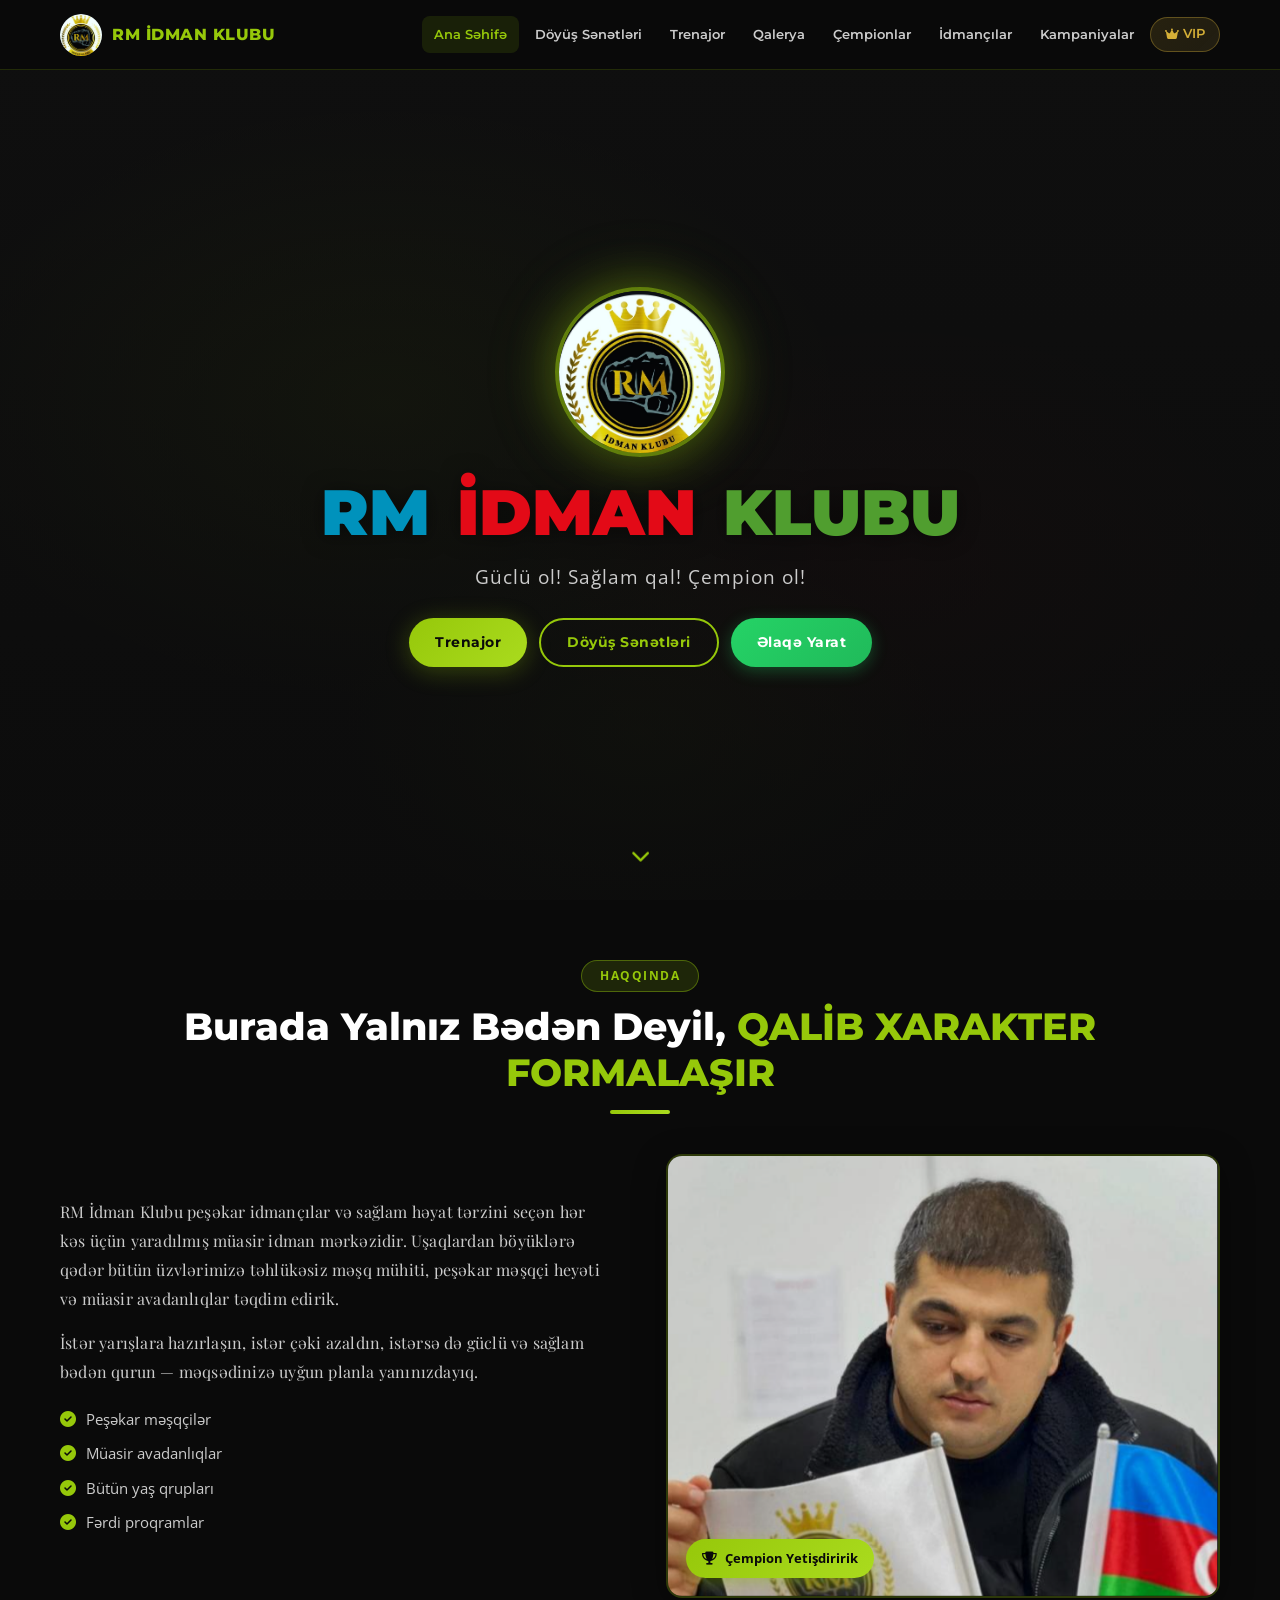
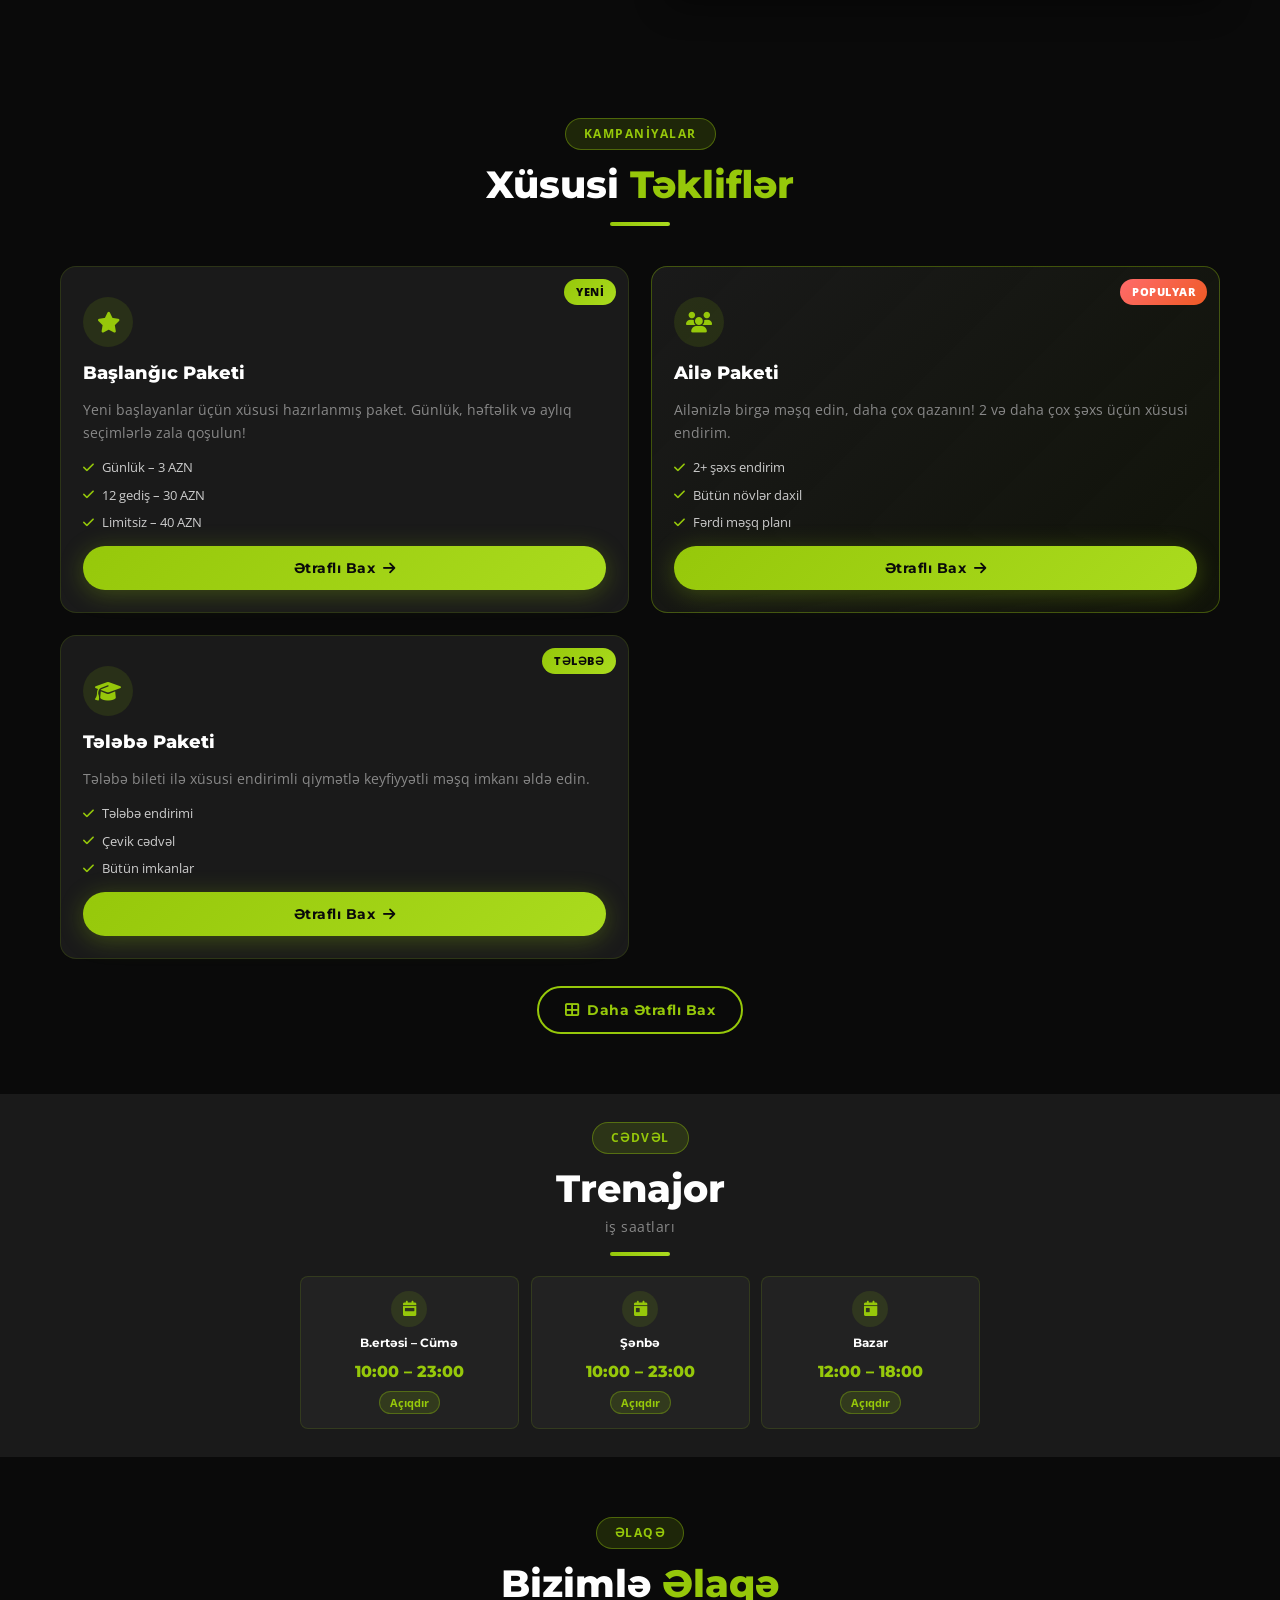
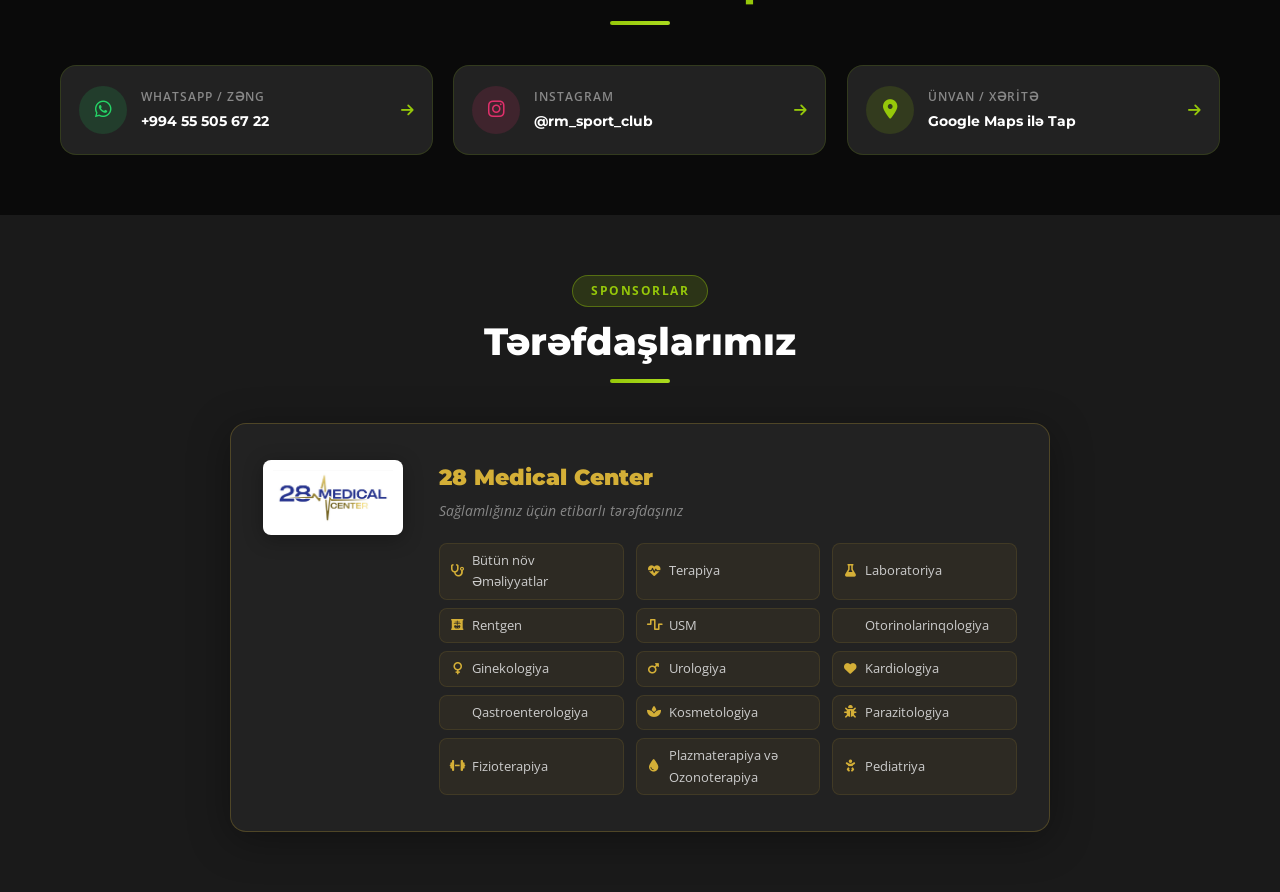
==== index.html @ cede02d2 "Add sponsors section, VIP page, admin panel + Supabase integration - Add 28 Medical Center sponsor s" ====
<!DOCTYPE html>
<html lang="az">
<head>
  <meta charset="UTF-8" />
  <meta name="viewport" content="width=device-width, initial-scale=1.0, maximum-scale=5.0" />
  <title>RM İDMAN KLUBU</title>
  <meta name="description" content="RM İdman Klubu – Bakının ən yaxşı idman zalı. Boks, kikboksinq, fitnes məşqləri." />
  <meta name="theme-color" content="#0A0A0A" />
  <meta name="robots" content="index, follow" />
  <meta name="keywords" content="RM idman klubu, boks, kikboksinq, fitnes, trenajor, Bakı idman zalı" />
  <meta property="og:title" content="RM İDMAN KLUBU" />
  <meta property="og:description" content="RM İdman Klubu – Bakının ən yaxşı idman zalı. Boks, kikboksinq, fitnes məşqləri." />
  <meta property="og:type" content="website" />
  <meta property="og:image" content="images/logo.png" />
  <link rel="icon" type="image/png" href="images/logo.png" />
  <!-- Performance: preconnect & dns-prefetch -->
  <link rel="preconnect" href="https://fonts.googleapis.com" crossorigin />
  <link rel="preconnect" href="https://fonts.gstatic.com" crossorigin />
  <link rel="preconnect" href="https://cdnjs.cloudflare.com" crossorigin />
  <link rel="dns-prefetch" href="https://cdnjs.cloudflare.com" />
  <link rel="dns-prefetch" href="https://wa.me" />
  <link rel="preload" href="images/logo.png" as="image" fetchpriority="high" />
  <link rel="preload" href="css/style.css" as="style" />
  <link rel="preload" href="js/app.js" as="script" />
  <!-- Fonts: only needed weights, display=swap for fast rendering -->
  <link href="https://fonts.googleapis.com/css2?family=Montserrat:wght@700;800;900&family=Open+Sans:wght@400;600&family=Playfair+Display:wght@400;700&display=swap" rel="stylesheet" />
  <!-- Font Awesome: async load -->
  <link rel="stylesheet" href="https://cdnjs.cloudflare.com/ajax/libs/font-awesome/6.5.0/css/all.min.css" media="print" onload="this.media='all'" />
  <noscript><link rel="stylesheet" href="https://cdnjs.cloudflare.com/ajax/libs/font-awesome/6.5.0/css/all.min.css" /></noscript>
  <link rel="stylesheet" href="css/style.css" />
  <!-- Critical inline CSS for above-the-fold content -->
  <style>
    *,*::before,*::after{box-sizing:border-box;margin:0;padding:0}
    body{font-family:'Open Sans',sans-serif;background:#0A0A0A;color:#fff;overflow-x:hidden}
    #main-header{position:fixed;top:0;left:0;right:0;z-index:1000;height:70px;background:rgba(10,10,10,0.93);backdrop-filter:blur(16px);-webkit-backdrop-filter:blur(16px)}
    .page{display:none;min-height:100vh;padding-top:70px}
    .page.active{display:block}
    .hero{position:relative;min-height:calc(100vh - 70px);display:flex;flex-direction:column;align-items:center;justify-content:center;text-align:center;background:#111}
    .hero-logo{width:170px;height:170px;border-radius:50%;margin:0 auto 20px;border:4px solid rgba(150,200,10,0.6)}
  </style>
</head>
<body>

<!-- ============================
     NAVIGATION
============================= -->
<header id="main-header">
  <nav class="navbar">
    <div class="nav-logo" onclick="showPage('home')">
      <img src="images/logo.png" alt="RM İdman Klubu Logo" />
      <span class="nav-brand">RM İDMAN KLUBU</span>
    </div>
    <button class="hamburger" id="hamburger" aria-label="Menyu">
      <span></span><span></span><span></span>
    </button>
    <ul class="nav-links" id="nav-links">
      <li><a href="#" class="nav-link active" data-page="home" onclick="showPage('home');return false;">Ana Səhifə</a></li>
      <li><a href="#" class="nav-link" data-page="martial-arts" onclick="showPage('martial-arts');return false;">Döyüş Sənətləri</a></li>
      <li><a href="#" class="nav-link" data-page="fitness" onclick="showPage('fitness');return false;">Trenajor</a></li>
      <li><a href="#" class="nav-link" data-page="gallery" onclick="showPage('gallery');return false;">Qalerya</a></li>
      <li><a href="#" class="nav-link" data-page="champions" onclick="showPage('champions');return false;">Çempionlar</a></li>
      <li><a href="#" class="nav-link" data-page="athletes" onclick="showPage('athletes');return false;">İdmançılar</a></li>

      <li><a href="#" class="nav-link" data-page="campaigns" onclick="showPage('campaigns');return false;">Kampaniyalar</a></li>
      <li><a href="vipxidmetler" class="nav-link nav-link-vip" target="_self"><i class="fas fa-crown" style="font-size:0.75rem;margin-right:4px;color:#D4AF37"></i>VIP</a></li>
    </ul>
  </nav>
</header>

<!-- ============================
     PAGE: HOME
============================= -->
<main id="page-home" class="page active">

  <!-- HERO -->
  <section class="hero">
    <div class="hero-overlay"></div>
    <div class="hero-content">
      <img src="images/logo.png" alt="RM Logo" class="hero-logo" />
      <h1 class="hero-title animate-fade-up">
        <span class="hero-rm">RM</span>
        <span class="hero-idman">İDMAN</span>
        <span class="hero-klubu">KLUBU</span>
      </h1>
      <p class="hero-subtitle animate-fade-up-delay">Güclü ol! Sağlam qal! Çempion ol! </p>
      <div class="hero-btns animate-fade-up-delay2">
        <button class="btn btn-gold" onclick="showPage('fitness')">Trenajor</button>
        <button class="btn btn-outline" onclick="showPage('martial-arts')">Döyüş Sənətləri</button>
        <a class="btn btn-whatsapp" href="https://wa.me/994555056722" target="_blank" rel="noopener">Əlaqə Yarat</a>
      </div>
    </div>
    <div class="hero-scroll">
      <i class="fas fa-chevron-down"></i>
    </div>
  </section>

  <!-- ABOUT -->
  <section class="section about-section" id="about">
    <div class="container">
      <div class="section-header">
        <span class="section-tag">Haqqında</span>
        <h2 class="section-title">Burada Yalnız Bədən Deyil, <span class="about-rm">QALİB</span> <span class="about-idman">XARAKTER</span> <span class="about-klubu">FORMALAŞIR</span></h2>
        <div class="title-line"></div>
      </div>
      <div class="about-grid">
        <div class="about-text">
          <p class="about-serif-text">RM İdman Klubu peşəkar idmançılar və sağlam həyat tərzini seçən hər kəs üçün yaradılmış müasir idman mərkəzidir. Uşaqlardan böyüklərə qədər bütün üzvlərimizə təhlükəsiz məşq mühiti, peşəkar məşqçi heyəti və müasir avadanlıqlar təqdim edirik.</p>
          <p class="about-serif-text">İstər yarışlara hazırlaşın, istər çəki azaldın, istərsə də güclü və sağlam bədən qurun — məqsədinizə uyğun planla yanınızdayıq.</p>
          <ul class="about-features">
            <li><i class="fas fa-check-circle"></i> Peşəkar məşqçilər</li>
            <li><i class="fas fa-check-circle"></i> Müasir avadanlıqlar</li>
            <li><i class="fas fa-check-circle"></i> Bütün yaş qrupları</li>
            <li><i class="fas fa-check-circle"></i> Fərdi proqramlar</li>
          </ul>
        </div>
        <div class="about-image">
          <div class="about-img-wrap">
            <img src="images/coach.jpg" alt="RM İdman Klubu Məşqçi" loading="lazy" />
            <div class="about-badge">
              <i class="fas fa-trophy"></i>
              <span>Çempion Yetişdiririk</span>
            </div>
          </div>
        </div>
      </div>
    </div>
  </section>

  <!-- HOME CAMPAIGNS (max 3) -->
  <section class="section home-campaigns-section" id="home-campaigns">
    <div class="container">
      <div class="section-header">
        <span class="section-tag">Kampaniyalar</span>
        <h2 class="section-title">Xüsusi <span>Təkliflər</span></h2>
        <div class="title-line"></div>
      </div>
      <div class="campaigns-grid home-campaigns-grid">

        <div class="campaign-card" onclick="openCampaignPage('starter')">
          <div class="campaign-badge-top">Yeni</div>
          <div class="campaign-icon"><i class="fas fa-star"></i></div>
          <h3>Başlanğıc Paketi</h3>
          <p class="campaign-desc">Yeni başlayanlar üçün xüsusi hazırlanmış paket. Günlük, həftəlik və aylıq seçimlərlə zala qoşulun!</p>
          <div class="campaign-details-preview">
            <span><i class="fas fa-check"></i> Günlük – 3 AZN</span>
            <span><i class="fas fa-check"></i> 12 gediş – 30 AZN</span>
            <span><i class="fas fa-check"></i> Limitsiz – 40 AZN</span>
          </div>
          <button class="btn btn-gold btn-full">Ətraflı Bax <i class="fas fa-arrow-right"></i></button>
        </div>

        <div class="campaign-card featured-campaign" onclick="openCampaignPage('family')">
          <div class="campaign-badge-top popular">Populyar</div>
          <div class="campaign-icon"><i class="fas fa-users"></i></div>
          <h3>Ailə Paketi</h3>
          <p class="campaign-desc">Ailənizlə birgə məşq edin, daha çox qazanın! 2 və daha çox şəxs üçün xüsusi endirim.</p>
          <div class="campaign-details-preview">
            <span><i class="fas fa-check"></i> 2+ şəxs endirim</span>
            <span><i class="fas fa-check"></i> Bütün növlər daxil</span>
            <span><i class="fas fa-check"></i> Fərdi məşq planı</span>
          </div>
          <button class="btn btn-gold btn-full">Ətraflı Bax <i class="fas fa-arrow-right"></i></button>
        </div>

        <div class="campaign-card" onclick="openCampaignPage('student')">
          <div class="campaign-badge-top">Tələbə</div>
          <div class="campaign-icon"><i class="fas fa-graduation-cap"></i></div>
          <h3>Tələbə Paketi</h3>
          <p class="campaign-desc">Tələbə bileti ilə xüsusi endirimli qiymətlə keyfiyyətli məşq imkanı əldə edin.</p>
          <div class="campaign-details-preview">
            <span><i class="fas fa-check"></i> Tələbə endirimi</span>
            <span><i class="fas fa-check"></i> Çevik cədvəl</span>
            <span><i class="fas fa-check"></i> Bütün imkanlar</span>
          </div>
          <button class="btn btn-gold btn-full">Ətraflı Bax <i class="fas fa-arrow-right"></i></button>
        </div>

      </div>
      <div class="home-campaigns-more">
        <button class="btn btn-outline" onclick="showPage('campaigns')">
          <i class="fas fa-th-large"></i> Daha Ətraflı Bax
        </button>
      </div>
    </div>
  </section>

  <!-- HOURS – COMPACT -->
  <section class="section hours-section" id="hours">
    <div class="container">
      <div class="section-header" style="margin-bottom:20px">
        <span class="section-tag">Cədvəl</span>
        <h2 class="section-title">Trenajor</h2>
        <p style="color:var(--gray);font-size:0.85rem;margin-top:4px;letter-spacing:0.5px;">iş saatları</p>
        <div class="title-line"></div>
      </div>
      <div class="hours-grid">
        <div class="hours-card">
          <div class="hours-icon"><i class="fas fa-calendar-week"></i></div>
          <h3>B.ertəsi – Cümə</h3>
          <p class="hours-time">10:00 – 23:00</p>
          <span class="hours-badge open">Açıqdır</span>
        </div>
        <div class="hours-card">
          <div class="hours-icon"><i class="fas fa-calendar-day"></i></div>
          <h3>Şənbə</h3>
          <p class="hours-time">10:00 – 23:00</p>
          <span class="hours-badge open">Açıqdır</span>
        </div>
        <div class="hours-card">
          <div class="hours-icon"><i class="fas fa-calendar-day"></i></div>
          <h3>Bazar</h3>
          <p class="hours-time">12:00 – 18:00</p>
          <span class="hours-badge open">Açıqdır</span>
        </div>
      </div>
    </div>
  </section>

  <!-- CONTACT -->
  <section class="section contact-section" id="contact">
    <div class="container">
      <div class="section-header">
        <span class="section-tag">Əlaqə</span>
        <h2 class="section-title">Bizimlə <span>Əlaqə</span></h2>
        <div class="title-line"></div>
      </div>
      <div class="contact-grid">
        <a class="contact-card" href="https://wa.me/994555056722" target="_blank" rel="noopener" aria-label="WhatsApp ilə əlaqə">
          <div class="contact-icon whatsapp-icon">
            <i class="fab fa-whatsapp"></i>
          </div>
          <div class="contact-info">
            <span class="contact-label">WhatsApp / Zəng</span>
            <span class="contact-value">+994 55 505 67 22</span>
          </div>
          <i class="fas fa-arrow-right contact-arrow"></i>
        </a>
        <a class="contact-card" href="https://www.instagram.com/rm_sport_club/" target="_blank" rel="noopener" aria-label="Instagram hesabına bax">
          <div class="contact-icon instagram-icon">
            <i class="fab fa-instagram"></i>
          </div>
          <div class="contact-info">
            <span class="contact-label">Instagram</span>
            <span class="contact-value">@rm_sport_club</span>
          </div>
          <i class="fas fa-arrow-right contact-arrow"></i>
        </a>
        <a class="contact-card" href="https://maps.app.goo.gl/916dTFDQKmXtCmyh6" target="_blank" rel="noopener" aria-label="Xəritədə göstər">
          <div class="contact-icon map-icon">
            <i class="fas fa-map-marker-alt"></i>
          </div>
          <div class="contact-info">
            <span class="contact-label">Ünvan / Xəritə</span>
            <span class="contact-value">Google Maps ilə Tap</span>
          </div>
          <i class="fas fa-arrow-right contact-arrow"></i>
        </a>
      </div>
    </div>
  </section>

  <!-- SPONSORS -->
  <section class="section sponsors-section" id="sponsors">
    <div class="container">
      <div class="section-header">
        <span class="section-tag">Sponsorlar</span>
        <h2 class="section-title">Tərəfdaşlarımız</h2>
        <div class="title-line"></div>
      </div>
      <div class="sponsor-card-wrap">
        <div class="sponsor-card">
          <div class="sponsor-logo-wrap">
            <img src="images/medical-logo.png" alt="28 Medical Center" class="sponsor-logo" loading="lazy" />
          </div>
          <div class="sponsor-info">
            <h3 class="sponsor-name">28 Medical Center</h3>
            <p class="sponsor-tagline">Sağlamlığınız üçün etibarlı tərəfdaşınız</p>
            <div class="sponsor-services-grid">
              <span class="sponsor-service"><i class="fas fa-stethoscope"></i> Bütün növ Əməliyyatlar</span>
              <span class="sponsor-service"><i class="fas fa-heartbeat"></i> Terapiya</span>
              <span class="sponsor-service"><i class="fas fa-flask"></i> Laboratoriya</span>
              <span class="sponsor-service"><i class="fas fa-x-ray"></i> Rentgen</span>
              <span class="sponsor-service"><i class="fas fa-wave-square"></i> USM</span>
              <span class="sponsor-service"><i class="fas fa-ear"></i> Otorinolarinqologiya</span>
              <span class="sponsor-service"><i class="fas fa-venus"></i> Ginekologiya</span>
              <span class="sponsor-service"><i class="fas fa-mars"></i> Urologiya</span>
              <span class="sponsor-service"><i class="fas fa-heart"></i> Kardiologiya</span>
              <span class="sponsor-service"><i class="fas fa-stomach"></i> Qastroenterologiya</span>
              <span class="sponsor-service"><i class="fas fa-spa"></i> Kosmetologiya</span>
              <span class="sponsor-service"><i class="fas fa-bug"></i> Parazitologiya</span>
              <span class="sponsor-service"><i class="fas fa-dumbbell"></i> Fizioterapiya</span>
              <span class="sponsor-service"><i class="fas fa-tint"></i> Plazmaterapiya və Ozonoterapiya</span>
              <span class="sponsor-service"><i class="fas fa-baby"></i> Pediatriya</span>
            </div>
          </div>
        </div>
      </div>
    </div>
  </section>

</main>

<!-- ============================
     PAGE: MARTIAL ARTS
============================= -->
<main id="page-martial-arts" class="page">
  <section class="page-hero small-hero">
    <div class="page-hero-overlay"></div>
    <div class="page-hero-content">
      <h1>Döyüş Sənətləri</h1>
      <p>Peşəkar məşqçilərimizlə birgə zəfər qazanın</p>
    </div>
  </section>

  <section class="section">
    <div class="container">
      <button class="back-btn" onclick="goBackPage('martial-arts')">
        <i class="fas fa-arrow-left"></i> Geri
      </button>
      <div class="section-header">
        <span class="section-tag">Döyüş Proqramları</span>
        <h2 class="section-title">Döyüş <span>Sənətləri</span></h2>
        <div class="title-line"></div>
      </div>
      <div class="training-grid">

        <div class="training-card" onclick="openTrainingPage('kikboksinq')">
          <div class="training-card-img">
            <i class="fas fa-fist-raised training-icon"></i>
          </div>
          <div class="training-card-body">
            <span class="training-tag">Döyüş sənəti</span>
            <h3>Kikboksinq</h3>
            <p>Boks və karatenin birləşməsindən yaranan dinamik döyüş sənəti. Müdafiə bacarıqları, güc və çeviklik üçün ideal məşq növü.</p>
            <button class="btn btn-gold btn-sm">Ətraflı Bax <i class="fas fa-arrow-right"></i></button>
          </div>
        </div>

      </div>
    </div>
  </section>
</main>

<!-- ============================
     PAGE: FITNESS
============================= -->
<main id="page-fitness" class="page">
  <section class="page-hero small-hero fitness-hero">
    <div class="page-hero-overlay"></div>
    <div class="page-hero-content">
      <h1>Trenajor</h1>
      <p>Güclü bədən, sağlam həyat</p>
    </div>
  </section>

  <section class="section">
    <div class="container">
      <button class="back-btn" onclick="goBackPage('fitness')">
        <i class="fas fa-arrow-left"></i> Geri
      </button>
      <div class="section-header">
        <span class="section-tag mint-tag">Fitnes Proqramları</span>
        <h2 class="section-title">Trenajor <span class="mint-text">Bölməsi</span></h2>
        <div class="title-line mint-line"></div>
      </div>
      <div class="training-grid">

        <div class="training-card" onclick="openTrainingPage('trenajor-kisi')">
          <div class="training-card-img mint-card-img">
            <i class="fas fa-dumbbell training-icon mint-training-icon"></i>
          </div>
          <div class="training-card-body">
            <span class="training-tag mint-training-tag">Fitnes</span>
            <h3>Trenajor (Kişi)</h3>
            <p>Kişilər üçün xüsusi hazırlanmış güc məşq proqramı. Əzələ kütləsi artırmaq, güclənmək və formada qalmaq üçün ideal.</p>
            <button class="btn btn-mint btn-sm">Ətraflı Bax <i class="fas fa-arrow-right"></i></button>
          </div>
        </div>

        <div class="training-card" onclick="openTrainingPage('trenajor-qadin')">
          <div class="training-card-img mint-card-img">
            <i class="fas fa-heart training-icon mint-training-icon"></i>
          </div>
          <div class="training-card-body">
            <span class="training-tag mint-training-tag">Fitnes</span>
            <h3>Trenajor (Qadın)</h3>
            <p>Qadınlar üçün nəzərdə tutulmuş xüsusi fitnes proqramı. Arıqlamaq, elastiklik qazanmaq və sağlam qalmaq üçün uyğundur.</p>
            <button class="btn btn-mint btn-sm">Ətraflı Bax <i class="fas fa-arrow-right"></i></button>
          </div>
        </div>

      </div>
    </div>
  </section>
</main>

<!-- ============================
     PAGE: TRAINING DETAIL
============================= -->
<main id="page-training-detail" class="page">
  <section class="page-hero small-hero">
    <div class="page-hero-overlay"></div>
    <div class="page-hero-content">
      <h1 id="training-detail-hero-title">Məşq Detalı</h1>
    </div>
  </section>
  <section class="section">
    <div class="container">
      <button class="back-btn" onclick="goBackPage('training-detail')">
        <i class="fas fa-arrow-left"></i> Geri
      </button>
      <div id="training-detail-content"></div>
    </div>
  </section>
</main>

<!-- ============================
     PAGE: GALLERY
============================= -->
<main id="page-gallery" class="page">
  <section class="page-hero small-hero">
    <div class="page-hero-overlay"></div>
    <div class="page-hero-content">
      <h1>Qalerya</h1>
      <p>Uğurlarımız və anlarımızdan seçmələr</p>
    </div>
  </section>

  <section class="section">
    <div class="container">
      <button class="back-btn" onclick="goBackPage('gallery')">
        <i class="fas fa-arrow-left"></i> Geri
      </button>
      <div class="section-header">
        <span class="section-tag">Fotolar</span>
        <h2 class="section-title">Foto <span>Qalerya</span></h2>
        <div class="title-line"></div>
      </div>
      <div class="gallery-grid" id="gallery-grid">
        <div class="gallery-item" onclick="openLightbox(0,'gallery')">
          <img src="images/gym1.jpg" alt="RM İdman Klubu – Avadanlıqlar" loading="lazy" />
          <div class="gallery-overlay">
            <i class="fas fa-search-plus"></i>
            <span>Avadanlıqlar</span>
          </div>
        </div>
        </div>
        <div class="gallery-item" onclick="openLightbox(2,'gallery')">
          <img src="images/gym3.jpg" alt="RM İdman Klubu – Trenajor Bölməsi" loading="lazy" />
          <div class="gallery-overlay">
            <i class="fas fa-search-plus"></i>
            <span>Trenajor Bölməsi</span>
          </div>
        </div>
        <div class="gallery-item" onclick="openLightbox(3,'gallery')">
          <img src="images/gym4.jpg" alt="RM İdman Klubu – Güc Avadanlıqları" loading="lazy" />
          <div class="gallery-overlay">
            <i class="fas fa-search-plus"></i>
            <span>Güc Avadanlıqları</span>
          </div>
        </div>
        </div>
        </div>
      </div>
    </div>
  </section>
</main>

<!-- ============================
     PAGE: CHAMPIONS (Çempionlar)
============================= -->
<main id="page-champions" class="page">
  <section class="page-hero small-hero champions-hero">
    <div class="page-hero-overlay"></div>
    <div class="page-hero-content">
      <h1>Çempionlar</h1>
      <p>Uğurlarımız, qürur mənbəyimiz</p>
    </div>
  </section>

  <section class="section">
    <div class="container">
      <button class="back-btn" onclick="goBackPage('champions')">
        <i class="fas fa-arrow-left"></i> Geri
      </button>
      <div class="section-header">
        <span class="section-tag">Qürur Anları</span>
        <h2 class="section-title">Bizim <span>Çempionlar</span></h2>
        <div class="title-line"></div>
      </div>

      <div class="champions-grid">
        <div class="champion-card">
          <div class="champion-img-wrap">
            <img src="images/yusif.jpg" alt="Şükürlü Yusif" loading="lazy" />
          </div>
          <div class="champion-info">
            <h3>Şükürlü Yusif</h3>
            <p class="champion-year">Doğum ili: 2012</p>
            <ul class="champion-achievements">
              <li><i class="fas fa-medal"></i> Respublika üçüncüsü (2 dəfə)</li>
              <li><i class="fas fa-trophy"></i> Bakı Kuboku – 1-ci yer</li>
              <li><i class="fas fa-crown"></i> Bakı Çempionu</li>
            </ul>
          </div>
        </div>

        <div class="champion-card">
          <div class="champion-img-wrap">
            <img src="images/abelfez.jpg" alt="Cavadov Əbəlfəz" loading="lazy" />
          </div>
          <div class="champion-info">
            <h3>Cavadov Əbəlfəz</h3>
            <p class="champion-year">Doğum ili: 2013</p>
            <ul class="champion-achievements">
              <li><i class="fas fa-crown"></i> Bakı Çempionu</li>
              <li><i class="fas fa-medal"></i> Respublika üçüncüsü</li>
              <li><i class="fas fa-trophy"></i> Respublika Çempionu</li>
            </ul>
          </div>
        </div>
      </div>

    </div>
  </section>
</main>

<!-- ============================
     PAGE: ATHLETES (İdmançılar)
============================= -->
<main id="page-athletes" class="page">
  <section class="page-hero small-hero athletes-hero">
    <div class="page-hero-overlay"></div>
    <div class="page-hero-content">
      <h1>İdmançılar</h1>
      <p>RM İdman Klubunun iftixarı olan idmançılarımız</p>
    </div>
  </section>

  <section class="section">
    <div class="container">
      <button class="back-btn" onclick="goBackPage('athletes')">
        <i class="fas fa-arrow-left"></i> Geri
      </button>
      <div class="section-header">
        <span class="section-tag">İdmançılarımız</span>
        <h2 class="section-title">Bizim <span>İdmançılar</span></h2>
        <div class="title-line"></div>
      </div>

      <div class="champions-grid">
        <div class="champion-card">
          <div class="champion-img-wrap">
            <img src="images/yusif.jpg" alt="Şükürlü Yusif" loading="lazy" />
          </div>
          <div class="champion-info">
            <h3>Şükürlü Yusif</h3>
            <p class="champion-year">Doğum ili: 2012</p>
            <ul class="champion-achievements">
              <li><i class="fas fa-medal"></i> Respublika üçüncüsü (2 dəfə)</li>
              <li><i class="fas fa-trophy"></i> Bakı Kuboku – 1-ci yer</li>
              <li><i class="fas fa-crown"></i> Bakı Çempionu</li>
            </ul>
          </div>
        </div>

        <div class="champion-card">
          <div class="champion-img-wrap">
            <img src="images/abelfez.jpg" alt="Cavadov Əbəlfəz" loading="lazy" />
          </div>
          <div class="champion-info">
            <h3>Cavadov Əbəlfəz</h3>
            <p class="champion-year">Doğum ili: 2013</p>
            <ul class="champion-achievements">
              <li><i class="fas fa-crown"></i> Bakı Çempionu</li>
              <li><i class="fas fa-medal"></i> Respublika üçüncüsü</li>
              <li><i class="fas fa-trophy"></i> Respublika Çempionu</li>
            </ul>
          </div>
        </div>
      </div>

    </div>
  </section>
</main>



<!-- ============================
     PAGE: CAMPAIGNS
============================= -->
<main id="page-campaigns" class="page">
  <section class="page-hero small-hero">
    <div class="page-hero-overlay"></div>
    <div class="page-hero-content">
      <h1>Kampaniyalar</h1>
      <p>Xüsusi təkliflər və endirimli paketlər</p>
    </div>
  </section>

  <section class="section">
    <div class="container">
      <button class="back-btn" onclick="goBackPage('campaigns')">
        <i class="fas fa-arrow-left"></i> Geri
      </button>
      <div class="section-header">
        <span class="section-tag">Təkliflər</span>
        <h2 class="section-title">Xüsusi <span>Kampaniyalar</span></h2>
        <div class="title-line"></div>
      </div>
      <div class="campaigns-grid">

        <div class="campaign-card" onclick="openCampaignPage('starter')">
          <div class="campaign-badge-top">Yeni</div>
          <div class="campaign-icon"><i class="fas fa-star"></i></div>
          <h3>Başlanğıc Paketi</h3>
          <p class="campaign-desc">Yeni başlayanlar üçün xüsusi hazırlanmış paket. Günlük, həftəlik və aylıq seçimlərlə zala qoşulun!</p>
          <div class="campaign-details-preview">
            <span><i class="fas fa-check"></i> Günlük – 3 AZN</span>
            <span><i class="fas fa-check"></i> 12 gediş – 30 AZN</span>
            <span><i class="fas fa-check"></i> Limitsiz – 40 AZN</span>
          </div>
          <button class="btn btn-gold btn-full">Ətraflı Bax <i class="fas fa-arrow-right"></i></button>
        </div>

        <div class="campaign-card featured-campaign" onclick="openCampaignPage('family')">
          <div class="campaign-badge-top popular">Populyar</div>
          <div class="campaign-icon"><i class="fas fa-users"></i></div>
          <h3>Ailə Paketi</h3>
          <p class="campaign-desc">Ailənizlə birgə məşq edin, daha çox qazanın! 2 və daha çox şəxs üçün xüsusi endirim.</p>
          <div class="campaign-details-preview">
            <span><i class="fas fa-check"></i> 2+ şəxs endirim</span>
            <span><i class="fas fa-check"></i> Bütün növlər daxil</span>
            <span><i class="fas fa-check"></i> Fərdi məşq planı</span>
          </div>
          <button class="btn btn-gold btn-full">Ətraflı Bax <i class="fas fa-arrow-right"></i></button>
        </div>

        <div class="campaign-card" onclick="openCampaignPage('student')">
          <div class="campaign-badge-top">Tələbə</div>
          <div class="campaign-icon"><i class="fas fa-graduation-cap"></i></div>
          <h3>Tələbə Paketi</h3>
          <p class="campaign-desc">Tələbə bileti ilə xüsusi endirimli qiymətlə keyfiyyətli məşq imkanı əldə edin.</p>
          <div class="campaign-details-preview">
            <span><i class="fas fa-check"></i> Tələbə endirimi</span>
            <span><i class="fas fa-check"></i> Çevik cədvəl</span>
            <span><i class="fas fa-check"></i> Bütün imkanlar</span>
          </div>
          <button class="btn btn-gold btn-full">Ətraflı Bax <i class="fas fa-arrow-right"></i></button>
        </div>

        <div class="campaign-card" onclick="openCampaignPage('annual')">
          <div class="campaign-badge-top">Sərfəli</div>
          <div class="campaign-icon"><i class="fas fa-calendar-alt"></i></div>
          <h3>İllik Paket</h3>
          <p class="campaign-desc">Bütün il boyunca məhdudiyyətsiz giriş. İllik ödəniş ilə ən sərfəli seçim. Qeydiyyat haqqı pulsuz!</p>
          <div class="campaign-details-preview">
            <span><i class="fas fa-check"></i> 12 aylıq abunə</span>
            <span><i class="fas fa-check"></i> Qeydiyyat pulsuz</span>
            <span><i class="fas fa-check"></i> Prioritet xidmət</span>
          </div>
          <button class="btn btn-gold btn-full">Ətraflı Bax <i class="fas fa-arrow-right"></i></button>
        </div>

      </div>
    </div>
  </section>
</main>

<!-- ============================
     PAGE: CAMPAIGN DETAIL
============================= -->
<main id="page-campaign-detail" class="page">
  <section class="page-hero small-hero">
    <div class="page-hero-overlay"></div>
    <div class="page-hero-content">
      <h1 id="campaign-detail-hero-title">Kampaniya Detalı</h1>
    </div>
  </section>
  <section class="section">
    <div class="container">
      <button class="back-btn" id="campaign-back-btn" onclick="goBackPage('campaign-detail')">
        <i class="fas fa-arrow-left"></i> Geri
      </button>
      <div id="campaign-detail-content"></div>
    </div>
  </section>
</main>

<!-- ============================
     LIGHTBOX
============================= -->
<div class="lightbox-overlay" id="lightbox">
  <button class="lightbox-close" onclick="closeLightbox()" aria-label="Bağla"><i class="fas fa-times"></i></button>
  <button class="lightbox-nav lightbox-prev" onclick="lightboxNav(-1)" aria-label="Əvvəlki"><i class="fas fa-chevron-left"></i></button>
  <img id="lightbox-img" src="" alt="" />
  <button class="lightbox-nav lightbox-next" onclick="lightboxNav(1)" aria-label="Növbəti"><i class="fas fa-chevron-right"></i></button>
  <div class="lightbox-counter" id="lightbox-counter"></div>
</div>

<script src="js/app.js" defer></script>
</body>
</html>
---- css/style.css ----
/* =========================================
   RM İDMAN KLUBU – GLOBAL STYLES
   ========================================= */

*, *::before, *::after {
  box-sizing: border-box;
  margin: 0;
  padding: 0;
}

/* Performance: GPU compositing for animated elements */
.hero-logo,
.hero-scroll,
.animate-fade-up,
.animate-fade-up-delay,
.animate-fade-up-delay2 {
  will-change: transform, opacity;
}

/* Reduce layout thrash on static elements */
.gallery-item img,
.about-img-wrap img,
.student-img-wrap img {
  backface-visibility: hidden;
  -webkit-backface-visibility: hidden;
}

:root {
  --gold: #D4AF37;
  --gold-light: #F0D060;
  --gold-dark: #A8861A;
  --black: #0A0A0A;
  --dark: #111111;
  --dark2: #1A1A1A;
  --dark3: #222222;
  --gray: #888888;
  --gray-light: #CCCCCC;
  --white: #FFFFFF;
  --whatsapp: #25D366;
  --instagram: #E1306C;
  /* Lime-yaşıl – 1ci şəkildən alınan əsas rəng */
  --lime: #96C80A;
  --lime-light: #AADB1E;
  --lime-dark: #72970A;
  /* Azərbaycan bayrağı rəngləri */
  --az-blue: #0092BC;
  --az-red: #E30A17;
  --az-green: #509E2F;
  /* Nanə yaşılı (köməkçi) */
  --mint: #96C80A;
  --mint-light: #AADB1E;
  --mint-dark: #72970A;
  --transition: 0.22s ease;
  --shadow: 0 8px 32px rgba(0,0,0,0.4);
  --shadow-gold: 0 4px 24px rgba(212,175,55,0.25);
  --shadow-lime: 0 4px 24px rgba(150,200,10,0.30);
  --radius: 16px;
  --radius-sm: 8px;
  --navbar-h: 70px;
}

html {
  font-size: 16px;
  scroll-behavior: auto; /* performance: instant scroll */
}

body {
  font-family: 'Open Sans', sans-serif;
  background: var(--black);
  color: var(--white);
  line-height: 1.6;
  overflow-x: hidden;
  min-height: 100vh;
}

a {
  text-decoration: none;
  color: inherit;
}

ul { list-style: none; }

img {
  max-width: 100%;
  display: block;
}

button {
  cursor: pointer;
  border: none;
  background: none;
  font-family: inherit;
}

/* =========================================
   SCROLLBAR
   ========================================= */
::-webkit-scrollbar { width: 6px; }
::-webkit-scrollbar-track { background: var(--dark); }
::-webkit-scrollbar-thumb { background: var(--lime-dark); border-radius: 3px; }

/* =========================================
   CONTAINER
   ========================================= */
.container {
  width: 100%;
  max-width: 1200px;
  margin: 0 auto;
  padding: 0 20px;
}

/* =========================================
   SECTION
   ========================================= */
.section {
  padding: 60px 0;
}

.section-header {
  text-align: center;
  margin-bottom: 40px;
}

.section-tag {
  display: inline-block;
  background: rgba(150,200,10,0.15);
  color: var(--lime);
  border: 1px solid rgba(150,200,10,0.40);
  border-radius: 50px;
  padding: 5px 18px;
  font-size: 0.78rem;
  font-weight: 700;
  letter-spacing: 1.5px;
  text-transform: uppercase;
  margin-bottom: 12px;
}

/* Mint tag */
.mint-tag {
  background: rgba(150,200,10,0.15);
  color: var(--lime);
  border-color: rgba(150,200,10,0.40);
}

.section-title {
  font-family: 'Montserrat', sans-serif;
  font-size: clamp(1.7rem, 4vw, 2.4rem);
  font-weight: 800;
  color: var(--white);
  line-height: 1.2;
}

.section-title span {
  color: var(--lime);
}

.mint-text {
  color: var(--lime) !important;
}

.title-line {
  width: 60px;
  height: 4px;
  background: linear-gradient(90deg, var(--lime), var(--lime-light));
  border-radius: 2px;
  margin: 14px auto 0;
}

.mint-line {
  background: linear-gradient(90deg, var(--lime), var(--lime-light));
}

/* =========================================
   BUTTONS
   ========================================= */
.btn {
  display: inline-flex;
  align-items: center;
  gap: 8px;
  padding: 13px 26px;
  border-radius: 50px;
  font-family: 'Montserrat', sans-serif;
  font-weight: 700;
  font-size: 0.88rem;
  letter-spacing: 0.5px;
  transition: all var(--transition);
  white-space: nowrap;
}

.btn-gold {
  background: linear-gradient(135deg, var(--lime), var(--lime-light));
  color: var(--black);
  box-shadow: var(--shadow-lime);
}

.btn-gold:hover {
  background: linear-gradient(135deg, var(--lime-light), var(--lime));
  transform: translateY(-2px);
  box-shadow: 0 8px 28px rgba(150,200,10,0.45);
}

.btn-outline {
  background: transparent;
  color: var(--lime);
  border: 2px solid var(--lime);
}

.btn-outline:hover {
  background: var(--lime);
  color: var(--black);
  transform: translateY(-2px);
}

.btn-mint {
  background: linear-gradient(135deg, var(--lime), var(--lime-light));
  color: var(--black);
  box-shadow: var(--shadow-lime);
}

.btn-mint:hover {
  background: linear-gradient(135deg, var(--lime-light), var(--lime));
  transform: translateY(-2px);
  box-shadow: 0 8px 28px rgba(150,200,10,0.45);
}

.btn-whatsapp {
  background: linear-gradient(135deg, #25D366, #20ba5a);
  color: var(--white);
  box-shadow: 0 4px 16px rgba(37,211,102,0.3);
}

.btn-whatsapp:hover {
  transform: translateY(-2px);
  box-shadow: 0 8px 24px rgba(37,211,102,0.5);
}

.btn-sm {
  padding: 9px 18px;
  font-size: 0.82rem;
}

.btn-full {
  width: 100%;
  justify-content: center;
}

/* =========================================
   NAVBAR
   ========================================= */
#main-header {
  position: fixed;
  top: 0;
  left: 0;
  right: 0;
  z-index: 1000;
  height: var(--navbar-h);
  background: rgba(10,10,10,0.93);
  backdrop-filter: blur(16px);
  -webkit-backdrop-filter: blur(16px);
  border-bottom: 1px solid rgba(150,200,10,0.18);
  transition: all var(--transition);
}

#main-header.scrolled {
  background: rgba(10,10,10,0.98);
  box-shadow: 0 2px 20px rgba(0,0,0,0.5);
}

.navbar {
  display: flex;
  align-items: center;
  justify-content: space-between;
  height: 100%;
  max-width: 1200px;
  margin: 0 auto;
  padding: 0 20px;
  gap: 16px;
}

.nav-logo {
  display: flex;
  align-items: center;
  gap: 10px;
  cursor: pointer;
  flex-shrink: 0;
}

.nav-logo img {
  width: 42px;
  height: 42px;
  object-fit: cover;
  border-radius: 50%;
}

.nav-brand {
  font-family: 'Montserrat', sans-serif;
  font-weight: 800;
  font-size: 1rem;
  color: var(--lime);
  letter-spacing: 0.5px;
  white-space: nowrap;
}

.nav-links {
  display: flex;
  align-items: center;
  gap: 4px;
  list-style: none;
}

.nav-link {
  display: block;
  padding: 8px 12px;
  font-family: 'Montserrat', sans-serif;
  font-weight: 600;
  font-size: 0.82rem;
  color: var(--gray-light);
  border-radius: 8px;
  transition: all var(--transition);
  white-space: nowrap;
}

.nav-link:hover,
.nav-link.active {
  color: var(--lime);
  background: rgba(150,200,10,0.12);
}

.hamburger {
  display: none;
  flex-direction: column;
  justify-content: space-between;
  width: 28px;
  height: 20px;
  cursor: pointer;
  flex-shrink: 0;
  z-index: 1001;
}

.hamburger span {
  display: block;
  height: 2px;
  background: var(--lime);
  border-radius: 2px;
  transition: all var(--transition);
}

.hamburger.open span:nth-child(1) {
  transform: translateY(9px) rotate(45deg);
}
.hamburger.open span:nth-child(2) {
  opacity: 0;
}
.hamburger.open span:nth-child(3) {
  transform: translateY(-9px) rotate(-45deg);
}

/* =========================================
   PAGE SYSTEM
   ========================================= */
.page {
  display: none;
  min-height: 100vh;
  padding-top: var(--navbar-h);
  contain: layout style;
}

.page.active {
  display: block;
  animation: fadeIn 0.2s ease;
}

@keyframes fadeIn {
  from { opacity: 0; transform: translateY(6px); }
  to { opacity: 1; transform: translateY(0); }
}

/* =========================================
   HERO ANIMATIONS
   ========================================= */
@keyframes fadeUp {
  from { opacity: 0; transform: translateY(24px); }
  to { opacity: 1; transform: translateY(0); }
}

@keyframes fadeUpDelay {
  0% { opacity: 0; transform: translateY(24px); }
  30% { opacity: 0; transform: translateY(24px); }
  100% { opacity: 1; transform: translateY(0); }
}

@keyframes fadeUpDelay2 {
  0% { opacity: 0; transform: translateY(24px); }
  50% { opacity: 0; transform: translateY(24px); }
  100% { opacity: 1; transform: translateY(0); }
}

@keyframes subtleFloat {
  0%, 100% { transform: translateY(0px); }
  50% { transform: translateY(-6px); }
}

.animate-fade-up {
  animation: fadeUp 0.6s ease forwards;
}

.animate-fade-up-delay {
  opacity: 0;
  animation: fadeUpDelay 0.9s ease forwards;
}

.animate-fade-up-delay2 {
  opacity: 0;
  animation: fadeUpDelay2 1.1s ease forwards;
}

/* =========================================
   HERO
   ========================================= */
.hero {
  position: relative;
  min-height: calc(100vh - var(--navbar-h));
  display: flex;
  flex-direction: column;
  align-items: center;
  justify-content: center;
  text-align: center;
  overflow: hidden;
  background: var(--dark);
}

.hero::before {
  content: '';
  position: absolute;
  inset: 0;
  background:
    radial-gradient(ellipse 60% 60% at 30% 40%, rgba(150,200,10,0.07) 0%, transparent 60%),
    radial-gradient(ellipse 50% 50% at 70% 60%, rgba(227,10,23,0.04) 0%, transparent 60%),
    radial-gradient(ellipse 40% 40% at 50% 80%, rgba(150,200,10,0.05) 0%, transparent 60%);
  pointer-events: none;
}

.hero-overlay {
  position: absolute;
  inset: 0;
  background: linear-gradient(180deg, rgba(10,10,10,0.3) 0%, rgba(10,10,10,0.7) 100%);
}

.hero-content {
  position: relative;
  z-index: 1;
  max-width: 700px;
  padding: 16px 20px 32px;
}

/* Hero logo */
.hero-logo {
  width: 170px;
  height: 170px;
  object-fit: cover;
  border-radius: 50%;
  margin: 0 auto 20px;
  border: 4px solid rgba(150,200,10,0.6);
  box-shadow: 0 0 48px rgba(150,200,10,0.4), 0 0 80px rgba(150,200,10,0.15);
  display: block;
  animation: subtleFloat 4s ease-in-out infinite;
  will-change: transform;
}

.hero-title {
  font-family: 'Montserrat', sans-serif;
  font-size: clamp(1.8rem, 6vw, 4rem);
  font-weight: 900;
  color: var(--white);
  line-height: 1.1;
  margin-bottom: 14px;
  text-shadow: 0 2px 20px rgba(0,0,0,0.5);
  white-space: nowrap;
}

/* Azərbaycan bayrağı rəngləri: RM=mavi, İdman=qırmızı, Klubu=göy */
.hero-rm {
  color: var(--az-blue);
  display: inline;
  margin-right: 8px;
}

.hero-idman {
  color: var(--az-red);
  display: inline;
  margin-right: 8px;
}

.hero-klubu {
  color: var(--az-green);
  display: inline;
}

.hero-subtitle {
  font-size: clamp(0.95rem, 2.5vw, 1.2rem);
  color: var(--gray-light);
  margin-bottom: 26px;
  letter-spacing: 1px;
}

.hero-btns {
  display: flex;
  gap: 12px;
  justify-content: center;
  flex-wrap: wrap;
}

.hero-scroll {
  position: absolute;
  bottom: 28px;
  left: 50%;
  transform: translateX(-50%);
  color: var(--lime);
  font-size: 1.2rem;
  animation: bounce 2s infinite;
  z-index: 1;
}

@keyframes bounce {
  0%, 100% { transform: translateX(-50%) translateY(0); }
  50% { transform: translateX(-50%) translateY(8px); }
}

/* =========================================
   SMALL PAGE HERO
   ========================================= */
.small-hero {
  position: relative;
  height: 200px;
  display: flex;
  align-items: center;
  justify-content: center;
  text-align: center;
  overflow: hidden;
  padding-top: 0 !important;
  margin-top: 0;
  background: var(--dark2);
}

.fitness-hero {
  background: linear-gradient(135deg, var(--dark2), rgba(150,200,10,0.06));
}

.page-hero-overlay {
  position: absolute;
  inset: 0;
  background: linear-gradient(135deg, rgba(10,10,10,0.88) 0%, rgba(150,200,10,0.06) 100%);
}

.page-hero-overlay::before {
  content: '';
  position: absolute;
  inset: 0;
  background: radial-gradient(ellipse 80% 80% at 50% 50%, rgba(150,200,10,0.05) 0%, transparent 70%);
}

.page-hero-content {
  position: relative;
  z-index: 1;
}

.page-hero-content h1 {
  font-family: 'Montserrat', sans-serif;
  font-size: clamp(1.7rem, 5vw, 2.6rem);
  font-weight: 900;
  color: var(--lime);
  margin-bottom: 8px;
}

.page-hero-content p {
  font-size: 0.95rem;
  color: var(--gray-light);
}

/* =========================================
   ABOUT SECTION
   ========================================= */
/* About bölməsi başlığında Azərbaycan bayrağı rəngləri */
.about-rm {
  color: var(--az-blue);
}
.about-idman {
  color: var(--az-red);
}
.about-klubu {
  color: var(--az-green);
}

.about-grid {
  display: grid;
  grid-template-columns: 1fr 1fr;
  gap: 52px;
  align-items: center;
}

.about-serif-text {
  font-family: 'Playfair Display', Georgia, 'Times New Roman', serif;
  color: var(--gray-light);
  margin-bottom: 16px;
  font-size: 1.03rem;
  line-height: 1.85;
  font-weight: 400;
  letter-spacing: 0.2px;
}

.about-text p {
  color: var(--gray-light);
  margin-bottom: 16px;
  font-size: 1rem;
  line-height: 1.8;
}

.about-features {
  margin: 20px 0;
  display: flex;
  flex-direction: column;
  gap: 10px;
}

.about-features li {
  display: flex;
  align-items: center;
  gap: 10px;
  color: var(--gray-light);
  font-size: 0.95rem;
}

.about-features li i {
  color: var(--lime);
  font-size: 1rem;
}

.about-img-wrap {
  position: relative;
  border-radius: var(--radius);
  overflow: hidden;
  box-shadow: var(--shadow);
  border: 2px solid rgba(150,200,10,0.25);
}

.about-img-wrap img {
  width: 100%;
  height: 440px;
  object-fit: cover;
  object-position: top center;
  transition: transform 0.4s ease;
}

.about-img-wrap:hover img {
  transform: scale(1.03);
}

.about-badge {
  position: absolute;
  bottom: 18px;
  left: 18px;
  background: linear-gradient(135deg, var(--lime), var(--lime-light));
  color: var(--black);
  padding: 9px 16px;
  border-radius: 50px;
  font-weight: 700;
  font-size: 0.82rem;
  display: flex;
  align-items: center;
  gap: 8px;
  box-shadow: 0 4px 16px rgba(150,200,10,0.4);
}

/* =========================================
   HOME TRAINING SECTION
   ========================================= */
.home-training-section {
  background: var(--dark2);
}

.home-training-grid {
  display: grid;
  grid-template-columns: 1fr 1fr;
  gap: 28px;
}

.home-training-card {
  background: var(--dark3);
  border: 1px solid rgba(150,200,10,0.15);
  border-radius: var(--radius);
  padding: 32px 24px 24px;
  cursor: pointer;
  transition: all var(--transition);
  display: flex;
  flex-direction: column;
  gap: 14px;
  text-align: center;
}

.home-training-card:hover {
  transform: translateY(-5px);
  box-shadow: var(--shadow-lime);
  border-color: var(--lime);
}

.home-training-card-icon {
  width: 64px;
  height: 64px;
  background: rgba(150,200,10,0.12);
  border-radius: 50%;
  display: flex;
  align-items: center;
  justify-content: center;
  font-size: 1.7rem;
  color: var(--lime);
  margin: 0 auto;
  transition: all var(--transition);
}

.mint-icon {
  background: rgba(150,200,10,0.12);
  color: var(--lime);
}

.home-training-card:hover .home-training-card-icon {
  transform: scale(1.1);
}

.home-training-card h3 {
  font-family: 'Montserrat', sans-serif;
  font-weight: 800;
  font-size: 1.25rem;
  color: var(--white);
}

.home-training-card p {
  color: var(--gray);
  font-size: 0.9rem;
  line-height: 1.7;
  flex: 1;
}

.home-training-features {
  display: flex;
  flex-direction: column;
  gap: 8px;
  text-align: left;
}

.home-training-features span {
  display: flex;
  align-items: center;
  gap: 8px;
  color: var(--gray-light);
  font-size: 0.85rem;
}

.home-training-features span i {
  color: var(--lime);
  font-size: 0.75rem;
}

/* =========================================
   HOURS SECTION – COMPACT
   ========================================= */
.hours-section {
  background: var(--dark2);
  padding: 28px 0;
}

.hours-grid {
  display: grid;
  grid-template-columns: repeat(3, 1fr);
  gap: 12px;
  max-width: 680px;
  margin: 0 auto;
}

.hours-card {
  background: var(--dark3);
  border: 1px solid rgba(150,200,10,0.15);
  border-radius: var(--radius-sm);
  padding: 14px 12px;
  text-align: center;
  transition: all var(--transition);
  display: flex;
  flex-direction: column;
  align-items: center;
  gap: 6px;
}

.hours-card:hover {
  border-color: var(--lime);
  transform: translateY(-2px);
  box-shadow: var(--shadow-lime);
}

.hours-icon {
  width: 36px;
  height: 36px;
  background: rgba(150,200,10,0.12);
  border-radius: 50%;
  display: flex;
  align-items: center;
  justify-content: center;
  font-size: 0.95rem;
  color: var(--lime);
  transition: all var(--transition);
}

.hours-card:hover .hours-icon {
  background: var(--lime);
  color: var(--black);
}

.hours-card h3 {
  font-family: 'Montserrat', sans-serif;
  font-weight: 700;
  font-size: 0.78rem;
  color: var(--white);
}

.hours-time {
  font-size: 1rem;
  font-weight: 800;
  color: var(--lime);
  font-family: 'Montserrat', sans-serif;
}

.hours-badge {
  display: inline-block;
  padding: 2px 10px;
  border-radius: 50px;
  font-size: 0.68rem;
  font-weight: 700;
}

.hours-badge.open {
  background: rgba(150,200,10,0.15);
  color: var(--lime);
  border: 1px solid rgba(150,200,10,0.35);
}

/* =========================================
   HOME CAMPAIGNS SECTION
   ========================================= */
.home-campaigns-section {
  background: var(--black);
}

.home-campaigns-grid {
  grid-template-columns: repeat(3, 1fr);
}

.home-campaigns-more {
  text-align: center;
  margin-top: 28px;
}

/* =========================================
   CONTACT SECTION
   ========================================= */
.contact-grid {
  display: grid;
  grid-template-columns: repeat(3, 1fr);
  gap: 20px;
}

.contact-card {
  display: flex;
  align-items: center;
  gap: 14px;
  background: var(--dark3);
  border: 1px solid rgba(150,200,10,0.15);
  border-radius: var(--radius);
  padding: 20px 18px;
  transition: all var(--transition);
  cursor: pointer;
  text-decoration: none;
}

.contact-card:hover {
  border-color: var(--lime);
  transform: translateY(-3px);
  box-shadow: var(--shadow-lime);
}

.contact-icon {
  width: 48px;
  height: 48px;
  border-radius: 50%;
  display: flex;
  align-items: center;
  justify-content: center;
  font-size: 1.2rem;
  flex-shrink: 0;
  transition: all var(--transition);
}

.whatsapp-icon {
  background: rgba(37,211,102,0.15);
  color: var(--whatsapp);
}

.contact-card:hover .whatsapp-icon {
  background: var(--whatsapp);
  color: white;
}

.instagram-icon {
  background: rgba(225,48,108,0.15);
  color: var(--instagram);
}

.contact-card:hover .instagram-icon {
  background: linear-gradient(45deg, #f09433, #e6683c, #dc2743, #cc2366, #bc1888);
  color: white;
}

.map-icon {
  background: rgba(150,200,10,0.15);
  color: var(--lime);
}

.contact-card:hover .map-icon {
  background: var(--lime);
  color: var(--black);
}

.contact-info {
  flex: 1;
  min-width: 0;
}

.contact-label {
  display: block;
  font-size: 0.76rem;
  color: var(--gray);
  font-weight: 600;
  text-transform: uppercase;
  letter-spacing: 1px;
  margin-bottom: 3px;
}

.contact-value {
  display: block;
  font-family: 'Montserrat', sans-serif;
  font-weight: 700;
  font-size: 0.9rem;
  color: var(--white);
  white-space: nowrap;
  overflow: hidden;
  text-overflow: ellipsis;
}

.contact-arrow {
  color: var(--lime);
  font-size: 0.9rem;
  flex-shrink: 0;
  transition: transform var(--transition);
}

.contact-card:hover .contact-arrow {
  transform: translateX(4px);
}

/* =========================================
   TRAINING GRID
   ========================================= */
.training-grid {
  display: grid;
  grid-template-columns: repeat(3, 1fr);
  gap: 22px;
}

.training-card {
  background: var(--dark2);
  border: 1px solid rgba(150,200,10,0.12);
  border-radius: var(--radius);
  overflow: hidden;
  cursor: pointer;
  transition: all var(--transition);
  display: flex;
  flex-direction: column;
}

.training-card:hover {
  border-color: var(--lime);
  transform: translateY(-5px);
  box-shadow: var(--shadow-lime);
}

.training-card-img {
  background: linear-gradient(135deg, var(--dark3), var(--dark2));
  height: 140px;
  display: flex;
  align-items: center;
  justify-content: center;
  position: relative;
  overflow: hidden;
}

.training-card-img::before {
  content: '';
  position: absolute;
  inset: 0;
  background: radial-gradient(circle at center, rgba(150,200,10,0.08) 0%, transparent 70%);
}

.mint-card-img {
  background: linear-gradient(135deg, var(--dark3), rgba(150,200,10,0.07));
}

.mint-card-img::before {
  background: radial-gradient(circle at center, rgba(150,200,10,0.10) 0%, transparent 70%);
}

.training-icon {
  font-size: 2.6rem;
  color: var(--lime);
  position: relative;
  z-index: 1;
  transition: transform var(--transition);
}

.mint-training-icon {
  color: var(--lime);
}

.training-card:hover .training-icon {
  transform: scale(1.12);
}

.training-card-body {
  padding: 20px;
  flex: 1;
  display: flex;
  flex-direction: column;
  gap: 9px;
}

.training-tag {
  display: inline-block;
  background: rgba(150,200,10,0.12);
  color: var(--lime);
  border-radius: 50px;
  padding: 3px 12px;
  font-size: 0.72rem;
  font-weight: 700;
  letter-spacing: 1px;
  text-transform: uppercase;
  width: fit-content;
}

.mint-training-tag {
  background: rgba(150,200,10,0.12);
  color: var(--lime);
}

.training-card-body h3 {
  font-family: 'Montserrat', sans-serif;
  font-weight: 800;
  font-size: 1.05rem;
  color: var(--white);
}

.training-card-body p {
  color: var(--gray);
  font-size: 0.87rem;
  line-height: 1.65;
  flex: 1;
}

/* =========================================
   GALLERY
   ========================================= */
.gallery-grid {
  display: grid;
  grid-template-columns: repeat(3, 1fr);
  gap: 14px;
}

.gallery-item {
  position: relative;
  border-radius: var(--radius-sm);
  overflow: hidden;
  cursor: pointer;
  aspect-ratio: 4/3;
  background: var(--dark3);
}

.gallery-item img {
  width: 100%;
  height: 100%;
  object-fit: cover;
  transition: transform 0.35s ease;
}

.gallery-item:hover img {
  transform: scale(1.06);
}

.gallery-overlay {
  position: absolute;
  inset: 0;
  background: rgba(0,0,0,0.5);
  display: flex;
  flex-direction: column;
  align-items: center;
  justify-content: center;
  gap: 8px;
  opacity: 0;
  transition: opacity var(--transition);
  color: var(--white);
}

.gallery-item:hover .gallery-overlay {
  opacity: 1;
}

.gallery-overlay i {
  font-size: 1.7rem;
  color: var(--lime);
}

.gallery-overlay span {
  font-weight: 700;
  font-size: 0.85rem;
}

/* =========================================
   STUDENTS – GALLERY STYLE (like gallery page)
   ========================================= */
.students-gallery-grid {
  display: grid;
  grid-template-columns: repeat(3, 1fr);
  gap: 14px;
}

.students-gallery-item {
  position: relative;
  border-radius: var(--radius-sm);
  overflow: hidden;
  cursor: pointer;
  aspect-ratio: 4/3;
  background: var(--dark3);
}

.students-gallery-item img {
  width: 100%;
  height: 100%;
  object-fit: cover;
  object-position: top;
  transition: transform 0.35s ease;
}

.students-gallery-item:hover img {
  transform: scale(1.06);
}

.students-gallery-overlay {
  position: absolute;
  inset: 0;
  background: rgba(0,0,0,0.45);
  display: flex;
  align-items: center;
  justify-content: center;
  opacity: 0;
  transition: opacity var(--transition);
}

.students-gallery-item:hover .students-gallery-overlay {
  opacity: 1;
}

.students-gallery-overlay i {
  font-size: 2rem;
  color: var(--lime);
}

/* =========================================
   CAMPAIGNS
   ========================================= */
.campaigns-grid {
  display: grid;
  grid-template-columns: repeat(2, 1fr);
  gap: 22px;
}

.campaign-card {
  position: relative;
  background: var(--dark2);
  border: 1px solid rgba(150,200,10,0.15);
  border-radius: var(--radius);
  padding: 30px 22px 22px;
  cursor: pointer;
  transition: all var(--transition);
  display: flex;
  flex-direction: column;
  gap: 12px;
}

.campaign-card:hover {
  border-color: var(--lime);
  transform: translateY(-4px);
  box-shadow: var(--shadow-lime);
}

.featured-campaign {
  background: linear-gradient(135deg, var(--dark2), rgba(150,200,10,0.05));
  border-color: rgba(150,200,10,0.35);
}

.campaign-badge-top {
  position: absolute;
  top: 12px;
  right: 12px;
  background: linear-gradient(135deg, var(--lime), var(--lime-light));
  color: var(--black);
  padding: 4px 12px;
  border-radius: 50px;
  font-size: 0.7rem;
  font-weight: 800;
  letter-spacing: 0.5px;
  text-transform: uppercase;
}

.campaign-badge-top.popular {
  background: linear-gradient(135deg, #ff6b6b, #ee5a24);
  color: white;
}

.campaign-icon {
  width: 50px;
  height: 50px;
  background: rgba(150,200,10,0.12);
  border-radius: 50%;
  display: flex;
  align-items: center;
  justify-content: center;
  font-size: 1.3rem;
  color: var(--lime);
  transition: all var(--transition);
}

.campaign-card:hover .campaign-icon {
  background: var(--lime);
  color: var(--black);
  transform: rotate(10deg);
}

.campaign-card h3 {
  font-family: 'Montserrat', sans-serif;
  font-weight: 800;
  font-size: 1.1rem;
  color: var(--white);
}

.campaign-desc {
  color: var(--gray);
  font-size: 0.87rem;
  line-height: 1.65;
  flex: 1;
}

.campaign-details-preview {
  display: flex;
  flex-direction: column;
  gap: 6px;
}

.campaign-details-preview span {
  display: flex;
  align-items: center;
  gap: 8px;
  color: var(--gray-light);
  font-size: 0.84rem;
}

.campaign-details-preview span i {
  color: var(--lime);
  font-size: 0.78rem;
}

/* =========================================
   STARTER PACKAGE – PRICE OPTIONS
   ========================================= */
.starter-price-options {
  display: grid;
  grid-template-columns: repeat(2, 1fr);
  gap: 12px;
  margin-bottom: 8px;
}

.starter-price-option {
  background: var(--dark3);
  border: 2px solid rgba(150,200,10,0.25);
  border-radius: var(--radius-sm);
  padding: 14px 12px;
  cursor: pointer;
  transition: all var(--transition);
  text-align: center;
  display: flex;
  flex-direction: column;
  gap: 4px;
}

.starter-price-option:hover {
  border-color: var(--lime);
  background: rgba(150,200,10,0.07);
  transform: translateY(-2px);
}

.starter-price-option.selected {
  border-color: var(--lime);
  background: rgba(150,200,10,0.12);
  box-shadow: 0 0 0 1px var(--lime);
}

.spo-label {
  font-family: 'Montserrat', sans-serif;
  font-weight: 700;
  font-size: 0.88rem;
  color: var(--white);
}

.spo-price {
  font-family: 'Montserrat', sans-serif;
  font-weight: 900;
  font-size: 1.15rem;
  color: var(--lime);
}

/* =========================================
   BACK BUTTON
   ========================================= */
.back-btn {
  display: inline-flex;
  align-items: center;
  gap: 8px;
  background: rgba(150,200,10,0.10);
  border: 1px solid rgba(150,200,10,0.30);
  color: var(--lime);
  padding: 10px 20px;
  border-radius: 50px;
  font-family: 'Montserrat', sans-serif;
  font-weight: 700;
  font-size: 0.88rem;
  margin-bottom: 28px;
  transition: all var(--transition);
  cursor: pointer;
}

.back-btn:hover {
  background: var(--lime);
  color: var(--black);
  transform: translateX(-3px);
}

/* =========================================
   DETAIL PAGE CARD
   ========================================= */
.detail-page-card {
  background: var(--dark2);
  border: 1px solid rgba(150,200,10,0.2);
  border-radius: var(--radius);
  overflow: hidden;
  max-width: 800px;
  margin: 0 auto;
}

.detail-header {
  padding: 28px 28px 0;
  display: flex;
  align-items: center;
  gap: 16px;
}

.detail-header-icon {
  width: 56px;
  height: 56px;
  background: rgba(150,200,10,0.15);
  border-radius: 50%;
  display: flex;
  align-items: center;
  justify-content: center;
  font-size: 1.4rem;
  color: var(--lime);
  flex-shrink: 0;
}

.detail-header h2 {
  font-family: 'Montserrat', sans-serif;
  font-weight: 800;
  font-size: 1.45rem;
  color: var(--white);
}

.detail-tag {
  display: inline-block;
  background: rgba(150,200,10,0.12);
  color: var(--lime);
  border-radius: 50px;
  padding: 3px 12px;
  font-size: 0.72rem;
  font-weight: 700;
  letter-spacing: 1px;
  text-transform: uppercase;
  margin-bottom: 6px;
}

.detail-body {
  padding: 22px 28px;
}

.detail-desc {
  color: var(--gray-light);
  font-size: 0.95rem;
  line-height: 1.8;
  margin-bottom: 22px;
}

.detail-section-title {
  font-family: 'Montserrat', sans-serif;
  font-weight: 700;
  font-size: 0.88rem;
  color: var(--lime);
  margin-bottom: 10px;
  text-transform: uppercase;
  letter-spacing: 1px;
  display: flex;
  align-items: center;
  gap: 8px;
}

.detail-trainer {
  background: var(--dark3);
  border: 1px solid rgba(150,200,10,0.15);
  border-radius: var(--radius-sm);
  padding: 16px;
  display: flex;
  gap: 14px;
  align-items: center;
  margin-bottom: 22px;
}

.trainer-avatar {
  width: 64px;
  height: 64px;
  border-radius: 50%;
  object-fit: cover;
  object-position: top;
  border: 2px solid var(--lime);
  flex-shrink: 0;
}

.trainer-info h4 {
  font-family: 'Montserrat', sans-serif;
  font-weight: 700;
  color: var(--white);
  margin-bottom: 4px;
  font-size: 0.93rem;
}

.trainer-info p {
  color: var(--gray);
  font-size: 0.84rem;
  line-height: 1.6;
}

.detail-features-list {
  display: flex;
  flex-direction: column;
  gap: 8px;
  margin-bottom: 22px;
}

.detail-features-list li {
  display: flex;
  align-items: center;
  gap: 10px;
  color: var(--gray-light);
  font-size: 0.9rem;
}

.detail-features-list li i {
  color: var(--lime);
  font-size: 0.85rem;
  width: 16px;
}

/* Price Tabs */
.price-tabs {
  display: flex;
  gap: 10px;
  flex-wrap: wrap;
  margin-bottom: 14px;
}

.price-tab {
  padding: 9px 20px;
  border-radius: 50px;
  border: 2px solid rgba(150,200,10,0.30);
  background: transparent;
  color: var(--gray-light);
  font-family: 'Montserrat', sans-serif;
  font-weight: 700;
  font-size: 0.85rem;
  cursor: pointer;
  transition: all var(--transition);
}

.price-tab:hover {
  border-color: var(--lime);
  color: var(--lime);
}

.price-tab.active {
  background: linear-gradient(135deg, var(--lime), var(--lime-light));
  border-color: var(--lime);
  color: var(--black);
}

.detail-price-info {
  background: var(--dark3);
  border: 1px solid rgba(150,200,10,0.2);
  border-radius: var(--radius-sm);
  padding: 14px;
  color: var(--gray-light);
  font-size: 0.9rem;
  line-height: 1.7;
}

.detail-cta {
  padding: 0 28px 28px;
  display: flex;
  gap: 12px;
  flex-wrap: wrap;
}

/* =========================================
   LIGHTBOX
   ========================================= */
.lightbox-overlay {
  display: none;
  position: fixed;
  inset: 0;
  z-index: 3000;
  background: rgba(0,0,0,0.95);
  align-items: center;
  justify-content: center;
  padding: 20px;
}

.lightbox-overlay.open {
  display: flex;
}

.lightbox-overlay img {
  max-width: 90vw;
  max-height: 85vh;
  object-fit: contain;
  border-radius: var(--radius-sm);
  box-shadow: 0 20px 60px rgba(0,0,0,0.8);
}

.lightbox-close {
  position: absolute;
  top: 18px;
  right: 18px;
  width: 42px;
  height: 42px;
  background: rgba(255,255,255,0.1);
  border-radius: 50%;
  display: flex;
  align-items: center;
  justify-content: center;
  color: white;
  font-size: 1.1rem;
  transition: all var(--transition);
  cursor: pointer;
}

.lightbox-close:hover {
  background: var(--lime);
  color: var(--black);
}

.lightbox-nav {
  position: absolute;
  top: 50%;
  transform: translateY(-50%);
  width: 50px;
  height: 50px;
  background: rgba(255,255,255,0.12);
  border: 2px solid rgba(255,255,255,0.2);
  border-radius: 50%;
  display: flex;
  align-items: center;
  justify-content: center;
  color: white;
  font-size: 1.2rem;
  transition: all var(--transition);
  cursor: pointer;
  z-index: 3001;
  backdrop-filter: blur(4px);
}

.lightbox-prev { left: 18px; }
.lightbox-next { right: 18px; }

.lightbox-nav:hover {
  background: var(--lime);
  border-color: var(--lime);
  color: var(--black);
  transform: translateY(-50%) scale(1.1);
}

.lightbox-counter {
  position: absolute;
  bottom: 18px;
  left: 50%;
  transform: translateX(-50%);
  background: rgba(0,0,0,0.6);
  color: var(--lime);
  padding: 5px 16px;
  border-radius: 50px;
  font-family: 'Montserrat', sans-serif;
  font-weight: 700;
  font-size: 0.85rem;
  backdrop-filter: blur(4px);
}

/* =========================================
   RESPONSIVE – TABLET (≤900px)
   ========================================= */
@media (max-width: 900px) {
  .about-grid {
    grid-template-columns: 1fr;
    gap: 28px;
  }

  .about-image {
    order: -1;
  }

  .about-img-wrap img {
    height: 280px;
  }

  .hours-grid {
    grid-template-columns: repeat(3, 1fr);
    max-width: 580px;
    gap: 10px;
  }

  .contact-grid {
    grid-template-columns: 1fr;
  }

  .training-grid {
    grid-template-columns: repeat(2, 1fr);
  }

  .gallery-grid {
    grid-template-columns: repeat(2, 1fr);
  }

  .campaigns-grid {
    grid-template-columns: 1fr;
  }

  .home-campaigns-grid {
    grid-template-columns: 1fr;
  }

  .home-training-grid {
    grid-template-columns: 1fr;
  }

  .students-gallery-grid {
    grid-template-columns: repeat(2, 1fr);
  }

  .athlete-featured-card {
    grid-template-columns: 1fr;
  }

  .athlete-img-wrap img {
    min-height: 260px;
    height: 260px;
  }

  .champion-main-card {
    grid-template-columns: 1fr;
  }

  .champion-photo-wrap img {
    min-height: 260px;
    height: 260px;
  }

  .champion-card-info {
    padding: 24px 20px;
  }

  .athlete-featured-info {
    padding: 24px 20px;
  }

  .champions-stats {
    grid-template-columns: repeat(2, 1fr);
  }

  .athletes-gallery-grid {
    grid-template-columns: repeat(2, 1fr);
  }

  .champions-gallery-grid {
    grid-template-columns: repeat(2, 1fr);
  }
}

/* =========================================
   RESPONSIVE – MOBILE (≤640px)
   ========================================= */
@media (max-width: 640px) {
  :root {
    --navbar-h: 60px;
  }

  .section {
    padding: 40px 0;
  }

  .hours-section {
    padding: 20px 0;
  }

  .hours-grid {
    grid-template-columns: 1fr;
    max-width: 300px;
    margin: 0 auto;
    gap: 8px;
  }

  /* NAV MOBILE */
  .hamburger {
    display: flex;
  }

  .nav-links {
    position: fixed;
    top: var(--navbar-h);
    left: 0;
    right: 0;
    background: rgba(10,10,10,0.98);
    backdrop-filter: blur(20px);
    -webkit-backdrop-filter: blur(20px);
    flex-direction: column;
    align-items: stretch;
    gap: 0;
    padding: 14px;
    transform: translateY(-100%);
    opacity: 0;
    pointer-events: none;
    transition: all var(--transition);
    border-bottom: 1px solid rgba(150,200,10,0.15);
    z-index: 999;
  }

  .nav-links.open {
    transform: translateY(0);
    opacity: 1;
    pointer-events: all;
  }

  .nav-link {
    padding: 13px 16px;
    border-radius: var(--radius-sm);
    text-align: center;
    font-size: 0.92rem;
  }

  .hero-title {
    white-space: normal;
    font-size: clamp(1.5rem, 8vw, 2.8rem);
  }

  .hero-btns {
    flex-direction: column;
    align-items: center;
  }

  .hero-btns .btn {
    width: 100%;
    max-width: 270px;
    justify-content: center;
  }

  .hero-logo {
    width: 130px;
    height: 130px;
  }

  .training-grid {
    grid-template-columns: 1fr;
  }

  .gallery-grid {
    grid-template-columns: repeat(2, 1fr);
  }

  .students-gallery-grid {
    grid-template-columns: repeat(2, 1fr);
  }

  .campaigns-grid {
    grid-template-columns: 1fr;
  }

  .home-campaigns-grid {
    grid-template-columns: 1fr;
  }

  .home-training-grid {
    grid-template-columns: 1fr;
  }

  .athlete-featured-card {
    grid-template-columns: 1fr;
  }

  .champion-main-card {
    grid-template-columns: 1fr;
  }

  .champion-card-info {
    padding: 18px 16px;
  }

  .athlete-featured-info {
    padding: 18px 16px;
  }

  .champions-stats {
    grid-template-columns: repeat(2, 1fr);
  }

  .athletes-gallery-grid {
    grid-template-columns: repeat(2, 1fr);
  }

  .champions-gallery-grid {
    grid-template-columns: repeat(2, 1fr);
  }

  .champion-stat-num {
    font-size: 1.6rem;
  }

  .detail-header {
    padding: 20px 16px 0;
  }

  .detail-body {
    padding: 16px;
  }

  .detail-cta {
    padding: 0 16px 20px;
    flex-direction: column;
  }

  .detail-cta .btn {
    width: 100%;
    justify-content: center;
  }

  .detail-trainer {
    flex-direction: column;
    text-align: center;
  }

  .contact-value {
    font-size: 0.84rem;
  }

  .price-tabs {
    gap: 8px;
  }

  .price-tab {
    padding: 8px 14px;
    font-size: 0.82rem;
  }

  .starter-price-options {
    grid-template-columns: 1fr 1fr;
  }
}

/* =========================================
   RESPONSIVE – VERY SMALL (≤360px)
   ========================================= */
@media (max-width: 360px) {
  .nav-brand {
    font-size: 0.85rem;
  }

  .hero-title {
    font-size: 1.9rem;
  }

  .btn {
    padding: 11px 18px;
    font-size: 0.82rem;
  }

  .gallery-grid {
    grid-template-columns: 1fr;
  }

  .students-gallery-grid {
    grid-template-columns: 1fr;
  }

  .hours-grid {
    max-width: 100%;
  }
}

/* =========================================
   ATHLETES PAGE (İdmançılar)
   ========================================= */
.athletes-hero {
  background: linear-gradient(135deg, var(--dark2), rgba(0,146,188,0.08));
}

.athletes-featured {
  margin-bottom: 20px;
}

.athlete-featured-card {
  display: grid;
  grid-template-columns: 1fr 1fr;
  gap: 40px;
  background: var(--dark2);
  border: 1px solid rgba(150,200,10,0.2);
  border-radius: var(--radius);
  overflow: hidden;
  cursor: pointer;
  transition: all var(--transition);
}

.athlete-featured-card:hover {
  border-color: var(--lime);
  box-shadow: var(--shadow-lime);
}

.athlete-img-wrap {
  position: relative;
  overflow: hidden;
}

.athlete-img-wrap img {
  width: 100%;
  height: 100%;
  min-height: 340px;
  object-fit: cover;
  object-position: top center;
  transition: transform 0.4s ease;
  display: block;
}

.athlete-featured-card:hover .athlete-img-wrap img {
  transform: scale(1.04);
}

.athlete-img-overlay {
  position: absolute;
  inset: 0;
  background: rgba(0,0,0,0.4);
  display: flex;
  align-items: center;
  justify-content: center;
  opacity: 0;
  transition: opacity var(--transition);
  color: var(--lime);
  font-size: 2rem;
}

.athlete-featured-card:hover .athlete-img-overlay {
  opacity: 1;
}

.athlete-featured-info {
  padding: 36px 32px;
  display: flex;
  flex-direction: column;
  gap: 16px;
  justify-content: center;
}

.athlete-badge {
  display: inline-flex;
  align-items: center;
  gap: 8px;
  background: linear-gradient(135deg, var(--lime), var(--lime-light));
  color: var(--black);
  padding: 7px 16px;
  border-radius: 50px;
  font-weight: 700;
  font-size: 0.82rem;
  width: fit-content;
}

.athlete-featured-info h3 {
  font-family: 'Montserrat', sans-serif;
  font-weight: 800;
  font-size: 1.5rem;
  color: var(--white);
  line-height: 1.2;
}

.athlete-featured-info p {
  color: var(--gray-light);
  font-size: 0.95rem;
  line-height: 1.8;
}

.athlete-stats {
  display: flex;
  flex-direction: column;
  gap: 10px;
  margin-top: 6px;
}

.athlete-stat {
  display: flex;
  align-items: center;
  gap: 10px;
  color: var(--gray-light);
  font-size: 0.9rem;
}

.athlete-stat i {
  color: var(--lime);
  width: 18px;
  text-align: center;
}

/* Athletes gallery grid */
.athletes-gallery-grid {
  display: grid;
  grid-template-columns: repeat(3, 1fr);
  gap: 14px;
}

.athletes-gallery-item {
  position: relative;
  border-radius: var(--radius-sm);
  overflow: hidden;
  cursor: pointer;
  aspect-ratio: 4/3;
  background: var(--dark3);
  transform: translateZ(0);
  contain: layout style paint;
}

.athletes-gallery-item img {
  width: 100%;
  height: 100%;
  object-fit: cover;
  object-position: top;
  transition: transform 0.35s ease;
}

.athletes-gallery-item:hover img {
  transform: scale(1.06);
}

.athletes-gallery-overlay {
  position: absolute;
  inset: 0;
  background: rgba(0,0,0,0.5);
  display: flex;
  flex-direction: column;
  align-items: center;
  justify-content: center;
  gap: 8px;
  opacity: 0;
  transition: opacity var(--transition);
  color: var(--white);
}

.athletes-gallery-item:hover .athletes-gallery-overlay {
  opacity: 1;
}

.athletes-gallery-overlay i {
  font-size: 1.7rem;
  color: var(--lime);
}

.athletes-gallery-overlay span {
  font-weight: 700;
  font-size: 0.85rem;
}

/* =========================================
   CHAMPIONS PAGE (Çempionlar)
   ========================================= */
.champions-hero {
  background: linear-gradient(135deg, var(--dark2), rgba(212,175,55,0.08));
}

.champion-showcase {
  margin-bottom: 20px;
}

.champion-main-card {
  display: grid;
  grid-template-columns: 1.1fr 1fr;
  gap: 40px;
  background: linear-gradient(135deg, var(--dark2), rgba(150,200,10,0.04));
  border: 1px solid rgba(150,200,10,0.25);
  border-radius: var(--radius);
  overflow: hidden;
  cursor: pointer;
  transition: all var(--transition);
}

.champion-main-card:hover {
  border-color: var(--lime);
  box-shadow: 0 12px 48px rgba(150,200,10,0.2);
  transform: translateY(-3px);
}

.champion-photo-wrap {
  position: relative;
  overflow: hidden;
}

.champion-photo-wrap img {
  width: 100%;
  height: 100%;
  min-height: 380px;
  object-fit: cover;
  object-position: top center;
  transition: transform 0.45s ease;
  display: block;
}

.champion-main-card:hover .champion-photo-wrap img {
  transform: scale(1.04);
}

.champion-photo-overlay {
  position: absolute;
  inset: 0;
  background: rgba(0,0,0,0.4);
  display: flex;
  flex-direction: column;
  align-items: center;
  justify-content: center;
  gap: 8px;
  opacity: 0;
  transition: opacity var(--transition);
  color: var(--white);
}

.champion-main-card:hover .champion-photo-overlay {
  opacity: 1;
}

.champion-photo-overlay i {
  font-size: 2.2rem;
  color: var(--lime);
}

.champion-photo-overlay span {
  font-weight: 700;
  font-size: 0.9rem;
}

.champion-trophy-badge {
  position: absolute;
  top: 18px;
  left: 18px;
  background: linear-gradient(135deg, #D4AF37, #F0D060);
  color: var(--black);
  padding: 8px 16px;
  border-radius: 50px;
  font-weight: 800;
  font-size: 0.82rem;
  display: flex;
  align-items: center;
  gap: 7px;
  box-shadow: 0 4px 16px rgba(212,175,55,0.5);
  z-index: 2;
}

.champion-card-info {
  padding: 36px 32px;
  display: flex;
  flex-direction: column;
  gap: 16px;
  justify-content: center;
}

.champion-tags {
  display: flex;
  flex-wrap: wrap;
  gap: 10px;
}

.champion-tag {
  display: inline-flex;
  align-items: center;
  gap: 6px;
  background: rgba(150,200,10,0.12);
  color: var(--lime);
  border: 1px solid rgba(150,200,10,0.3);
  padding: 5px 14px;
  border-radius: 50px;
  font-size: 0.78rem;
  font-weight: 700;
}

.champion-card-info h3 {
  font-family: 'Montserrat', sans-serif;
  font-weight: 800;
  font-size: 1.5rem;
  color: var(--white);
  line-height: 1.2;
}

.champion-card-info p {
  color: var(--gray-light);
  font-size: 0.95rem;
  line-height: 1.8;
}

/* Champions gallery grid */
.champions-gallery-grid {
  display: grid;
  grid-template-columns: repeat(3, 1fr);
  gap: 14px;
  margin-bottom: 50px;
}

.champions-gallery-item {
  position: relative;
  border-radius: var(--radius-sm);
  overflow: hidden;
  cursor: pointer;
  aspect-ratio: 4/3;
  background: var(--dark3);
  transform: translateZ(0);
  contain: layout style paint;
}

.champions-gallery-item img {
  width: 100%;
  height: 100%;
  object-fit: cover;
  object-position: top center;
  transition: transform 0.35s ease;
}

.champions-gallery-item:hover img {
  transform: scale(1.06);
}

.champions-gallery-overlay {
  position: absolute;
  inset: 0;
  background: rgba(0,0,0,0.5);
  display: flex;
  flex-direction: column;
  align-items: center;
  justify-content: center;
  gap: 8px;
  opacity: 0;
  transition: opacity var(--transition);
  color: var(--white);
}

.champions-gallery-item:hover .champions-gallery-overlay {
  opacity: 1;
}

.champions-gallery-overlay i {
  font-size: 1.7rem;
  color: #D4AF37;
}

.champions-gallery-overlay span {
  font-weight: 700;
  font-size: 0.85rem;
}

/* Champions stats */
.champions-stats {
  display: grid;
  grid-template-columns: repeat(4, 1fr);
  gap: 16px;
  margin-top: 10px;
}

.champion-stat-card {
  background: var(--dark2);
  border: 1px solid rgba(150,200,10,0.18);
  border-radius: var(--radius);
  padding: 28px 20px;
  text-align: center;
  transition: all var(--transition);
  display: flex;
  flex-direction: column;
  align-items: center;
  gap: 10px;
}

.champion-stat-card:hover {
  border-color: var(--lime);
  transform: translateY(-4px);
  box-shadow: var(--shadow-lime);
}

.champion-stat-icon {
  width: 52px;
  height: 52px;
  background: rgba(150,200,10,0.12);
  border-radius: 50%;
  display: flex;
  align-items: center;
  justify-content: center;
  font-size: 1.3rem;
  color: var(--lime);
  transition: all var(--transition);
}

.champion-stat-card:hover .champion-stat-icon {
  background: var(--lime);
  color: var(--black);
}

.champion-stat-num {
  font-family: 'Montserrat', sans-serif;
  font-weight: 900;
  font-size: 2rem;
  color: var(--lime);
  line-height: 1;
}

.champion-stat-label {
  font-family: 'Montserrat', sans-serif;
  font-weight: 600;
  font-size: 0.82rem;
  color: var(--gray-light);
  text-transform: uppercase;
  letter-spacing: 1px;
}

/* =========================================
   VIP NAV LINK
   ========================================= */
.nav-link-vip {
  background: linear-gradient(135deg, rgba(212,175,55,0.15), rgba(240,208,96,0.1));
  border: 1px solid rgba(212,175,55,0.35);
  color: #D4AF37 !important;
  border-radius: 50px;
  padding: 6px 14px;
  font-size: 0.8rem;
}
.nav-link-vip:hover,
.nav-link-vip.active {
  background: linear-gradient(135deg, #D4AF37, #F0D060) !important;
  color: var(--black) !important;
  border-color: #D4AF37;
}

/* =========================================
   SPONSORS SECTION
   ========================================= */
.sponsors-section {
  background: var(--dark2);
}

.sponsor-card-wrap {
  display: flex;
  justify-content: center;
}

.sponsor-card {
  background: var(--dark3);
  border: 1px solid rgba(212,175,55,0.25);
  border-radius: var(--radius);
  padding: 36px 32px;
  max-width: 820px;
  width: 100%;
  display: flex;
  gap: 36px;
  align-items: flex-start;
  box-shadow: 0 8px 40px rgba(0,0,0,0.35);
  transition: box-shadow var(--transition), border-color var(--transition);
}

.sponsor-card:hover {
  border-color: rgba(212,175,55,0.5);
  box-shadow: 0 16px 60px rgba(212,175,55,0.1);
}

.sponsor-logo-wrap {
  flex-shrink: 0;
  display: flex;
  align-items: center;
  justify-content: center;
}

.sponsor-logo {
  width: 140px;
  height: auto;
  object-fit: contain;
  border-radius: var(--radius-sm);
  background: #fff;
  padding: 10px;
  box-shadow: 0 4px 20px rgba(0,0,0,0.3);
}

.sponsor-info {
  flex: 1;
  min-width: 0;
}

.sponsor-name {
  font-family: 'Montserrat', sans-serif;
  font-weight: 900;
  font-size: 1.4rem;
  color: #D4AF37;
  margin-bottom: 4px;
}

.sponsor-tagline {
  color: var(--gray);
  font-size: 0.88rem;
  margin-bottom: 20px;
  font-style: italic;
}

.sponsor-services-grid {
  display: grid;
  grid-template-columns: repeat(3, 1fr);
  gap: 8px 12px;
}

.sponsor-service {
  display: flex;
  align-items: center;
  gap: 8px;
  color: var(--gray-light);
  font-size: 0.84rem;
  padding: 6px 10px;
  background: rgba(212,175,55,0.06);
  border: 1px solid rgba(212,175,55,0.12);
  border-radius: var(--radius-sm);
  transition: all var(--transition);
}

.sponsor-service:hover {
  background: rgba(212,175,55,0.12);
  border-color: rgba(212,175,55,0.3);
  color: var(--white);
}

.sponsor-service i {
  color: #D4AF37;
  font-size: 0.78rem;
  width: 14px;
  text-align: center;
  flex-shrink: 0;
}

@media (max-width: 900px) {
  .sponsor-card {
    flex-direction: column;
    align-items: center;
    text-align: center;
  }
  .sponsor-services-grid {
    grid-template-columns: repeat(2, 1fr);
  }
  .sponsor-service {
    justify-content: center;
  }
}

@media (max-width: 640px) {
  .sponsor-card {
    padding: 24px 18px;
    gap: 24px;
  }
  .sponsor-logo {
    width: 110px;
  }
  .sponsor-name {
    font-size: 1.2rem;
  }
  .sponsor-services-grid {
    grid-template-columns: repeat(2, 1fr);
    gap: 6px;
  }
  .sponsor-service {
    font-size: 0.78rem;
    padding: 5px 8px;
  }
}

@media (max-width: 400px) {
  .sponsor-services-grid {
    grid-template-columns: 1fr;
  }
}

/* =========================================
   PERFORMANCE OPTIMIZATIONS
   ========================================= */

/* GPU compositing for gallery images */
.gallery-item,
.students-gallery-item {
  transform: translateZ(0);
  -webkit-transform: translateZ(0);
  contain: layout style paint;
}

/* Smooth image loading - prevent layout shift */
.gallery-item img,
.students-gallery-item img {
  content-visibility: auto;
  contain-intrinsic-size: 0 200px;
}

/* Reduce paint area for overlays */
.gallery-overlay,
.students-gallery-overlay {
  will-change: opacity;
}

/* Touch action optimization for mobile */
.students-gallery-grid,
.gallery-grid {
  touch-action: pan-y;
}

/* Optimize campaign cards */
.campaign-card,
.training-card,
.hours-card,
.contact-card {
  transform: translateZ(0);
  contain: layout style;
}

/* Reduce repaints on hover */
.campaign-card:hover,
.training-card:hover,
.contact-card:hover {
  will-change: transform;
}

/* Image aspect ratio hints to prevent CLS */
.students-gallery-item img,
.gallery-item img {
  aspect-ratio: 4/3;
}

/* Reduce transition complexity on low-end devices */
@media (prefers-reduced-motion: reduce) {
  *, *::before, *::after {
    animation-duration: 0.01ms !important;
    animation-iteration-count: 1 !important;
    transition-duration: 0.01ms !important;
  }
  .hero-logo {
    animation: none;
  }
  .hero-scroll {
    animation: none;
  }
}

/* Optimize about image section for performance */
.about-img-wrap img {
  transform: translateZ(0);
}

/* Prevent unnecessary repaints on nav */
#main-header {
  transform: translateZ(0);
}

/* Optimize page transitions */
.page {
  backface-visibility: hidden;
  -webkit-backface-visibility: hidden;
}

/* Optimize buttons for interaction */
.btn {
  -webkit-tap-highlight-color: transparent;
  touch-action: manipulation;
}

/* Nav links tap optimization */
.nav-link {
  -webkit-tap-highlight-color: transparent;
}

/* Campaign and training card containment */
.campaign-card,
.training-card {
  isolation: isolate;
}

/* Optimize lightbox rendering */
.lightbox-overlay {
  transform: translateZ(0);
  -webkit-transform: translateZ(0);
}

/* Smooth scroll containment */
.container {
  transform: translateZ(0);
}

/* =========================================
   MEMBER CARDS (Champions & Athletes)
   ========================================= */
.members-grid {
  display: grid;
  grid-template-columns: repeat(auto-fill, minmax(280px, 1fr));
  gap: 32px;
  margin-top: 40px;
}

.member-card {
  background: var(--dark2);
  border-radius: 16px;
  overflow: hidden;
  border: 1px solid rgba(212,175,55,0.15);
  transition: transform 0.3s ease, box-shadow 0.3s ease;
  display: flex;
  flex-direction: column;
}

.member-card:hover {
  transform: translateY(-6px);
  box-shadow: 0 16px 40px rgba(212,175,55,0.18);
}

.member-img-wrap {
  width: 100%;
  aspect-ratio: 3/4;
  overflow: hidden;
  background: var(--dark3);
}

.member-img-wrap img {
  width: 100%;
  height: 100%;
  object-fit: cover;
  object-position: top center;
  display: block;
  transition: transform 0.4s ease;
}

.member-card:hover .member-img-wrap img {
  transform: scale(1.04);
}

.member-info {
  padding: 20px 22px 24px;
  flex: 1;
}

.member-info h3 {
  font-family: 'Montserrat', sans-serif;
  font-size: 1.15rem;
  font-weight: 800;
  color: var(--gold);
  margin-bottom: 4px;
  letter-spacing: 0.02em;
}

.member-year {
  font-size: 0.82rem;
  color: var(--gray);
  margin-bottom: 14px;
}

.member-achievements {
  list-style: none;
  padding: 0;
  margin: 0;
  display: flex;
  flex-direction: column;
  gap: 8px;
}

.member-achievements li {
  display: flex;
  align-items: center;
  gap: 10px;
  font-size: 0.88rem;
  color: var(--gray-light);
  line-height: 1.4;
}

.member-achievements li i.fa-crown {
  color: var(--gold);
  font-size: 0.9rem;
  flex-shrink: 0;
}

.member-achievements li i.fa-trophy {
  color: #c0a050;
  font-size: 0.9rem;
  flex-shrink: 0;
}

.member-achievements li i.fa-medal {
  color: #aaa;
  font-size: 0.9rem;
  flex-shrink: 0;
}

/* Responsive: single column on small screens */
@media (max-width: 480px) {
  .members-grid {
    grid-template-columns: 1fr;
    gap: 24px;
  }
  .member-img-wrap {
    aspect-ratio: 4/5;
  }
}

/* =========================================
   CHAMPION CARDS – New Clean Layout
   ========================================= */
.champions-grid {
  display: grid;
  grid-template-columns: repeat(auto-fill, minmax(320px, 1fr));
  gap: 28px;
  margin-top: 32px;
}

.champion-card {
  display: flex;
  flex-direction: row;
  align-items: stretch;
  background: var(--dark2);
  border: 1px solid rgba(212,175,55,0.2);
  border-radius: var(--radius);
  overflow: hidden;
  transition: transform 0.3s ease, box-shadow 0.3s ease;
  box-shadow: 0 4px 16px rgba(0,0,0,0.3);
}

.champion-card:hover {
  transform: translateY(-5px);
  box-shadow: 0 16px 40px rgba(212,175,55,0.2);
  border-color: var(--gold);
}

.champion-img-wrap {
  width: 160px;
  min-width: 160px;
  overflow: hidden;
  background: var(--dark3);
  flex-shrink: 0;
}

.champion-img-wrap img {
  width: 100%;
  height: 100%;
  object-fit: cover;
  object-position: top center;
  display: block;
  transition: transform 0.4s ease;
}

.champion-card:hover .champion-img-wrap img {
  transform: scale(1.05);
}

.champion-info {
  padding: 20px 22px;
  display: flex;
  flex-direction: column;
  justify-content: center;
  gap: 6px;
  flex: 1;
}

.champion-info h3 {
  font-family: 'Montserrat', sans-serif;
  font-size: 1.1rem;
  font-weight: 800;
  color: var(--gold);
  letter-spacing: 0.02em;
  line-height: 1.2;
}

.champion-year {
  font-size: 0.78rem;
  color: var(--gray);
  margin-bottom: 8px;
  font-style: italic;
}

.champion-achievements {
  list-style: none;
  padding: 0;
  margin: 0;
  display: flex;
  flex-direction: column;
  gap: 7px;
}

.champion-achievements li {
  display: flex;
  align-items: center;
  gap: 9px;
  font-size: 0.84rem;
  color: var(--gray-light);
  line-height: 1.4;
}

.champion-achievements li i.fa-crown {
  color: var(--gold);
  font-size: 0.88rem;
  flex-shrink: 0;
}

.champion-achievements li i.fa-trophy {
  color: #c0a050;
  font-size: 0.88rem;
  flex-shrink: 0;
}

.champion-achievements li i.fa-medal {
  color: #aaa;
  font-size: 0.88rem;
  flex-shrink: 0;
}

/* Responsive for champion cards */
@media (max-width: 640px) {
  .champions-grid {
    grid-template-columns: 1fr;
    gap: 18px;
  }

  .champion-img-wrap {
    width: 130px;
    min-width: 130px;
  }

  .champion-info {
    padding: 14px 16px;
  }

  .champion-info h3 {
    font-size: 1rem;
  }

  .champion-achievements li {
    font-size: 0.8rem;
  }
}

@media (max-width: 360px) {
  .champion-img-wrap {
    width: 110px;
    min-width: 110px;
  }

  .champion-info h3 {
    font-size: 0.92rem;
  }
}

/* =========================================
   ADDITIONAL PERFORMANCE OPTIMIZATIONS
   ========================================= */

/* Font display optimization */
@font-face {
  font-display: swap;
}

/* Hardware acceleration for all interactive cards */
.training-card,
.campaign-card,
.hours-card,
.contact-card,
.champion-card,
.member-card,
.gallery-item,
.athletes-gallery-item,
.champions-gallery-item,
.home-training-card,
.starter-price-option {
  transform: translateZ(0);
  -webkit-transform: translateZ(0);
  will-change: auto;
}

/* Only activate will-change on hover to save GPU memory */
.training-card:hover,
.campaign-card:hover,
.hours-card:hover,
.contact-card:hover,
.champion-card:hover,
.member-card:hover {
  will-change: transform, box-shadow;
}

/* Reduce animation on battery saver */
@media (prefers-reduced-motion: reduce) {
  .hero-logo {
    animation: none !important;
  }
  .hero-scroll {
    animation: none !important;
  }
  .animate-fade-up,
  .animate-fade-up-delay,
  .animate-fade-up-delay2 {
    animation: none !important;
    opacity: 1 !important;
    transform: none !important;
  }
}

/* Optimize scrolling performance */
html {
  scroll-behavior: auto;
  -webkit-overflow-scrolling: touch;
}

/* Prevent layout shift for images */
img {
  height: auto;
}

/* Content visibility for off-screen sections */
#page-gallery,
#page-champions,
#page-athletes,
#page-campaigns,
#page-martial-arts,
#page-fitness {
  content-visibility: auto;
}

/* Optimize font rendering */
body {
  -webkit-font-smoothing: antialiased;
  -moz-osx-font-smoothing: grayscale;
  text-rendering: optimizeLegibility;
}

/* Optimize nav rendering */
.navbar {
  transform: translateZ(0);
  will-change: auto;
}

/* Improve tap targets on mobile */
@media (max-width: 640px) {
  .btn {
    min-height: 44px;
    min-width: 44px;
  }
  .nav-link {
    min-height: 44px;
    display: flex;
    align-items: center;
    justify-content: center;
  }
  .back-btn {
    min-height: 44px;
  }
  .hamburger {
    min-width: 44px;
    min-height: 44px;
    justify-content: center;
    align-items: center;
    display: flex;
    flex-direction: column;
  }
}

/* Optimize page loading skeleton */
.page:not(.active) {
  content-visibility: hidden;
}
---- css/style.css ----
/* =========================================
   RM İDMAN KLUBU – GLOBAL STYLES
   ========================================= */

*, *::before, *::after {
  box-sizing: border-box;
  margin: 0;
  padding: 0;
}

/* Performance: GPU compositing for animated elements */
.hero-logo,
.hero-scroll,
.animate-fade-up,
.animate-fade-up-delay,
.animate-fade-up-delay2 {
  will-change: transform, opacity;
}

/* Reduce layout thrash on static elements */
.gallery-item img,
.about-img-wrap img,
.student-img-wrap img {
  backface-visibility: hidden;
  -webkit-backface-visibility: hidden;
}

:root {
  --gold: #D4AF37;
  --gold-light: #F0D060;
  --gold-dark: #A8861A;
  --black: #0A0A0A;
  --dark: #111111;
  --dark2: #1A1A1A;
  --dark3: #222222;
  --gray: #888888;
  --gray-light: #CCCCCC;
  --white: #FFFFFF;
  --whatsapp: #25D366;
  --instagram: #E1306C;
  /* Lime-yaşıl – 1ci şəkildən alınan əsas rəng */
  --lime: #96C80A;
  --lime-light: #AADB1E;
  --lime-dark: #72970A;
  /* Azərbaycan bayrağı rəngləri */
  --az-blue: #0092BC;
  --az-red: #E30A17;
  --az-green: #509E2F;
  /* Nanə yaşılı (köməkçi) */
  --mint: #96C80A;
  --mint-light: #AADB1E;
  --mint-dark: #72970A;
  --transition: 0.22s ease;
  --shadow: 0 8px 32px rgba(0,0,0,0.4);
  --shadow-gold: 0 4px 24px rgba(212,175,55,0.25);
  --shadow-lime: 0 4px 24px rgba(150,200,10,0.30);
  --radius: 16px;
  --radius-sm: 8px;
  --navbar-h: 70px;
}

html {
  font-size: 16px;
  scroll-behavior: auto; /* performance: instant scroll */
}

body {
  font-family: 'Open Sans', sans-serif;
  background: var(--black);
  color: var(--white);
  line-height: 1.6;
  overflow-x: hidden;
  min-height: 100vh;
}

a {
  text-decoration: none;
  color: inherit;
}

ul { list-style: none; }

img {
  max-width: 100%;
  display: block;
}

button {
  cursor: pointer;
  border: none;
  background: none;
  font-family: inherit;
}

/* =========================================
   SCROLLBAR
   ========================================= */
::-webkit-scrollbar { width: 6px; }
::-webkit-scrollbar-track { background: var(--dark); }
::-webkit-scrollbar-thumb { background: var(--lime-dark); border-radius: 3px; }

/* =========================================
   CONTAINER
   ========================================= */
.container {
  width: 100%;
  max-width: 1200px;
  margin: 0 auto;
  padding: 0 20px;
}

/* =========================================
   SECTION
   ========================================= */
.section {
  padding: 60px 0;
}

.section-header {
  text-align: center;
  margin-bottom: 40px;
}

.section-tag {
  display: inline-block;
  background: rgba(150,200,10,0.15);
  color: var(--lime);
  border: 1px solid rgba(150,200,10,0.40);
  border-radius: 50px;
  padding: 5px 18px;
  font-size: 0.78rem;
  font-weight: 700;
  letter-spacing: 1.5px;
  text-transform: uppercase;
  margin-bottom: 12px;
}

/* Mint tag */
.mint-tag {
  background: rgba(150,200,10,0.15);
  color: var(--lime);
  border-color: rgba(150,200,10,0.40);
}

.section-title {
  font-family: 'Montserrat', sans-serif;
  font-size: clamp(1.7rem, 4vw, 2.4rem);
  font-weight: 800;
  color: var(--white);
  line-height: 1.2;
}

.section-title span {
  color: var(--lime);
}

.mint-text {
  color: var(--lime) !important;
}

.title-line {
  width: 60px;
  height: 4px;
  background: linear-gradient(90deg, var(--lime), var(--lime-light));
  border-radius: 2px;
  margin: 14px auto 0;
}

.mint-line {
  background: linear-gradient(90deg, var(--lime), var(--lime-light));
}

/* =========================================
   BUTTONS
   ========================================= */
.btn {
  display: inline-flex;
  align-items: center;
  gap: 8px;
  padding: 13px 26px;
  border-radius: 50px;
  font-family: 'Montserrat', sans-serif;
  font-weight: 700;
  font-size: 0.88rem;
  letter-spacing: 0.5px;
  transition: all var(--transition);
  white-space: nowrap;
}

.btn-gold {
  background: linear-gradient(135deg, var(--lime), var(--lime-light));
  color: var(--black);
  box-shadow: var(--shadow-lime);
}

.btn-gold:hover {
  background: linear-gradient(135deg, var(--lime-light), var(--lime));
  transform: translateY(-2px);
  box-shadow: 0 8px 28px rgba(150,200,10,0.45);
}

.btn-outline {
  background: transparent;
  color: var(--lime);
  border: 2px solid var(--lime);
}

.btn-outline:hover {
  background: var(--lime);
  color: var(--black);
  transform: translateY(-2px);
}

.btn-mint {
  background: linear-gradient(135deg, var(--lime), var(--lime-light));
  color: var(--black);
  box-shadow: var(--shadow-lime);
}

.btn-mint:hover {
  background: linear-gradient(135deg, var(--lime-light), var(--lime));
  transform: translateY(-2px);
  box-shadow: 0 8px 28px rgba(150,200,10,0.45);
}

.btn-whatsapp {
  background: linear-gradient(135deg, #25D366, #20ba5a);
  color: var(--white);
  box-shadow: 0 4px 16px rgba(37,211,102,0.3);
}

.btn-whatsapp:hover {
  transform: translateY(-2px);
  box-shadow: 0 8px 24px rgba(37,211,102,0.5);
}

.btn-sm {
  padding: 9px 18px;
  font-size: 0.82rem;
}

.btn-full {
  width: 100%;
  justify-content: center;
}

/* =========================================
   NAVBAR
   ========================================= */
#main-header {
  position: fixed;
  top: 0;
  left: 0;
  right: 0;
  z-index: 1000;
  height: var(--navbar-h);
  background: rgba(10,10,10,0.93);
  backdrop-filter: blur(16px);
  -webkit-backdrop-filter: blur(16px);
  border-bottom: 1px solid rgba(150,200,10,0.18);
  transition: all var(--transition);
}

#main-header.scrolled {
  background: rgba(10,10,10,0.98);
  box-shadow: 0 2px 20px rgba(0,0,0,0.5);
}

.navbar {
  display: flex;
  align-items: center;
  justify-content: space-between;
  height: 100%;
  max-width: 1200px;
  margin: 0 auto;
  padding: 0 20px;
  gap: 16px;
}

.nav-logo {
  display: flex;
  align-items: center;
  gap: 10px;
  cursor: pointer;
  flex-shrink: 0;
}

.nav-logo img {
  width: 42px;
  height: 42px;
  object-fit: cover;
  border-radius: 50%;
}

.nav-brand {
  font-family: 'Montserrat', sans-serif;
  font-weight: 800;
  font-size: 1rem;
  color: var(--lime);
  letter-spacing: 0.5px;
  white-space: nowrap;
}

.nav-links {
  display: flex;
  align-items: center;
  gap: 4px;
  list-style: none;
}

.nav-link {
  display: block;
  padding: 8px 12px;
  font-family: 'Montserrat', sans-serif;
  font-weight: 600;
  font-size: 0.82rem;
  color: var(--gray-light);
  border-radius: 8px;
  transition: all var(--transition);
  white-space: nowrap;
}

.nav-link:hover,
.nav-link.active {
  color: var(--lime);
  background: rgba(150,200,10,0.12);
}

.hamburger {
  display: none;
  flex-direction: column;
  justify-content: space-between;
  width: 28px;
  height: 20px;
  cursor: pointer;
  flex-shrink: 0;
  z-index: 1001;
}

.hamburger span {
  display: block;
  height: 2px;
  background: var(--lime);
  border-radius: 2px;
  transition: all var(--transition);
}

.hamburger.open span:nth-child(1) {
  transform: translateY(9px) rotate(45deg);
}
.hamburger.open span:nth-child(2) {
  opacity: 0;
}
.hamburger.open span:nth-child(3) {
  transform: translateY(-9px) rotate(-45deg);
}

/* =========================================
   PAGE SYSTEM
   ========================================= */
.page {
  display: none;
  min-height: 100vh;
  padding-top: var(--navbar-h);
  contain: layout style;
}

.page.active {
  display: block;
  animation: fadeIn 0.2s ease;
}

@keyframes fadeIn {
  from { opacity: 0; transform: translateY(6px); }
  to { opacity: 1; transform: translateY(0); }
}

/* =========================================
   HERO ANIMATIONS
   ========================================= */
@keyframes fadeUp {
  from { opacity: 0; transform: translateY(24px); }
  to { opacity: 1; transform: translateY(0); }
}

@keyframes fadeUpDelay {
  0% { opacity: 0; transform: translateY(24px); }
  30% { opacity: 0; transform: translateY(24px); }
  100% { opacity: 1; transform: translateY(0); }
}

@keyframes fadeUpDelay2 {
  0% { opacity: 0; transform: translateY(24px); }
  50% { opacity: 0; transform: translateY(24px); }
  100% { opacity: 1; transform: translateY(0); }
}

@keyframes subtleFloat {
  0%, 100% { transform: translateY(0px); }
  50% { transform: translateY(-6px); }
}

.animate-fade-up {
  animation: fadeUp 0.6s ease forwards;
}

.animate-fade-up-delay {
  opacity: 0;
  animation: fadeUpDelay 0.9s ease forwards;
}

.animate-fade-up-delay2 {
  opacity: 0;
  animation: fadeUpDelay2 1.1s ease forwards;
}

/* =========================================
   HERO
   ========================================= */
.hero {
  position: relative;
  min-height: calc(100vh - var(--navbar-h));
  display: flex;
  flex-direction: column;
  align-items: center;
  justify-content: center;
  text-align: center;
  overflow: hidden;
  background: var(--dark);
}

.hero::before {
  content: '';
  position: absolute;
  inset: 0;
  background:
    radial-gradient(ellipse 60% 60% at 30% 40%, rgba(150,200,10,0.07) 0%, transparent 60%),
    radial-gradient(ellipse 50% 50% at 70% 60%, rgba(227,10,23,0.04) 0%, transparent 60%),
    radial-gradient(ellipse 40% 40% at 50% 80%, rgba(150,200,10,0.05) 0%, transparent 60%);
  pointer-events: none;
}

.hero-overlay {
  position: absolute;
  inset: 0;
  background: linear-gradient(180deg, rgba(10,10,10,0.3) 0%, rgba(10,10,10,0.7) 100%);
}

.hero-content {
  position: relative;
  z-index: 1;
  max-width: 700px;
  padding: 16px 20px 32px;
}

/* Hero logo */
.hero-logo {
  width: 170px;
  height: 170px;
  object-fit: cover;
  border-radius: 50%;
  margin: 0 auto 20px;
  border: 4px solid rgba(150,200,10,0.6);
  box-shadow: 0 0 48px rgba(150,200,10,0.4), 0 0 80px rgba(150,200,10,0.15);
  display: block;
  animation: subtleFloat 4s ease-in-out infinite;
  will-change: transform;
}

.hero-title {
  font-family: 'Montserrat', sans-serif;
  font-size: clamp(1.8rem, 6vw, 4rem);
  font-weight: 900;
  color: var(--white);
  line-height: 1.1;
  margin-bottom: 14px;
  text-shadow: 0 2px 20px rgba(0,0,0,0.5);
  white-space: nowrap;
}

/* Azərbaycan bayrağı rəngləri: RM=mavi, İdman=qırmızı, Klubu=göy */
.hero-rm {
  color: var(--az-blue);
  display: inline;
  margin-right: 8px;
}

.hero-idman {
  color: var(--az-red);
  display: inline;
  margin-right: 8px;
}

.hero-klubu {
  color: var(--az-green);
  display: inline;
}

.hero-subtitle {
  font-size: clamp(0.95rem, 2.5vw, 1.2rem);
  color: var(--gray-light);
  margin-bottom: 26px;
  letter-spacing: 1px;
}

.hero-btns {
  display: flex;
  gap: 12px;
  justify-content: center;
  flex-wrap: wrap;
}

.hero-scroll {
  position: absolute;
  bottom: 28px;
  left: 50%;
  transform: translateX(-50%);
  color: var(--lime);
  font-size: 1.2rem;
  animation: bounce 2s infinite;
  z-index: 1;
}

@keyframes bounce {
  0%, 100% { transform: translateX(-50%) translateY(0); }
  50% { transform: translateX(-50%) translateY(8px); }
}

/* =========================================
   SMALL PAGE HERO
   ========================================= */
.small-hero {
  position: relative;
  height: 200px;
  display: flex;
  align-items: center;
  justify-content: center;
  text-align: center;
  overflow: hidden;
  padding-top: 0 !important;
  margin-top: 0;
  background: var(--dark2);
}

.fitness-hero {
  background: linear-gradient(135deg, var(--dark2), rgba(150,200,10,0.06));
}

.page-hero-overlay {
  position: absolute;
  inset: 0;
  background: linear-gradient(135deg, rgba(10,10,10,0.88) 0%, rgba(150,200,10,0.06) 100%);
}

.page-hero-overlay::before {
  content: '';
  position: absolute;
  inset: 0;
  background: radial-gradient(ellipse 80% 80% at 50% 50%, rgba(150,200,10,0.05) 0%, transparent 70%);
}

.page-hero-content {
  position: relative;
  z-index: 1;
}

.page-hero-content h1 {
  font-family: 'Montserrat', sans-serif;
  font-size: clamp(1.7rem, 5vw, 2.6rem);
  font-weight: 900;
  color: var(--lime);
  margin-bottom: 8px;
}

.page-hero-content p {
  font-size: 0.95rem;
  color: var(--gray-light);
}

/* =========================================
   ABOUT SECTION
   ========================================= */
/* About bölməsi başlığında Azərbaycan bayrağı rəngləri */
.about-rm {
  color: var(--az-blue);
}
.about-idman {
  color: var(--az-red);
}
.about-klubu {
  color: var(--az-green);
}

.about-grid {
  display: grid;
  grid-template-columns: 1fr 1fr;
  gap: 52px;
  align-items: center;
}

.about-serif-text {
  font-family: 'Playfair Display', Georgia, 'Times New Roman', serif;
  color: var(--gray-light);
  margin-bottom: 16px;
  font-size: 1.03rem;
  line-height: 1.85;
  font-weight: 400;
  letter-spacing: 0.2px;
}

.about-text p {
  color: var(--gray-light);
  margin-bottom: 16px;
  font-size: 1rem;
  line-height: 1.8;
}

.about-features {
  margin: 20px 0;
  display: flex;
  flex-direction: column;
  gap: 10px;
}

.about-features li {
  display: flex;
  align-items: center;
  gap: 10px;
  color: var(--gray-light);
  font-size: 0.95rem;
}

.about-features li i {
  color: var(--lime);
  font-size: 1rem;
}

.about-img-wrap {
  position: relative;
  border-radius: var(--radius);
  overflow: hidden;
  box-shadow: var(--shadow);
  border: 2px solid rgba(150,200,10,0.25);
}

.about-img-wrap img {
  width: 100%;
  height: 440px;
  object-fit: cover;
  object-position: top center;
  transition: transform 0.4s ease;
}

.about-img-wrap:hover img {
  transform: scale(1.03);
}

.about-badge {
  position: absolute;
  bottom: 18px;
  left: 18px;
  background: linear-gradient(135deg, var(--lime), var(--lime-light));
  color: var(--black);
  padding: 9px 16px;
  border-radius: 50px;
  font-weight: 700;
  font-size: 0.82rem;
  display: flex;
  align-items: center;
  gap: 8px;
  box-shadow: 0 4px 16px rgba(150,200,10,0.4);
}

/* =========================================
   HOME TRAINING SECTION
   ========================================= */
.home-training-section {
  background: var(--dark2);
}

.home-training-grid {
  display: grid;
  grid-template-columns: 1fr 1fr;
  gap: 28px;
}

.home-training-card {
  background: var(--dark3);
  border: 1px solid rgba(150,200,10,0.15);
  border-radius: var(--radius);
  padding: 32px 24px 24px;
  cursor: pointer;
  transition: all var(--transition);
  display: flex;
  flex-direction: column;
  gap: 14px;
  text-align: center;
}

.home-training-card:hover {
  transform: translateY(-5px);
  box-shadow: var(--shadow-lime);
  border-color: var(--lime);
}

.home-training-card-icon {
  width: 64px;
  height: 64px;
  background: rgba(150,200,10,0.12);
  border-radius: 50%;
  display: flex;
  align-items: center;
  justify-content: center;
  font-size: 1.7rem;
  color: var(--lime);
  margin: 0 auto;
  transition: all var(--transition);
}

.mint-icon {
  background: rgba(150,200,10,0.12);
  color: var(--lime);
}

.home-training-card:hover .home-training-card-icon {
  transform: scale(1.1);
}

.home-training-card h3 {
  font-family: 'Montserrat', sans-serif;
  font-weight: 800;
  font-size: 1.25rem;
  color: var(--white);
}

.home-training-card p {
  color: var(--gray);
  font-size: 0.9rem;
  line-height: 1.7;
  flex: 1;
}

.home-training-features {
  display: flex;
  flex-direction: column;
  gap: 8px;
  text-align: left;
}

.home-training-features span {
  display: flex;
  align-items: center;
  gap: 8px;
  color: var(--gray-light);
  font-size: 0.85rem;
}

.home-training-features span i {
  color: var(--lime);
  font-size: 0.75rem;
}

/* =========================================
   HOURS SECTION – COMPACT
   ========================================= */
.hours-section {
  background: var(--dark2);
  padding: 28px 0;
}

.hours-grid {
  display: grid;
  grid-template-columns: repeat(3, 1fr);
  gap: 12px;
  max-width: 680px;
  margin: 0 auto;
}

.hours-card {
  background: var(--dark3);
  border: 1px solid rgba(150,200,10,0.15);
  border-radius: var(--radius-sm);
  padding: 14px 12px;
  text-align: center;
  transition: all var(--transition);
  display: flex;
  flex-direction: column;
  align-items: center;
  gap: 6px;
}

.hours-card:hover {
  border-color: var(--lime);
  transform: translateY(-2px);
  box-shadow: var(--shadow-lime);
}

.hours-icon {
  width: 36px;
  height: 36px;
  background: rgba(150,200,10,0.12);
  border-radius: 50%;
  display: flex;
  align-items: center;
  justify-content: center;
  font-size: 0.95rem;
  color: var(--lime);
  transition: all var(--transition);
}

.hours-card:hover .hours-icon {
  background: var(--lime);
  color: var(--black);
}

.hours-card h3 {
  font-family: 'Montserrat', sans-serif;
  font-weight: 700;
  font-size: 0.78rem;
  color: var(--white);
}

.hours-time {
  font-size: 1rem;
  font-weight: 800;
  color: var(--lime);
  font-family: 'Montserrat', sans-serif;
}

.hours-badge {
  display: inline-block;
  padding: 2px 10px;
  border-radius: 50px;
  font-size: 0.68rem;
  font-weight: 700;
}

.hours-badge.open {
  background: rgba(150,200,10,0.15);
  color: var(--lime);
  border: 1px solid rgba(150,200,10,0.35);
}

/* =========================================
   HOME CAMPAIGNS SECTION
   ========================================= */
.home-campaigns-section {
  background: var(--black);
}

.home-campaigns-grid {
  grid-template-columns: repeat(3, 1fr);
}

.home-campaigns-more {
  text-align: center;
  margin-top: 28px;
}

/* =========================================
   CONTACT SECTION
   ========================================= */
.contact-grid {
  display: grid;
  grid-template-columns: repeat(3, 1fr);
  gap: 20px;
}

.contact-card {
  display: flex;
  align-items: center;
  gap: 14px;
  background: var(--dark3);
  border: 1px solid rgba(150,200,10,0.15);
  border-radius: var(--radius);
  padding: 20px 18px;
  transition: all var(--transition);
  cursor: pointer;
  text-decoration: none;
}

.contact-card:hover {
  border-color: var(--lime);
  transform: translateY(-3px);
  box-shadow: var(--shadow-lime);
}

.contact-icon {
  width: 48px;
  height: 48px;
  border-radius: 50%;
  display: flex;
  align-items: center;
  justify-content: center;
  font-size: 1.2rem;
  flex-shrink: 0;
  transition: all var(--transition);
}

.whatsapp-icon {
  background: rgba(37,211,102,0.15);
  color: var(--whatsapp);
}

.contact-card:hover .whatsapp-icon {
  background: var(--whatsapp);
  color: white;
}

.instagram-icon {
  background: rgba(225,48,108,0.15);
  color: var(--instagram);
}

.contact-card:hover .instagram-icon {
  background: linear-gradient(45deg, #f09433, #e6683c, #dc2743, #cc2366, #bc1888);
  color: white;
}

.map-icon {
  background: rgba(150,200,10,0.15);
  color: var(--lime);
}

.contact-card:hover .map-icon {
  background: var(--lime);
  color: var(--black);
}

.contact-info {
  flex: 1;
  min-width: 0;
}

.contact-label {
  display: block;
  font-size: 0.76rem;
  color: var(--gray);
  font-weight: 600;
  text-transform: uppercase;
  letter-spacing: 1px;
  margin-bottom: 3px;
}

.contact-value {
  display: block;
  font-family: 'Montserrat', sans-serif;
  font-weight: 700;
  font-size: 0.9rem;
  color: var(--white);
  white-space: nowrap;
  overflow: hidden;
  text-overflow: ellipsis;
}

.contact-arrow {
  color: var(--lime);
  font-size: 0.9rem;
  flex-shrink: 0;
  transition: transform var(--transition);
}

.contact-card:hover .contact-arrow {
  transform: translateX(4px);
}

/* =========================================
   TRAINING GRID
   ========================================= */
.training-grid {
  display: grid;
  grid-template-columns: repeat(3, 1fr);
  gap: 22px;
}

.training-card {
  background: var(--dark2);
  border: 1px solid rgba(150,200,10,0.12);
  border-radius: var(--radius);
  overflow: hidden;
  cursor: pointer;
  transition: all var(--transition);
  display: flex;
  flex-direction: column;
}

.training-card:hover {
  border-color: var(--lime);
  transform: translateY(-5px);
  box-shadow: var(--shadow-lime);
}

.training-card-img {
  background: linear-gradient(135deg, var(--dark3), var(--dark2));
  height: 140px;
  display: flex;
  align-items: center;
  justify-content: center;
  position: relative;
  overflow: hidden;
}

.training-card-img::before {
  content: '';
  position: absolute;
  inset: 0;
  background: radial-gradient(circle at center, rgba(150,200,10,0.08) 0%, transparent 70%);
}

.mint-card-img {
  background: linear-gradient(135deg, var(--dark3), rgba(150,200,10,0.07));
}

.mint-card-img::before {
  background: radial-gradient(circle at center, rgba(150,200,10,0.10) 0%, transparent 70%);
}

.training-icon {
  font-size: 2.6rem;
  color: var(--lime);
  position: relative;
  z-index: 1;
  transition: transform var(--transition);
}

.mint-training-icon {
  color: var(--lime);
}

.training-card:hover .training-icon {
  transform: scale(1.12);
}

.training-card-body {
  padding: 20px;
  flex: 1;
  display: flex;
  flex-direction: column;
  gap: 9px;
}

.training-tag {
  display: inline-block;
  background: rgba(150,200,10,0.12);
  color: var(--lime);
  border-radius: 50px;
  padding: 3px 12px;
  font-size: 0.72rem;
  font-weight: 700;
  letter-spacing: 1px;
  text-transform: uppercase;
  width: fit-content;
}

.mint-training-tag {
  background: rgba(150,200,10,0.12);
  color: var(--lime);
}

.training-card-body h3 {
  font-family: 'Montserrat', sans-serif;
  font-weight: 800;
  font-size: 1.05rem;
  color: var(--white);
}

.training-card-body p {
  color: var(--gray);
  font-size: 0.87rem;
  line-height: 1.65;
  flex: 1;
}

/* =========================================
   GALLERY
   ========================================= */
.gallery-grid {
  display: grid;
  grid-template-columns: repeat(3, 1fr);
  gap: 14px;
}

.gallery-item {
  position: relative;
  border-radius: var(--radius-sm);
  overflow: hidden;
  cursor: pointer;
  aspect-ratio: 4/3;
  background: var(--dark3);
}

.gallery-item img {
  width: 100%;
  height: 100%;
  object-fit: cover;
  transition: transform 0.35s ease;
}

.gallery-item:hover img {
  transform: scale(1.06);
}

.gallery-overlay {
  position: absolute;
  inset: 0;
  background: rgba(0,0,0,0.5);
  display: flex;
  flex-direction: column;
  align-items: center;
  justify-content: center;
  gap: 8px;
  opacity: 0;
  transition: opacity var(--transition);
  color: var(--white);
}

.gallery-item:hover .gallery-overlay {
  opacity: 1;
}

.gallery-overlay i {
  font-size: 1.7rem;
  color: var(--lime);
}

.gallery-overlay span {
  font-weight: 700;
  font-size: 0.85rem;
}

/* =========================================
   STUDENTS – GALLERY STYLE (like gallery page)
   ========================================= */
.students-gallery-grid {
  display: grid;
  grid-template-columns: repeat(3, 1fr);
  gap: 14px;
}

.students-gallery-item {
  position: relative;
  border-radius: var(--radius-sm);
  overflow: hidden;
  cursor: pointer;
  aspect-ratio: 4/3;
  background: var(--dark3);
}

.students-gallery-item img {
  width: 100%;
  height: 100%;
  object-fit: cover;
  object-position: top;
  transition: transform 0.35s ease;
}

.students-gallery-item:hover img {
  transform: scale(1.06);
}

.students-gallery-overlay {
  position: absolute;
  inset: 0;
  background: rgba(0,0,0,0.45);
  display: flex;
  align-items: center;
  justify-content: center;
  opacity: 0;
  transition: opacity var(--transition);
}

.students-gallery-item:hover .students-gallery-overlay {
  opacity: 1;
}

.students-gallery-overlay i {
  font-size: 2rem;
  color: var(--lime);
}

/* =========================================
   CAMPAIGNS
   ========================================= */
.campaigns-grid {
  display: grid;
  grid-template-columns: repeat(2, 1fr);
  gap: 22px;
}

.campaign-card {
  position: relative;
  background: var(--dark2);
  border: 1px solid rgba(150,200,10,0.15);
  border-radius: var(--radius);
  padding: 30px 22px 22px;
  cursor: pointer;
  transition: all var(--transition);
  display: flex;
  flex-direction: column;
  gap: 12px;
}

.campaign-card:hover {
  border-color: var(--lime);
  transform: translateY(-4px);
  box-shadow: var(--shadow-lime);
}

.featured-campaign {
  background: linear-gradient(135deg, var(--dark2), rgba(150,200,10,0.05));
  border-color: rgba(150,200,10,0.35);
}

.campaign-badge-top {
  position: absolute;
  top: 12px;
  right: 12px;
  background: linear-gradient(135deg, var(--lime), var(--lime-light));
  color: var(--black);
  padding: 4px 12px;
  border-radius: 50px;
  font-size: 0.7rem;
  font-weight: 800;
  letter-spacing: 0.5px;
  text-transform: uppercase;
}

.campaign-badge-top.popular {
  background: linear-gradient(135deg, #ff6b6b, #ee5a24);
  color: white;
}

.campaign-icon {
  width: 50px;
  height: 50px;
  background: rgba(150,200,10,0.12);
  border-radius: 50%;
  display: flex;
  align-items: center;
  justify-content: center;
  font-size: 1.3rem;
  color: var(--lime);
  transition: all var(--transition);
}

.campaign-card:hover .campaign-icon {
  background: var(--lime);
  color: var(--black);
  transform: rotate(10deg);
}

.campaign-card h3 {
  font-family: 'Montserrat', sans-serif;
  font-weight: 800;
  font-size: 1.1rem;
  color: var(--white);
}

.campaign-desc {
  color: var(--gray);
  font-size: 0.87rem;
  line-height: 1.65;
  flex: 1;
}

.campaign-details-preview {
  display: flex;
  flex-direction: column;
  gap: 6px;
}

.campaign-details-preview span {
  display: flex;
  align-items: center;
  gap: 8px;
  color: var(--gray-light);
  font-size: 0.84rem;
}

.campaign-details-preview span i {
  color: var(--lime);
  font-size: 0.78rem;
}

/* =========================================
   STARTER PACKAGE – PRICE OPTIONS
   ========================================= */
.starter-price-options {
  display: grid;
  grid-template-columns: repeat(2, 1fr);
  gap: 12px;
  margin-bottom: 8px;
}

.starter-price-option {
  background: var(--dark3);
  border: 2px solid rgba(150,200,10,0.25);
  border-radius: var(--radius-sm);
  padding: 14px 12px;
  cursor: pointer;
  transition: all var(--transition);
  text-align: center;
  display: flex;
  flex-direction: column;
  gap: 4px;
}

.starter-price-option:hover {
  border-color: var(--lime);
  background: rgba(150,200,10,0.07);
  transform: translateY(-2px);
}

.starter-price-option.selected {
  border-color: var(--lime);
  background: rgba(150,200,10,0.12);
  box-shadow: 0 0 0 1px var(--lime);
}

.spo-label {
  font-family: 'Montserrat', sans-serif;
  font-weight: 700;
  font-size: 0.88rem;
  color: var(--white);
}

.spo-price {
  font-family: 'Montserrat', sans-serif;
  font-weight: 900;
  font-size: 1.15rem;
  color: var(--lime);
}

/* =========================================
   BACK BUTTON
   ========================================= */
.back-btn {
  display: inline-flex;
  align-items: center;
  gap: 8px;
  background: rgba(150,200,10,0.10);
  border: 1px solid rgba(150,200,10,0.30);
  color: var(--lime);
  padding: 10px 20px;
  border-radius: 50px;
  font-family: 'Montserrat', sans-serif;
  font-weight: 700;
  font-size: 0.88rem;
  margin-bottom: 28px;
  transition: all var(--transition);
  cursor: pointer;
}

.back-btn:hover {
  background: var(--lime);
  color: var(--black);
  transform: translateX(-3px);
}

/* =========================================
   DETAIL PAGE CARD
   ========================================= */
.detail-page-card {
  background: var(--dark2);
  border: 1px solid rgba(150,200,10,0.2);
  border-radius: var(--radius);
  overflow: hidden;
  max-width: 800px;
  margin: 0 auto;
}

.detail-header {
  padding: 28px 28px 0;
  display: flex;
  align-items: center;
  gap: 16px;
}

.detail-header-icon {
  width: 56px;
  height: 56px;
  background: rgba(150,200,10,0.15);
  border-radius: 50%;
  display: flex;
  align-items: center;
  justify-content: center;
  font-size: 1.4rem;
  color: var(--lime);
  flex-shrink: 0;
}

.detail-header h2 {
  font-family: 'Montserrat', sans-serif;
  font-weight: 800;
  font-size: 1.45rem;
  color: var(--white);
}

.detail-tag {
  display: inline-block;
  background: rgba(150,200,10,0.12);
  color: var(--lime);
  border-radius: 50px;
  padding: 3px 12px;
  font-size: 0.72rem;
  font-weight: 700;
  letter-spacing: 1px;
  text-transform: uppercase;
  margin-bottom: 6px;
}

.detail-body {
  padding: 22px 28px;
}

.detail-desc {
  color: var(--gray-light);
  font-size: 0.95rem;
  line-height: 1.8;
  margin-bottom: 22px;
}

.detail-section-title {
  font-family: 'Montserrat', sans-serif;
  font-weight: 700;
  font-size: 0.88rem;
  color: var(--lime);
  margin-bottom: 10px;
  text-transform: uppercase;
  letter-spacing: 1px;
  display: flex;
  align-items: center;
  gap: 8px;
}

.detail-trainer {
  background: var(--dark3);
  border: 1px solid rgba(150,200,10,0.15);
  border-radius: var(--radius-sm);
  padding: 16px;
  display: flex;
  gap: 14px;
  align-items: center;
  margin-bottom: 22px;
}

.trainer-avatar {
  width: 64px;
  height: 64px;
  border-radius: 50%;
  object-fit: cover;
  object-position: top;
  border: 2px solid var(--lime);
  flex-shrink: 0;
}

.trainer-info h4 {
  font-family: 'Montserrat', sans-serif;
  font-weight: 700;
  color: var(--white);
  margin-bottom: 4px;
  font-size: 0.93rem;
}

.trainer-info p {
  color: var(--gray);
  font-size: 0.84rem;
  line-height: 1.6;
}

.detail-features-list {
  display: flex;
  flex-direction: column;
  gap: 8px;
  margin-bottom: 22px;
}

.detail-features-list li {
  display: flex;
  align-items: center;
  gap: 10px;
  color: var(--gray-light);
  font-size: 0.9rem;
}

.detail-features-list li i {
  color: var(--lime);
  font-size: 0.85rem;
  width: 16px;
}

/* Price Tabs */
.price-tabs {
  display: flex;
  gap: 10px;
  flex-wrap: wrap;
  margin-bottom: 14px;
}

.price-tab {
  padding: 9px 20px;
  border-radius: 50px;
  border: 2px solid rgba(150,200,10,0.30);
  background: transparent;
  color: var(--gray-light);
  font-family: 'Montserrat', sans-serif;
  font-weight: 700;
  font-size: 0.85rem;
  cursor: pointer;
  transition: all var(--transition);
}

.price-tab:hover {
  border-color: var(--lime);
  color: var(--lime);
}

.price-tab.active {
  background: linear-gradient(135deg, var(--lime), var(--lime-light));
  border-color: var(--lime);
  color: var(--black);
}

.detail-price-info {
  background: var(--dark3);
  border: 1px solid rgba(150,200,10,0.2);
  border-radius: var(--radius-sm);
  padding: 14px;
  color: var(--gray-light);
  font-size: 0.9rem;
  line-height: 1.7;
}

.detail-cta {
  padding: 0 28px 28px;
  display: flex;
  gap: 12px;
  flex-wrap: wrap;
}

/* =========================================
   LIGHTBOX
   ========================================= */
.lightbox-overlay {
  display: none;
  position: fixed;
  inset: 0;
  z-index: 3000;
  background: rgba(0,0,0,0.95);
  align-items: center;
  justify-content: center;
  padding: 20px;
}

.lightbox-overlay.open {
  display: flex;
}

.lightbox-overlay img {
  max-width: 90vw;
  max-height: 85vh;
  object-fit: contain;
  border-radius: var(--radius-sm);
  box-shadow: 0 20px 60px rgba(0,0,0,0.8);
}

.lightbox-close {
  position: absolute;
  top: 18px;
  right: 18px;
  width: 42px;
  height: 42px;
  background: rgba(255,255,255,0.1);
  border-radius: 50%;
  display: flex;
  align-items: center;
  justify-content: center;
  color: white;
  font-size: 1.1rem;
  transition: all var(--transition);
  cursor: pointer;
}

.lightbox-close:hover {
  background: var(--lime);
  color: var(--black);
}

.lightbox-nav {
  position: absolute;
  top: 50%;
  transform: translateY(-50%);
  width: 50px;
  height: 50px;
  background: rgba(255,255,255,0.12);
  border: 2px solid rgba(255,255,255,0.2);
  border-radius: 50%;
  display: flex;
  align-items: center;
  justify-content: center;
  color: white;
  font-size: 1.2rem;
  transition: all var(--transition);
  cursor: pointer;
  z-index: 3001;
  backdrop-filter: blur(4px);
}

.lightbox-prev { left: 18px; }
.lightbox-next { right: 18px; }

.lightbox-nav:hover {
  background: var(--lime);
  border-color: var(--lime);
  color: var(--black);
  transform: translateY(-50%) scale(1.1);
}

.lightbox-counter {
  position: absolute;
  bottom: 18px;
  left: 50%;
  transform: translateX(-50%);
  background: rgba(0,0,0,0.6);
  color: var(--lime);
  padding: 5px 16px;
  border-radius: 50px;
  font-family: 'Montserrat', sans-serif;
  font-weight: 700;
  font-size: 0.85rem;
  backdrop-filter: blur(4px);
}

/* =========================================
   RESPONSIVE – TABLET (≤900px)
   ========================================= */
@media (max-width: 900px) {
  .about-grid {
    grid-template-columns: 1fr;
    gap: 28px;
  }

  .about-image {
    order: -1;
  }

  .about-img-wrap img {
    height: 280px;
  }

  .hours-grid {
    grid-template-columns: repeat(3, 1fr);
    max-width: 580px;
    gap: 10px;
  }

  .contact-grid {
    grid-template-columns: 1fr;
  }

  .training-grid {
    grid-template-columns: repeat(2, 1fr);
  }

  .gallery-grid {
    grid-template-columns: repeat(2, 1fr);
  }

  .campaigns-grid {
    grid-template-columns: 1fr;
  }

  .home-campaigns-grid {
    grid-template-columns: 1fr;
  }

  .home-training-grid {
    grid-template-columns: 1fr;
  }

  .students-gallery-grid {
    grid-template-columns: repeat(2, 1fr);
  }

  .athlete-featured-card {
    grid-template-columns: 1fr;
  }

  .athlete-img-wrap img {
    min-height: 260px;
    height: 260px;
  }

  .champion-main-card {
    grid-template-columns: 1fr;
  }

  .champion-photo-wrap img {
    min-height: 260px;
    height: 260px;
  }

  .champion-card-info {
    padding: 24px 20px;
  }

  .athlete-featured-info {
    padding: 24px 20px;
  }

  .champions-stats {
    grid-template-columns: repeat(2, 1fr);
  }

  .athletes-gallery-grid {
    grid-template-columns: repeat(2, 1fr);
  }

  .champions-gallery-grid {
    grid-template-columns: repeat(2, 1fr);
  }
}

/* =========================================
   RESPONSIVE – MOBILE (≤640px)
   ========================================= */
@media (max-width: 640px) {
  :root {
    --navbar-h: 60px;
  }

  .section {
    padding: 40px 0;
  }

  .hours-section {
    padding: 20px 0;
  }

  .hours-grid {
    grid-template-columns: 1fr;
    max-width: 300px;
    margin: 0 auto;
    gap: 8px;
  }

  /* NAV MOBILE */
  .hamburger {
    display: flex;
  }

  .nav-links {
    position: fixed;
    top: var(--navbar-h);
    left: 0;
    right: 0;
    background: rgba(10,10,10,0.98);
    backdrop-filter: blur(20px);
    -webkit-backdrop-filter: blur(20px);
    flex-direction: column;
    align-items: stretch;
    gap: 0;
    padding: 14px;
    transform: translateY(-100%);
    opacity: 0;
    pointer-events: none;
    transition: all var(--transition);
    border-bottom: 1px solid rgba(150,200,10,0.15);
    z-index: 999;
  }

  .nav-links.open {
    transform: translateY(0);
    opacity: 1;
    pointer-events: all;
  }

  .nav-link {
    padding: 13px 16px;
    border-radius: var(--radius-sm);
    text-align: center;
    font-size: 0.92rem;
  }

  .hero-title {
    white-space: normal;
    font-size: clamp(1.5rem, 8vw, 2.8rem);
  }

  .hero-btns {
    flex-direction: column;
    align-items: center;
  }

  .hero-btns .btn {
    width: 100%;
    max-width: 270px;
    justify-content: center;
  }

  .hero-logo {
    width: 130px;
    height: 130px;
  }

  .training-grid {
    grid-template-columns: 1fr;
  }

  .gallery-grid {
    grid-template-columns: repeat(2, 1fr);
  }

  .students-gallery-grid {
    grid-template-columns: repeat(2, 1fr);
  }

  .campaigns-grid {
    grid-template-columns: 1fr;
  }

  .home-campaigns-grid {
    grid-template-columns: 1fr;
  }

  .home-training-grid {
    grid-template-columns: 1fr;
  }

  .athlete-featured-card {
    grid-template-columns: 1fr;
  }

  .champion-main-card {
    grid-template-columns: 1fr;
  }

  .champion-card-info {
    padding: 18px 16px;
  }

  .athlete-featured-info {
    padding: 18px 16px;
  }

  .champions-stats {
    grid-template-columns: repeat(2, 1fr);
  }

  .athletes-gallery-grid {
    grid-template-columns: repeat(2, 1fr);
  }

  .champions-gallery-grid {
    grid-template-columns: repeat(2, 1fr);
  }

  .champion-stat-num {
    font-size: 1.6rem;
  }

  .detail-header {
    padding: 20px 16px 0;
  }

  .detail-body {
    padding: 16px;
  }

  .detail-cta {
    padding: 0 16px 20px;
    flex-direction: column;
  }

  .detail-cta .btn {
    width: 100%;
    justify-content: center;
  }

  .detail-trainer {
    flex-direction: column;
    text-align: center;
  }

  .contact-value {
    font-size: 0.84rem;
  }

  .price-tabs {
    gap: 8px;
  }

  .price-tab {
    padding: 8px 14px;
    font-size: 0.82rem;
  }

  .starter-price-options {
    grid-template-columns: 1fr 1fr;
  }
}

/* =========================================
   RESPONSIVE – VERY SMALL (≤360px)
   ========================================= */
@media (max-width: 360px) {
  .nav-brand {
    font-size: 0.85rem;
  }

  .hero-title {
    font-size: 1.9rem;
  }

  .btn {
    padding: 11px 18px;
    font-size: 0.82rem;
  }

  .gallery-grid {
    grid-template-columns: 1fr;
  }

  .students-gallery-grid {
    grid-template-columns: 1fr;
  }

  .hours-grid {
    max-width: 100%;
  }
}

/* =========================================
   ATHLETES PAGE (İdmançılar)
   ========================================= */
.athletes-hero {
  background: linear-gradient(135deg, var(--dark2), rgba(0,146,188,0.08));
}

.athletes-featured {
  margin-bottom: 20px;
}

.athlete-featured-card {
  display: grid;
  grid-template-columns: 1fr 1fr;
  gap: 40px;
  background: var(--dark2);
  border: 1px solid rgba(150,200,10,0.2);
  border-radius: var(--radius);
  overflow: hidden;
  cursor: pointer;
  transition: all var(--transition);
}

.athlete-featured-card:hover {
  border-color: var(--lime);
  box-shadow: var(--shadow-lime);
}

.athlete-img-wrap {
  position: relative;
  overflow: hidden;
}

.athlete-img-wrap img {
  width: 100%;
  height: 100%;
  min-height: 340px;
  object-fit: cover;
  object-position: top center;
  transition: transform 0.4s ease;
  display: block;
}

.athlete-featured-card:hover .athlete-img-wrap img {
  transform: scale(1.04);
}

.athlete-img-overlay {
  position: absolute;
  inset: 0;
  background: rgba(0,0,0,0.4);
  display: flex;
  align-items: center;
  justify-content: center;
  opacity: 0;
  transition: opacity var(--transition);
  color: var(--lime);
  font-size: 2rem;
}

.athlete-featured-card:hover .athlete-img-overlay {
  opacity: 1;
}

.athlete-featured-info {
  padding: 36px 32px;
  display: flex;
  flex-direction: column;
  gap: 16px;
  justify-content: center;
}

.athlete-badge {
  display: inline-flex;
  align-items: center;
  gap: 8px;
  background: linear-gradient(135deg, var(--lime), var(--lime-light));
  color: var(--black);
  padding: 7px 16px;
  border-radius: 50px;
  font-weight: 700;
  font-size: 0.82rem;
  width: fit-content;
}

.athlete-featured-info h3 {
  font-family: 'Montserrat', sans-serif;
  font-weight: 800;
  font-size: 1.5rem;
  color: var(--white);
  line-height: 1.2;
}

.athlete-featured-info p {
  color: var(--gray-light);
  font-size: 0.95rem;
  line-height: 1.8;
}

.athlete-stats {
  display: flex;
  flex-direction: column;
  gap: 10px;
  margin-top: 6px;
}

.athlete-stat {
  display: flex;
  align-items: center;
  gap: 10px;
  color: var(--gray-light);
  font-size: 0.9rem;
}

.athlete-stat i {
  color: var(--lime);
  width: 18px;
  text-align: center;
}

/* Athletes gallery grid */
.athletes-gallery-grid {
  display: grid;
  grid-template-columns: repeat(3, 1fr);
  gap: 14px;
}

.athletes-gallery-item {
  position: relative;
  border-radius: var(--radius-sm);
  overflow: hidden;
  cursor: pointer;
  aspect-ratio: 4/3;
  background: var(--dark3);
  transform: translateZ(0);
  contain: layout style paint;
}

.athletes-gallery-item img {
  width: 100%;
  height: 100%;
  object-fit: cover;
  object-position: top;
  transition: transform 0.35s ease;
}

.athletes-gallery-item:hover img {
  transform: scale(1.06);
}

.athletes-gallery-overlay {
  position: absolute;
  inset: 0;
  background: rgba(0,0,0,0.5);
  display: flex;
  flex-direction: column;
  align-items: center;
  justify-content: center;
  gap: 8px;
  opacity: 0;
  transition: opacity var(--transition);
  color: var(--white);
}

.athletes-gallery-item:hover .athletes-gallery-overlay {
  opacity: 1;
}

.athletes-gallery-overlay i {
  font-size: 1.7rem;
  color: var(--lime);
}

.athletes-gallery-overlay span {
  font-weight: 700;
  font-size: 0.85rem;
}

/* =========================================
   CHAMPIONS PAGE (Çempionlar)
   ========================================= */
.champions-hero {
  background: linear-gradient(135deg, var(--dark2), rgba(212,175,55,0.08));
}

.champion-showcase {
  margin-bottom: 20px;
}

.champion-main-card {
  display: grid;
  grid-template-columns: 1.1fr 1fr;
  gap: 40px;
  background: linear-gradient(135deg, var(--dark2), rgba(150,200,10,0.04));
  border: 1px solid rgba(150,200,10,0.25);
  border-radius: var(--radius);
  overflow: hidden;
  cursor: pointer;
  transition: all var(--transition);
}

.champion-main-card:hover {
  border-color: var(--lime);
  box-shadow: 0 12px 48px rgba(150,200,10,0.2);
  transform: translateY(-3px);
}

.champion-photo-wrap {
  position: relative;
  overflow: hidden;
}

.champion-photo-wrap img {
  width: 100%;
  height: 100%;
  min-height: 380px;
  object-fit: cover;
  object-position: top center;
  transition: transform 0.45s ease;
  display: block;
}

.champion-main-card:hover .champion-photo-wrap img {
  transform: scale(1.04);
}

.champion-photo-overlay {
  position: absolute;
  inset: 0;
  background: rgba(0,0,0,0.4);
  display: flex;
  flex-direction: column;
  align-items: center;
  justify-content: center;
  gap: 8px;
  opacity: 0;
  transition: opacity var(--transition);
  color: var(--white);
}

.champion-main-card:hover .champion-photo-overlay {
  opacity: 1;
}

.champion-photo-overlay i {
  font-size: 2.2rem;
  color: var(--lime);
}

.champion-photo-overlay span {
  font-weight: 700;
  font-size: 0.9rem;
}

.champion-trophy-badge {
  position: absolute;
  top: 18px;
  left: 18px;
  background: linear-gradient(135deg, #D4AF37, #F0D060);
  color: var(--black);
  padding: 8px 16px;
  border-radius: 50px;
  font-weight: 800;
  font-size: 0.82rem;
  display: flex;
  align-items: center;
  gap: 7px;
  box-shadow: 0 4px 16px rgba(212,175,55,0.5);
  z-index: 2;
}

.champion-card-info {
  padding: 36px 32px;
  display: flex;
  flex-direction: column;
  gap: 16px;
  justify-content: center;
}

.champion-tags {
  display: flex;
  flex-wrap: wrap;
  gap: 10px;
}

.champion-tag {
  display: inline-flex;
  align-items: center;
  gap: 6px;
  background: rgba(150,200,10,0.12);
  color: var(--lime);
  border: 1px solid rgba(150,200,10,0.3);
  padding: 5px 14px;
  border-radius: 50px;
  font-size: 0.78rem;
  font-weight: 700;
}

.champion-card-info h3 {
  font-family: 'Montserrat', sans-serif;
  font-weight: 800;
  font-size: 1.5rem;
  color: var(--white);
  line-height: 1.2;
}

.champion-card-info p {
  color: var(--gray-light);
  font-size: 0.95rem;
  line-height: 1.8;
}

/* Champions gallery grid */
.champions-gallery-grid {
  display: grid;
  grid-template-columns: repeat(3, 1fr);
  gap: 14px;
  margin-bottom: 50px;
}

.champions-gallery-item {
  position: relative;
  border-radius: var(--radius-sm);
  overflow: hidden;
  cursor: pointer;
  aspect-ratio: 4/3;
  background: var(--dark3);
  transform: translateZ(0);
  contain: layout style paint;
}

.champions-gallery-item img {
  width: 100%;
  height: 100%;
  object-fit: cover;
  object-position: top center;
  transition: transform 0.35s ease;
}

.champions-gallery-item:hover img {
  transform: scale(1.06);
}

.champions-gallery-overlay {
  position: absolute;
  inset: 0;
  background: rgba(0,0,0,0.5);
  display: flex;
  flex-direction: column;
  align-items: center;
  justify-content: center;
  gap: 8px;
  opacity: 0;
  transition: opacity var(--transition);
  color: var(--white);
}

.champions-gallery-item:hover .champions-gallery-overlay {
  opacity: 1;
}

.champions-gallery-overlay i {
  font-size: 1.7rem;
  color: #D4AF37;
}

.champions-gallery-overlay span {
  font-weight: 700;
  font-size: 0.85rem;
}

/* Champions stats */
.champions-stats {
  display: grid;
  grid-template-columns: repeat(4, 1fr);
  gap: 16px;
  margin-top: 10px;
}

.champion-stat-card {
  background: var(--dark2);
  border: 1px solid rgba(150,200,10,0.18);
  border-radius: var(--radius);
  padding: 28px 20px;
  text-align: center;
  transition: all var(--transition);
  display: flex;
  flex-direction: column;
  align-items: center;
  gap: 10px;
}

.champion-stat-card:hover {
  border-color: var(--lime);
  transform: translateY(-4px);
  box-shadow: var(--shadow-lime);
}

.champion-stat-icon {
  width: 52px;
  height: 52px;
  background: rgba(150,200,10,0.12);
  border-radius: 50%;
  display: flex;
  align-items: center;
  justify-content: center;
  font-size: 1.3rem;
  color: var(--lime);
  transition: all var(--transition);
}

.champion-stat-card:hover .champion-stat-icon {
  background: var(--lime);
  color: var(--black);
}

.champion-stat-num {
  font-family: 'Montserrat', sans-serif;
  font-weight: 900;
  font-size: 2rem;
  color: var(--lime);
  line-height: 1;
}

.champion-stat-label {
  font-family: 'Montserrat', sans-serif;
  font-weight: 600;
  font-size: 0.82rem;
  color: var(--gray-light);
  text-transform: uppercase;
  letter-spacing: 1px;
}

/* =========================================
   VIP NAV LINK
   ========================================= */
.nav-link-vip {
  background: linear-gradient(135deg, rgba(212,175,55,0.15), rgba(240,208,96,0.1));
  border: 1px solid rgba(212,175,55,0.35);
  color: #D4AF37 !important;
  border-radius: 50px;
  padding: 6px 14px;
  font-size: 0.8rem;
}
.nav-link-vip:hover,
.nav-link-vip.active {
  background: linear-gradient(135deg, #D4AF37, #F0D060) !important;
  color: var(--black) !important;
  border-color: #D4AF37;
}

/* =========================================
   SPONSORS SECTION
   ========================================= */
.sponsors-section {
  background: var(--dark2);
}

.sponsor-card-wrap {
  display: flex;
  justify-content: center;
}

.sponsor-card {
  background: var(--dark3);
  border: 1px solid rgba(212,175,55,0.25);
  border-radius: var(--radius);
  padding: 36px 32px;
  max-width: 820px;
  width: 100%;
  display: flex;
  gap: 36px;
  align-items: flex-start;
  box-shadow: 0 8px 40px rgba(0,0,0,0.35);
  transition: box-shadow var(--transition), border-color var(--transition);
}

.sponsor-card:hover {
  border-color: rgba(212,175,55,0.5);
  box-shadow: 0 16px 60px rgba(212,175,55,0.1);
}

.sponsor-logo-wrap {
  flex-shrink: 0;
  display: flex;
  align-items: center;
  justify-content: center;
}

.sponsor-logo {
  width: 140px;
  height: auto;
  object-fit: contain;
  border-radius: var(--radius-sm);
  background: #fff;
  padding: 10px;
  box-shadow: 0 4px 20px rgba(0,0,0,0.3);
}

.sponsor-info {
  flex: 1;
  min-width: 0;
}

.sponsor-name {
  font-family: 'Montserrat', sans-serif;
  font-weight: 900;
  font-size: 1.4rem;
  color: #D4AF37;
  margin-bottom: 4px;
}

.sponsor-tagline {
  color: var(--gray);
  font-size: 0.88rem;
  margin-bottom: 20px;
  font-style: italic;
}

.sponsor-services-grid {
  display: grid;
  grid-template-columns: repeat(3, 1fr);
  gap: 8px 12px;
}

.sponsor-service {
  display: flex;
  align-items: center;
  gap: 8px;
  color: var(--gray-light);
  font-size: 0.84rem;
  padding: 6px 10px;
  background: rgba(212,175,55,0.06);
  border: 1px solid rgba(212,175,55,0.12);
  border-radius: var(--radius-sm);
  transition: all var(--transition);
}

.sponsor-service:hover {
  background: rgba(212,175,55,0.12);
  border-color: rgba(212,175,55,0.3);
  color: var(--white);
}

.sponsor-service i {
  color: #D4AF37;
  font-size: 0.78rem;
  width: 14px;
  text-align: center;
  flex-shrink: 0;
}

@media (max-width: 900px) {
  .sponsor-card {
    flex-direction: column;
    align-items: center;
    text-align: center;
  }
  .sponsor-services-grid {
    grid-template-columns: repeat(2, 1fr);
  }
  .sponsor-service {
    justify-content: center;
  }
}

@media (max-width: 640px) {
  .sponsor-card {
    padding: 24px 18px;
    gap: 24px;
  }
  .sponsor-logo {
    width: 110px;
  }
  .sponsor-name {
    font-size: 1.2rem;
  }
  .sponsor-services-grid {
    grid-template-columns: repeat(2, 1fr);
    gap: 6px;
  }
  .sponsor-service {
    font-size: 0.78rem;
    padding: 5px 8px;
  }
}

@media (max-width: 400px) {
  .sponsor-services-grid {
    grid-template-columns: 1fr;
  }
}

/* =========================================
   PERFORMANCE OPTIMIZATIONS
   ========================================= */

/* GPU compositing for gallery images */
.gallery-item,
.students-gallery-item {
  transform: translateZ(0);
  -webkit-transform: translateZ(0);
  contain: layout style paint;
}

/* Smooth image loading - prevent layout shift */
.gallery-item img,
.students-gallery-item img {
  content-visibility: auto;
  contain-intrinsic-size: 0 200px;
}

/* Reduce paint area for overlays */
.gallery-overlay,
.students-gallery-overlay {
  will-change: opacity;
}

/* Touch action optimization for mobile */
.students-gallery-grid,
.gallery-grid {
  touch-action: pan-y;
}

/* Optimize campaign cards */
.campaign-card,
.training-card,
.hours-card,
.contact-card {
  transform: translateZ(0);
  contain: layout style;
}

/* Reduce repaints on hover */
.campaign-card:hover,
.training-card:hover,
.contact-card:hover {
  will-change: transform;
}

/* Image aspect ratio hints to prevent CLS */
.students-gallery-item img,
.gallery-item img {
  aspect-ratio: 4/3;
}

/* Reduce transition complexity on low-end devices */
@media (prefers-reduced-motion: reduce) {
  *, *::before, *::after {
    animation-duration: 0.01ms !important;
    animation-iteration-count: 1 !important;
    transition-duration: 0.01ms !important;
  }
  .hero-logo {
    animation: none;
  }
  .hero-scroll {
    animation: none;
  }
}

/* Optimize about image section for performance */
.about-img-wrap img {
  transform: translateZ(0);
}

/* Prevent unnecessary repaints on nav */
#main-header {
  transform: translateZ(0);
}

/* Optimize page transitions */
.page {
  backface-visibility: hidden;
  -webkit-backface-visibility: hidden;
}

/* Optimize buttons for interaction */
.btn {
  -webkit-tap-highlight-color: transparent;
  touch-action: manipulation;
}

/* Nav links tap optimization */
.nav-link {
  -webkit-tap-highlight-color: transparent;
}

/* Campaign and training card containment */
.campaign-card,
.training-card {
  isolation: isolate;
}

/* Optimize lightbox rendering */
.lightbox-overlay {
  transform: translateZ(0);
  -webkit-transform: translateZ(0);
}

/* Smooth scroll containment */
.container {
  transform: translateZ(0);
}

/* =========================================
   MEMBER CARDS (Champions & Athletes)
   ========================================= */
.members-grid {
  display: grid;
  grid-template-columns: repeat(auto-fill, minmax(280px, 1fr));
  gap: 32px;
  margin-top: 40px;
}

.member-card {
  background: var(--dark2);
  border-radius: 16px;
  overflow: hidden;
  border: 1px solid rgba(212,175,55,0.15);
  transition: transform 0.3s ease, box-shadow 0.3s ease;
  display: flex;
  flex-direction: column;
}

.member-card:hover {
  transform: translateY(-6px);
  box-shadow: 0 16px 40px rgba(212,175,55,0.18);
}

.member-img-wrap {
  width: 100%;
  aspect-ratio: 3/4;
  overflow: hidden;
  background: var(--dark3);
}

.member-img-wrap img {
  width: 100%;
  height: 100%;
  object-fit: cover;
  object-position: top center;
  display: block;
  transition: transform 0.4s ease;
}

.member-card:hover .member-img-wrap img {
  transform: scale(1.04);
}

.member-info {
  padding: 20px 22px 24px;
  flex: 1;
}

.member-info h3 {
  font-family: 'Montserrat', sans-serif;
  font-size: 1.15rem;
  font-weight: 800;
  color: var(--gold);
  margin-bottom: 4px;
  letter-spacing: 0.02em;
}

.member-year {
  font-size: 0.82rem;
  color: var(--gray);
  margin-bottom: 14px;
}

.member-achievements {
  list-style: none;
  padding: 0;
  margin: 0;
  display: flex;
  flex-direction: column;
  gap: 8px;
}

.member-achievements li {
  display: flex;
  align-items: center;
  gap: 10px;
  font-size: 0.88rem;
  color: var(--gray-light);
  line-height: 1.4;
}

.member-achievements li i.fa-crown {
  color: var(--gold);
  font-size: 0.9rem;
  flex-shrink: 0;
}

.member-achievements li i.fa-trophy {
  color: #c0a050;
  font-size: 0.9rem;
  flex-shrink: 0;
}

.member-achievements li i.fa-medal {
  color: #aaa;
  font-size: 0.9rem;
  flex-shrink: 0;
}

/* Responsive: single column on small screens */
@media (max-width: 480px) {
  .members-grid {
    grid-template-columns: 1fr;
    gap: 24px;
  }
  .member-img-wrap {
    aspect-ratio: 4/5;
  }
}

/* =========================================
   CHAMPION CARDS – New Clean Layout
   ========================================= */
.champions-grid {
  display: grid;
  grid-template-columns: repeat(auto-fill, minmax(320px, 1fr));
  gap: 28px;
  margin-top: 32px;
}

.champion-card {
  display: flex;
  flex-direction: row;
  align-items: stretch;
  background: var(--dark2);
  border: 1px solid rgba(212,175,55,0.2);
  border-radius: var(--radius);
  overflow: hidden;
  transition: transform 0.3s ease, box-shadow 0.3s ease;
  box-shadow: 0 4px 16px rgba(0,0,0,0.3);
}

.champion-card:hover {
  transform: translateY(-5px);
  box-shadow: 0 16px 40px rgba(212,175,55,0.2);
  border-color: var(--gold);
}

.champion-img-wrap {
  width: 160px;
  min-width: 160px;
  overflow: hidden;
  background: var(--dark3);
  flex-shrink: 0;
}

.champion-img-wrap img {
  width: 100%;
  height: 100%;
  object-fit: cover;
  object-position: top center;
  display: block;
  transition: transform 0.4s ease;
}

.champion-card:hover .champion-img-wrap img {
  transform: scale(1.05);
}

.champion-info {
  padding: 20px 22px;
  display: flex;
  flex-direction: column;
  justify-content: center;
  gap: 6px;
  flex: 1;
}

.champion-info h3 {
  font-family: 'Montserrat', sans-serif;
  font-size: 1.1rem;
  font-weight: 800;
  color: var(--gold);
  letter-spacing: 0.02em;
  line-height: 1.2;
}

.champion-year {
  font-size: 0.78rem;
  color: var(--gray);
  margin-bottom: 8px;
  font-style: italic;
}

.champion-achievements {
  list-style: none;
  padding: 0;
  margin: 0;
  display: flex;
  flex-direction: column;
  gap: 7px;
}

.champion-achievements li {
  display: flex;
  align-items: center;
  gap: 9px;
  font-size: 0.84rem;
  color: var(--gray-light);
  line-height: 1.4;
}

.champion-achievements li i.fa-crown {
  color: var(--gold);
  font-size: 0.88rem;
  flex-shrink: 0;
}

.champion-achievements li i.fa-trophy {
  color: #c0a050;
  font-size: 0.88rem;
  flex-shrink: 0;
}

.champion-achievements li i.fa-medal {
  color: #aaa;
  font-size: 0.88rem;
  flex-shrink: 0;
}

/* Responsive for champion cards */
@media (max-width: 640px) {
  .champions-grid {
    grid-template-columns: 1fr;
    gap: 18px;
  }

  .champion-img-wrap {
    width: 130px;
    min-width: 130px;
  }

  .champion-info {
    padding: 14px 16px;
  }

  .champion-info h3 {
    font-size: 1rem;
  }

  .champion-achievements li {
    font-size: 0.8rem;
  }
}

@media (max-width: 360px) {
  .champion-img-wrap {
    width: 110px;
    min-width: 110px;
  }

  .champion-info h3 {
    font-size: 0.92rem;
  }
}

/* =========================================
   ADDITIONAL PERFORMANCE OPTIMIZATIONS
   ========================================= */

/* Font display optimization */
@font-face {
  font-display: swap;
}

/* Hardware acceleration for all interactive cards */
.training-card,
.campaign-card,
.hours-card,
.contact-card,
.champion-card,
.member-card,
.gallery-item,
.athletes-gallery-item,
.champions-gallery-item,
.home-training-card,
.starter-price-option {
  transform: translateZ(0);
  -webkit-transform: translateZ(0);
  will-change: auto;
}

/* Only activate will-change on hover to save GPU memory */
.training-card:hover,
.campaign-card:hover,
.hours-card:hover,
.contact-card:hover,
.champion-card:hover,
.member-card:hover {
  will-change: transform, box-shadow;
}

/* Reduce animation on battery saver */
@media (prefers-reduced-motion: reduce) {
  .hero-logo {
    animation: none !important;
  }
  .hero-scroll {
    animation: none !important;
  }
  .animate-fade-up,
  .animate-fade-up-delay,
  .animate-fade-up-delay2 {
    animation: none !important;
    opacity: 1 !important;
    transform: none !important;
  }
}

/* Optimize scrolling performance */
html {
  scroll-behavior: auto;
  -webkit-overflow-scrolling: touch;
}

/* Prevent layout shift for images */
img {
  height: auto;
}

/* Content visibility for off-screen sections */
#page-gallery,
#page-champions,
#page-athletes,
#page-campaigns,
#page-martial-arts,
#page-fitness {
  content-visibility: auto;
}

/* Optimize font rendering */
body {
  -webkit-font-smoothing: antialiased;
  -moz-osx-font-smoothing: grayscale;
  text-rendering: optimizeLegibility;
}

/* Optimize nav rendering */
.navbar {
  transform: translateZ(0);
  will-change: auto;
}

/* Improve tap targets on mobile */
@media (max-width: 640px) {
  .btn {
    min-height: 44px;
    min-width: 44px;
  }
  .nav-link {
    min-height: 44px;
    display: flex;
    align-items: center;
    justify-content: center;
  }
  .back-btn {
    min-height: 44px;
  }
  .hamburger {
    min-width: 44px;
    min-height: 44px;
    justify-content: center;
    align-items: center;
    display: flex;
    flex-direction: column;
  }
}

/* Optimize page loading skeleton */
.page:not(.active) {
  content-visibility: hidden;
}
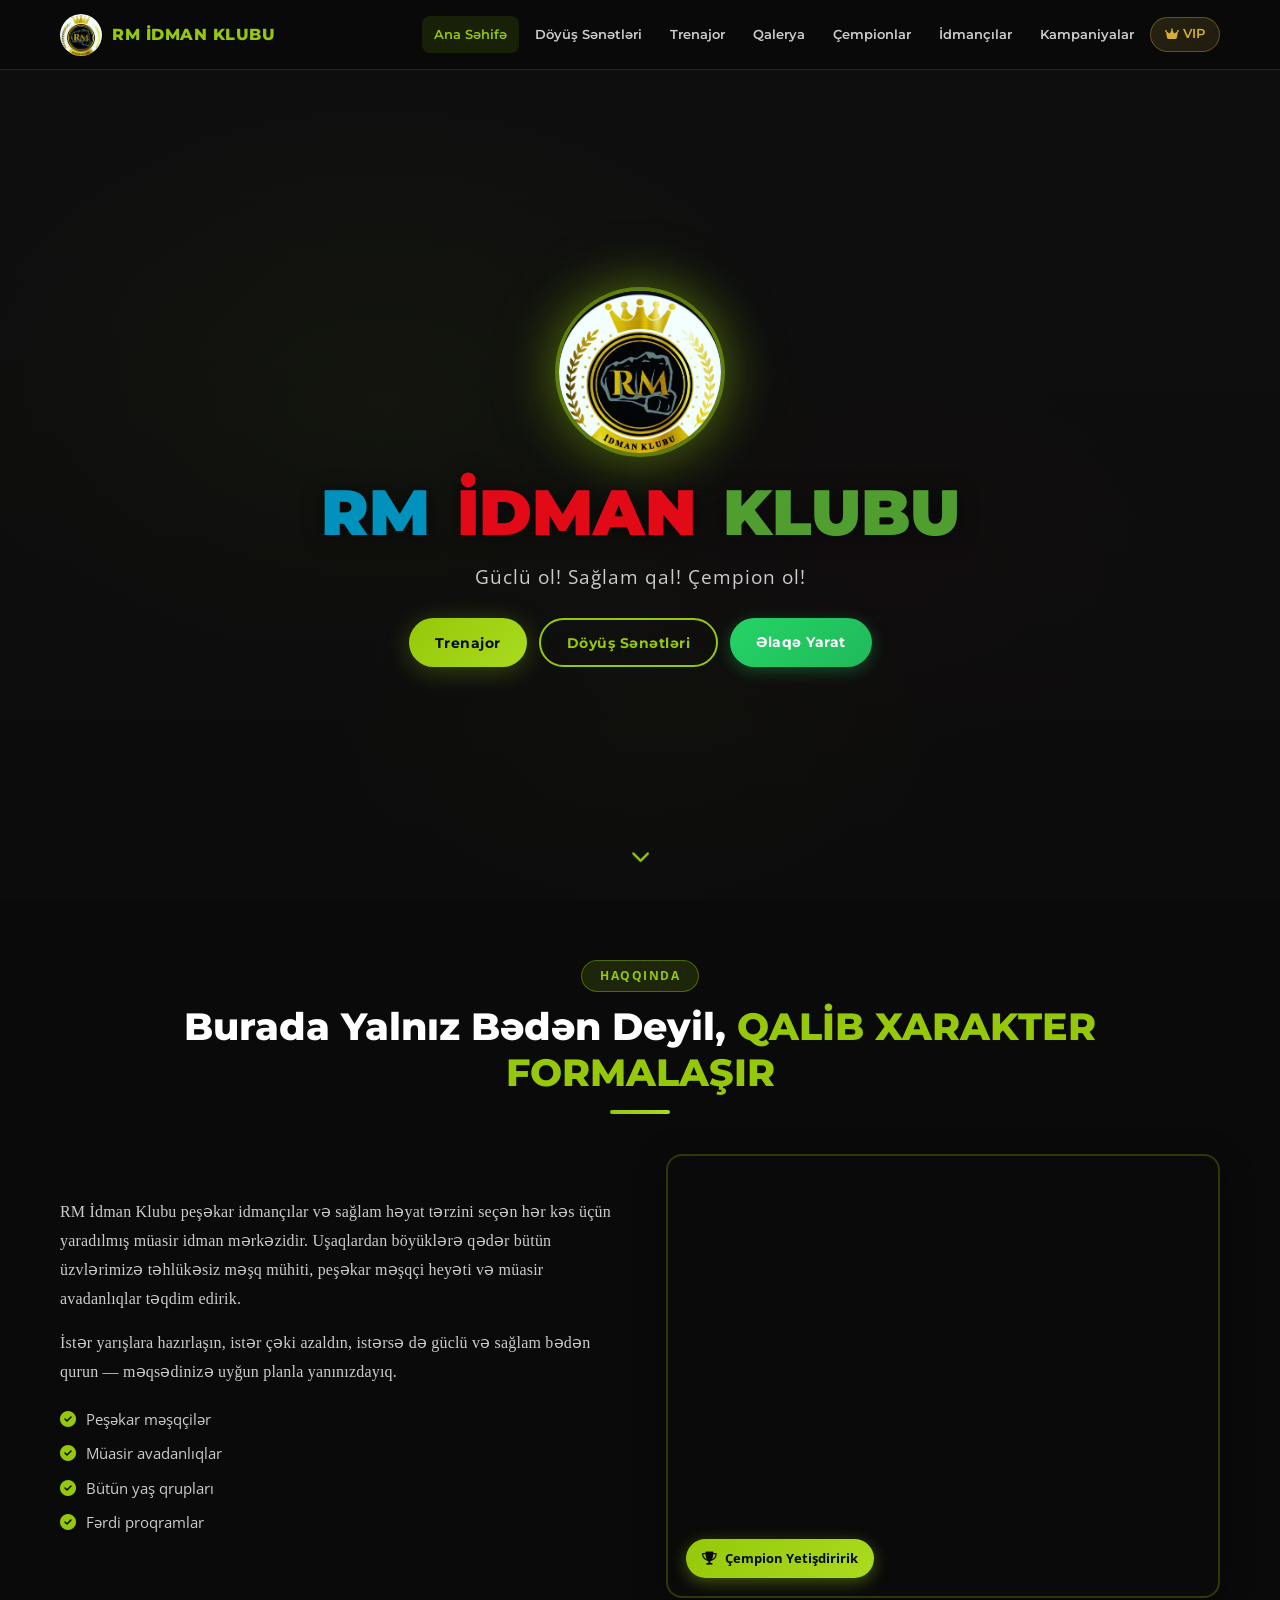
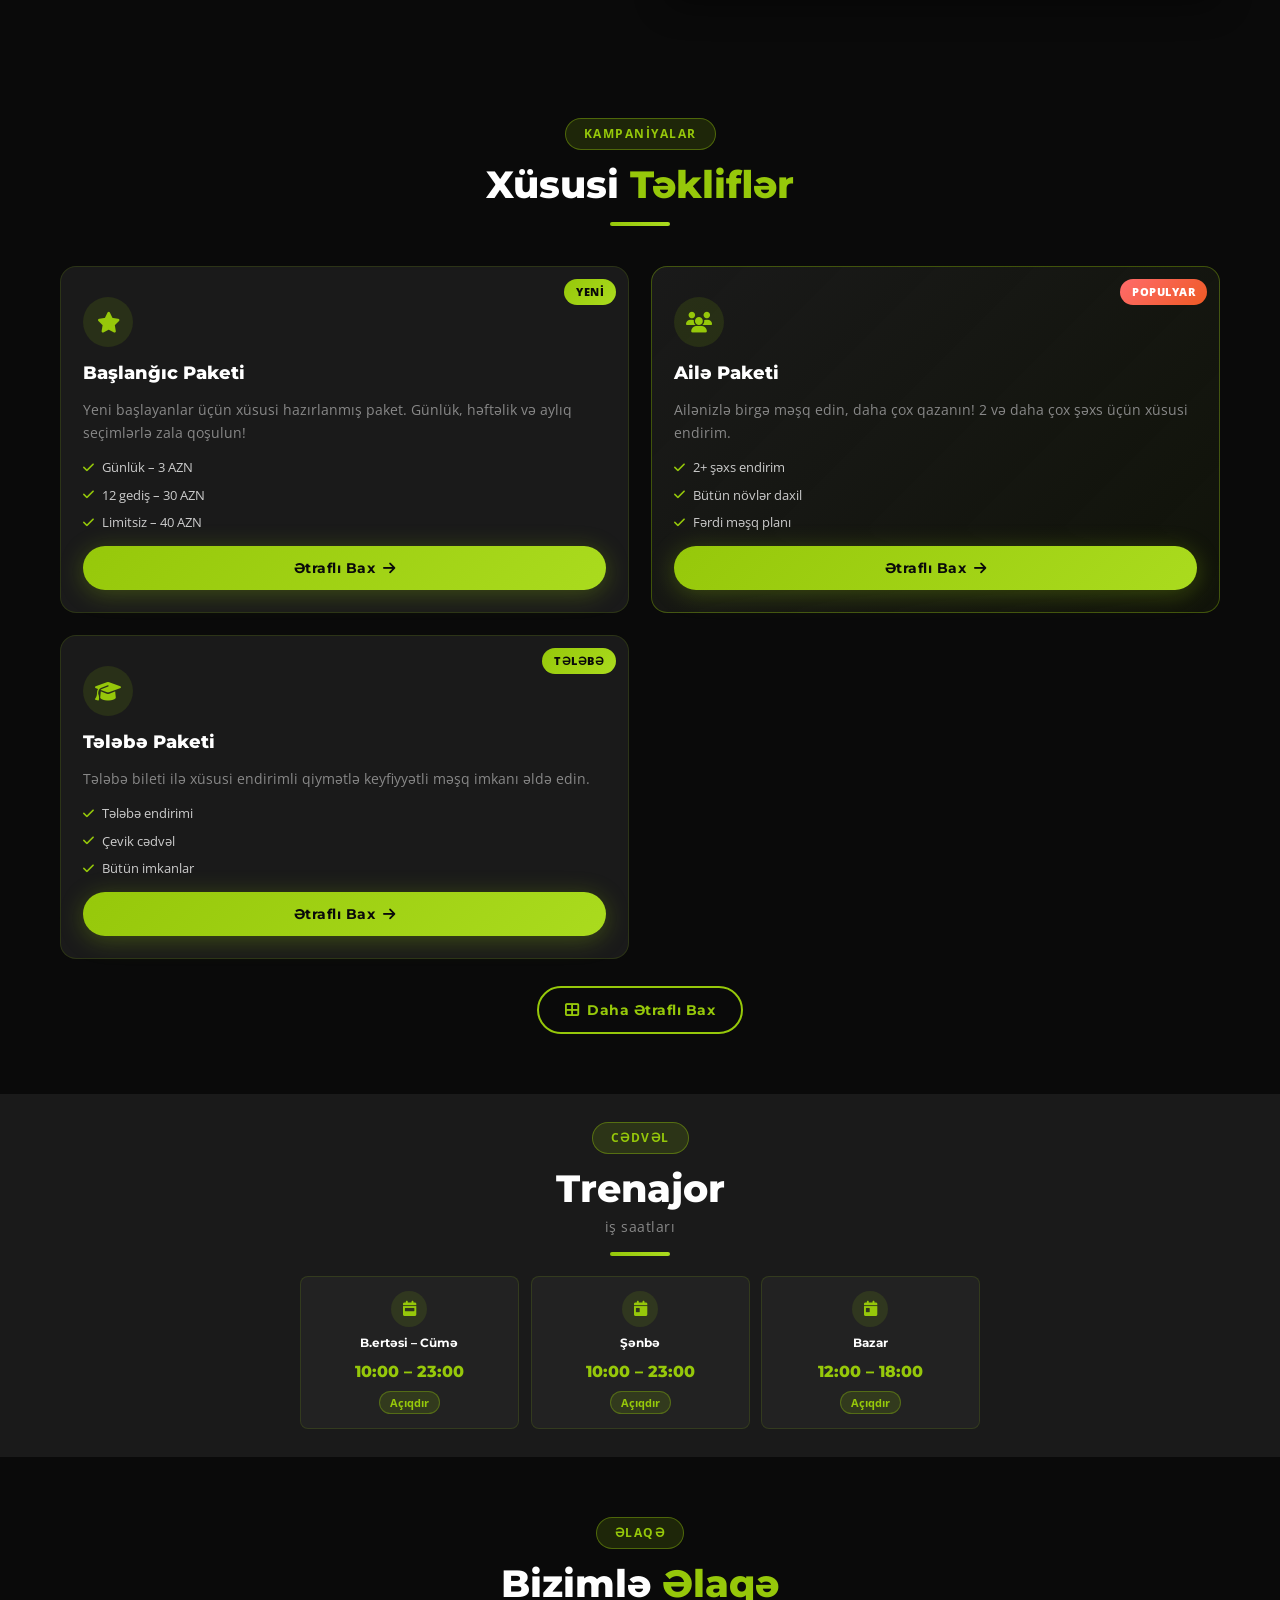
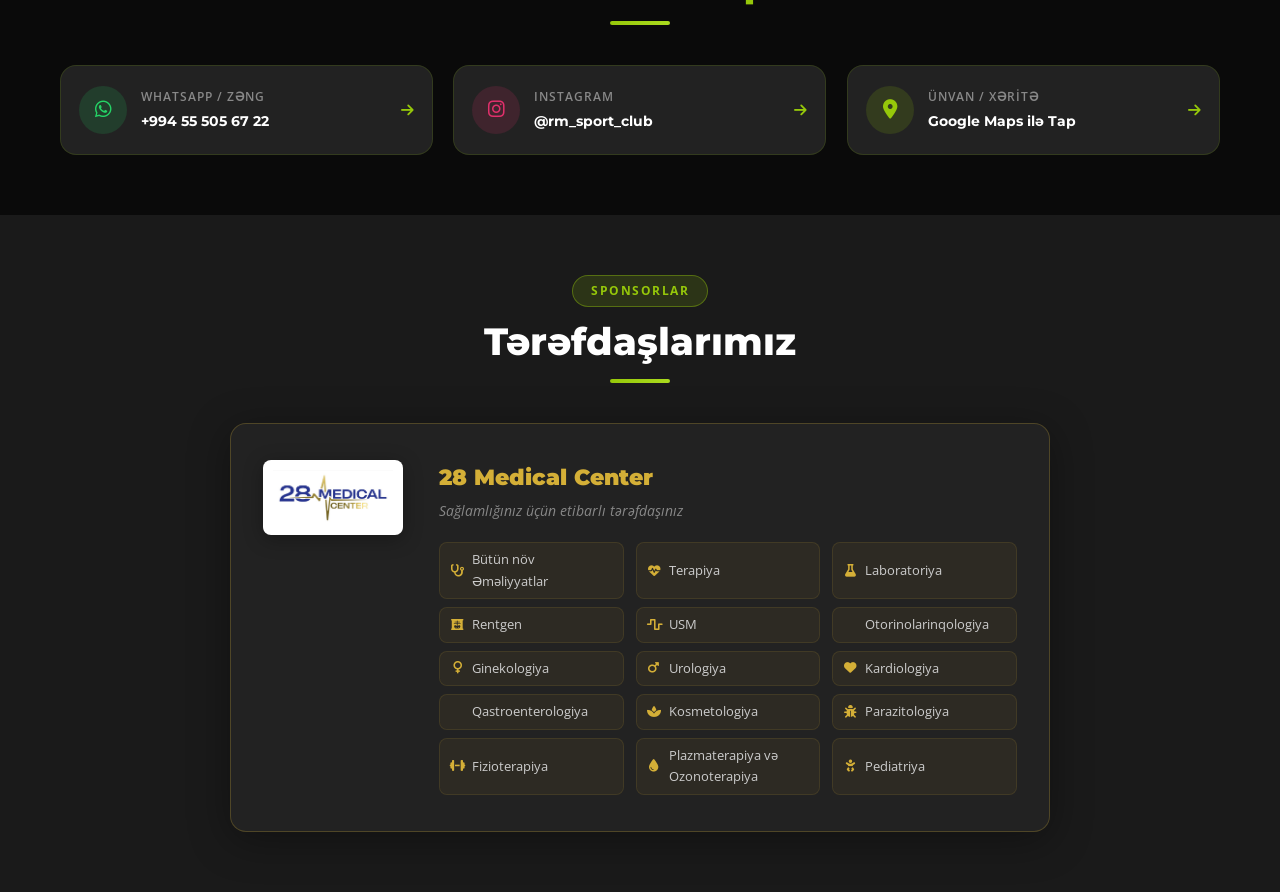
==== commit 5b3d5f66: "fix: VIP link brauzerde acilir, admin Supabase baglanir, sureyt artdi - index.html: VIP linki vipxid" ====
--- a/index.html
+++ b/index.html
@@ -19,11 +19,13 @@
   <link rel="preconnect" href="https://cdnjs.cloudflare.com" crossorigin />
   <link rel="dns-prefetch" href="https://cdnjs.cloudflare.com" />
   <link rel="dns-prefetch" href="https://wa.me" />
+  <link rel="dns-prefetch" href="https://www.instagram.com" />
   <link rel="preload" href="images/logo.png" as="image" fetchpriority="high" />
   <link rel="preload" href="css/style.css" as="style" />
   <link rel="preload" href="js/app.js" as="script" />
-  <!-- Fonts: only needed weights, display=swap for fast rendering -->
-  <link href="https://fonts.googleapis.com/css2?family=Montserrat:wght@700;800;900&family=Open+Sans:wght@400;600&family=Playfair+Display:wght@400;700&display=swap" rel="stylesheet" />
+  <!-- Fonts: only needed weights, display=swap for fast rendering – Playfair silindi, lazım deyil -->
+  <link href="https://fonts.googleapis.com/css2?family=Montserrat:wght@700;800;900&family=Open+Sans:wght@400;600&display=swap" rel="stylesheet" media="print" onload="this.media='all'" />
+  <noscript><link href="https://fonts.googleapis.com/css2?family=Montserrat:wght@700;800;900&family=Open+Sans:wght@400;600&display=swap" rel="stylesheet" /></noscript>
   <!-- Font Awesome: async load -->
   <link rel="stylesheet" href="https://cdnjs.cloudflare.com/ajax/libs/font-awesome/6.5.0/css/all.min.css" media="print" onload="this.media='all'" />
   <noscript><link rel="stylesheet" href="https://cdnjs.cloudflare.com/ajax/libs/font-awesome/6.5.0/css/all.min.css" /></noscript>
@@ -62,7 +64,7 @@
       <li><a href="#" class="nav-link" data-page="athletes" onclick="showPage('athletes');return false;">İdmançılar</a></li>
 
       <li><a href="#" class="nav-link" data-page="campaigns" onclick="showPage('campaigns');return false;">Kampaniyalar</a></li>
-      <li><a href="vipxidmetler" class="nav-link nav-link-vip" target="_self"><i class="fas fa-crown" style="font-size:0.75rem;margin-right:4px;color:#D4AF37"></i>VIP</a></li>
+      <li><a href="vipxidmetler/index.html" class="nav-link nav-link-vip" target="_blank" rel="noopener"><i class="fas fa-crown" style="font-size:0.75rem;margin-right:4px;color:#D4AF37"></i>VIP</a></li>
     </ul>
   </nav>
 </header>
--- a/css/style.css
+++ b/css/style.css
@@ -8,21 +8,27 @@
   padding: 0;
 }
 
-/* Performance: GPU compositing for animated elements */
+/* Performance: GPU compositing – yalnız aktiv animasiya olunan elementlər */
 .hero-logo,
-.hero-scroll,
-.animate-fade-up,
-.animate-fade-up-delay,
-.animate-fade-up-delay2 {
+.hero-scroll {
   will-change: transform, opacity;
 }
 
-/* Reduce layout thrash on static elements */
+/* Reduce layout thrash on static images */
 .gallery-item img,
 .about-img-wrap img,
-.student-img-wrap img {
+.champion-img-wrap img {
   backface-visibility: hidden;
   -webkit-backface-visibility: hidden;
+  content-visibility: auto;
+}
+
+/* Performance: contain layout for heavy sections */
+.section {
+  contain: layout style;
+}
+.hero {
+  contain: layout;
 }
 
 :root {
--- a/css/style.css
+++ b/css/style.css
@@ -8,21 +8,27 @@
   padding: 0;
 }
 
-/* Performance: GPU compositing for animated elements */
+/* Performance: GPU compositing – yalnız aktiv animasiya olunan elementlər */
 .hero-logo,
-.hero-scroll,
-.animate-fade-up,
-.animate-fade-up-delay,
-.animate-fade-up-delay2 {
+.hero-scroll {
   will-change: transform, opacity;
 }
 
-/* Reduce layout thrash on static elements */
+/* Reduce layout thrash on static images */
 .gallery-item img,
 .about-img-wrap img,
-.student-img-wrap img {
+.champion-img-wrap img {
   backface-visibility: hidden;
   -webkit-backface-visibility: hidden;
+  content-visibility: auto;
+}
+
+/* Performance: contain layout for heavy sections */
+.section {
+  contain: layout style;
+}
+.hero {
+  contain: layout;
 }
 
 :root {
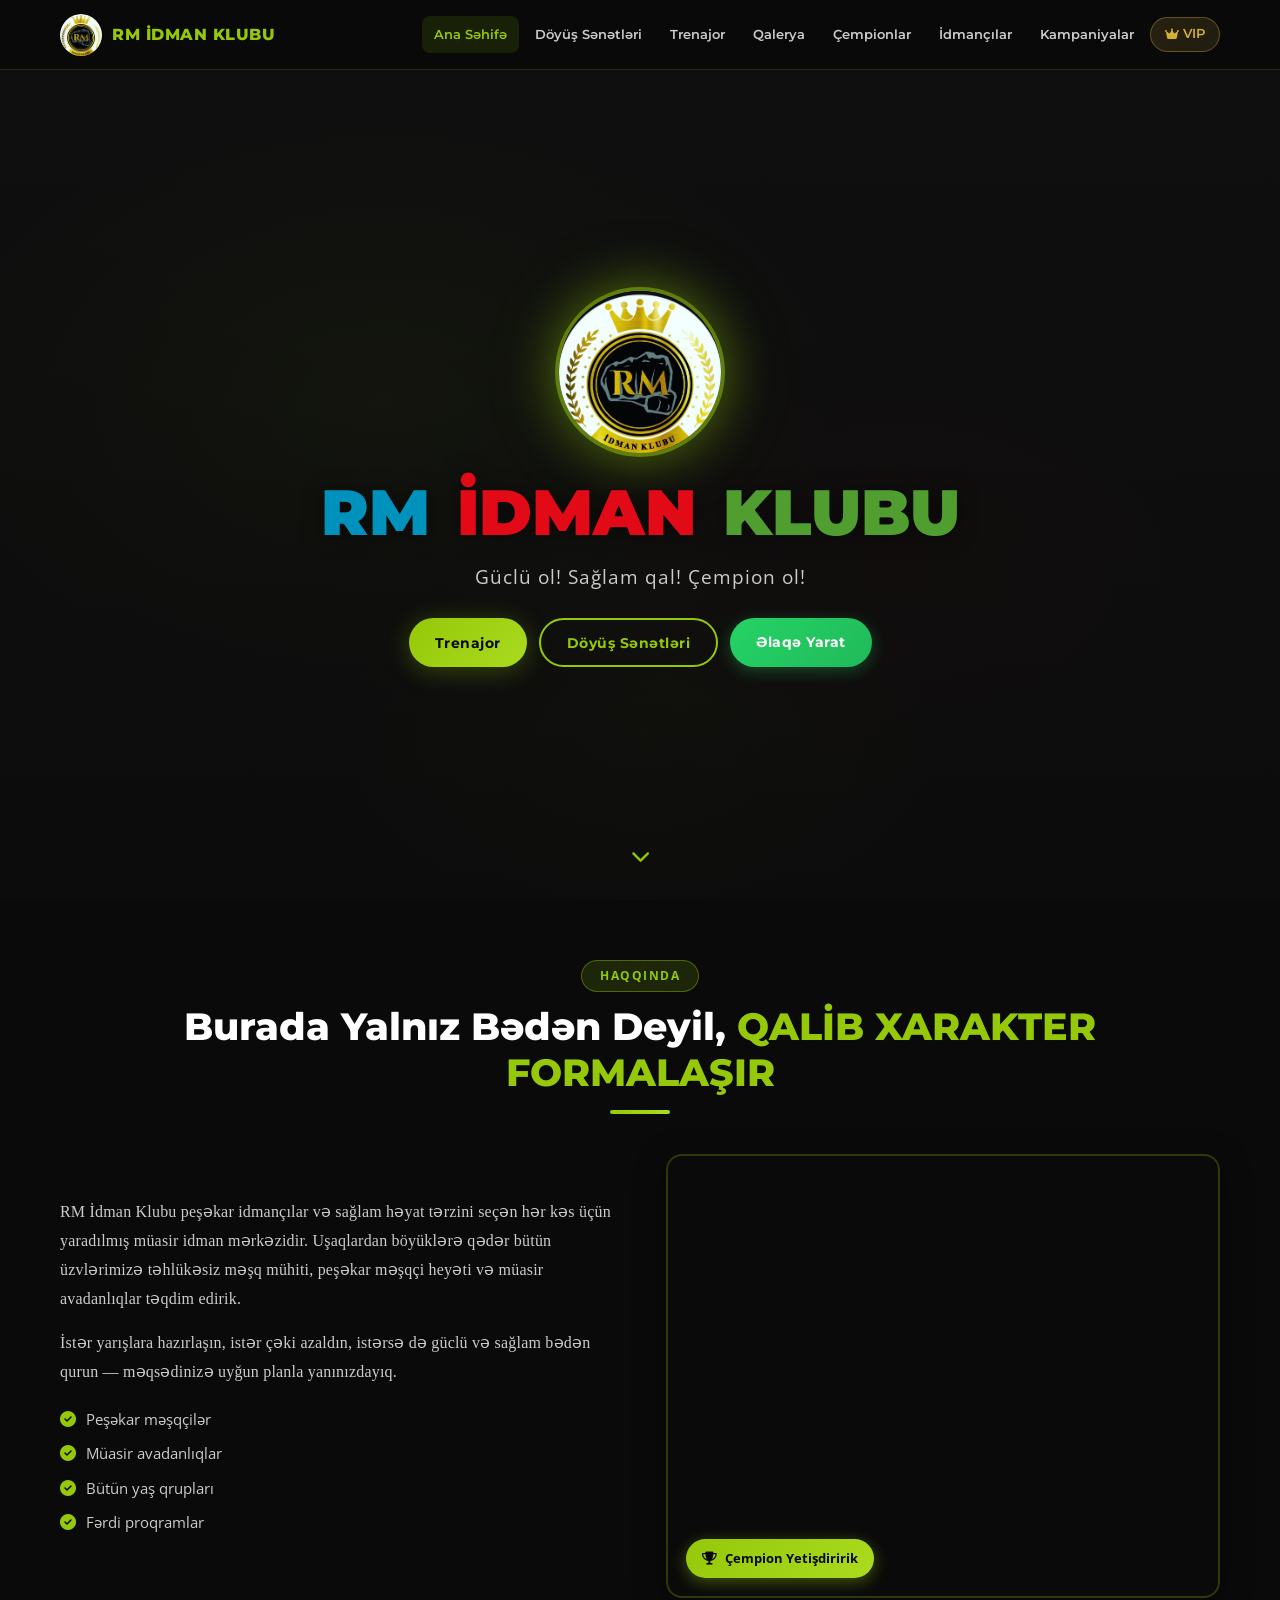
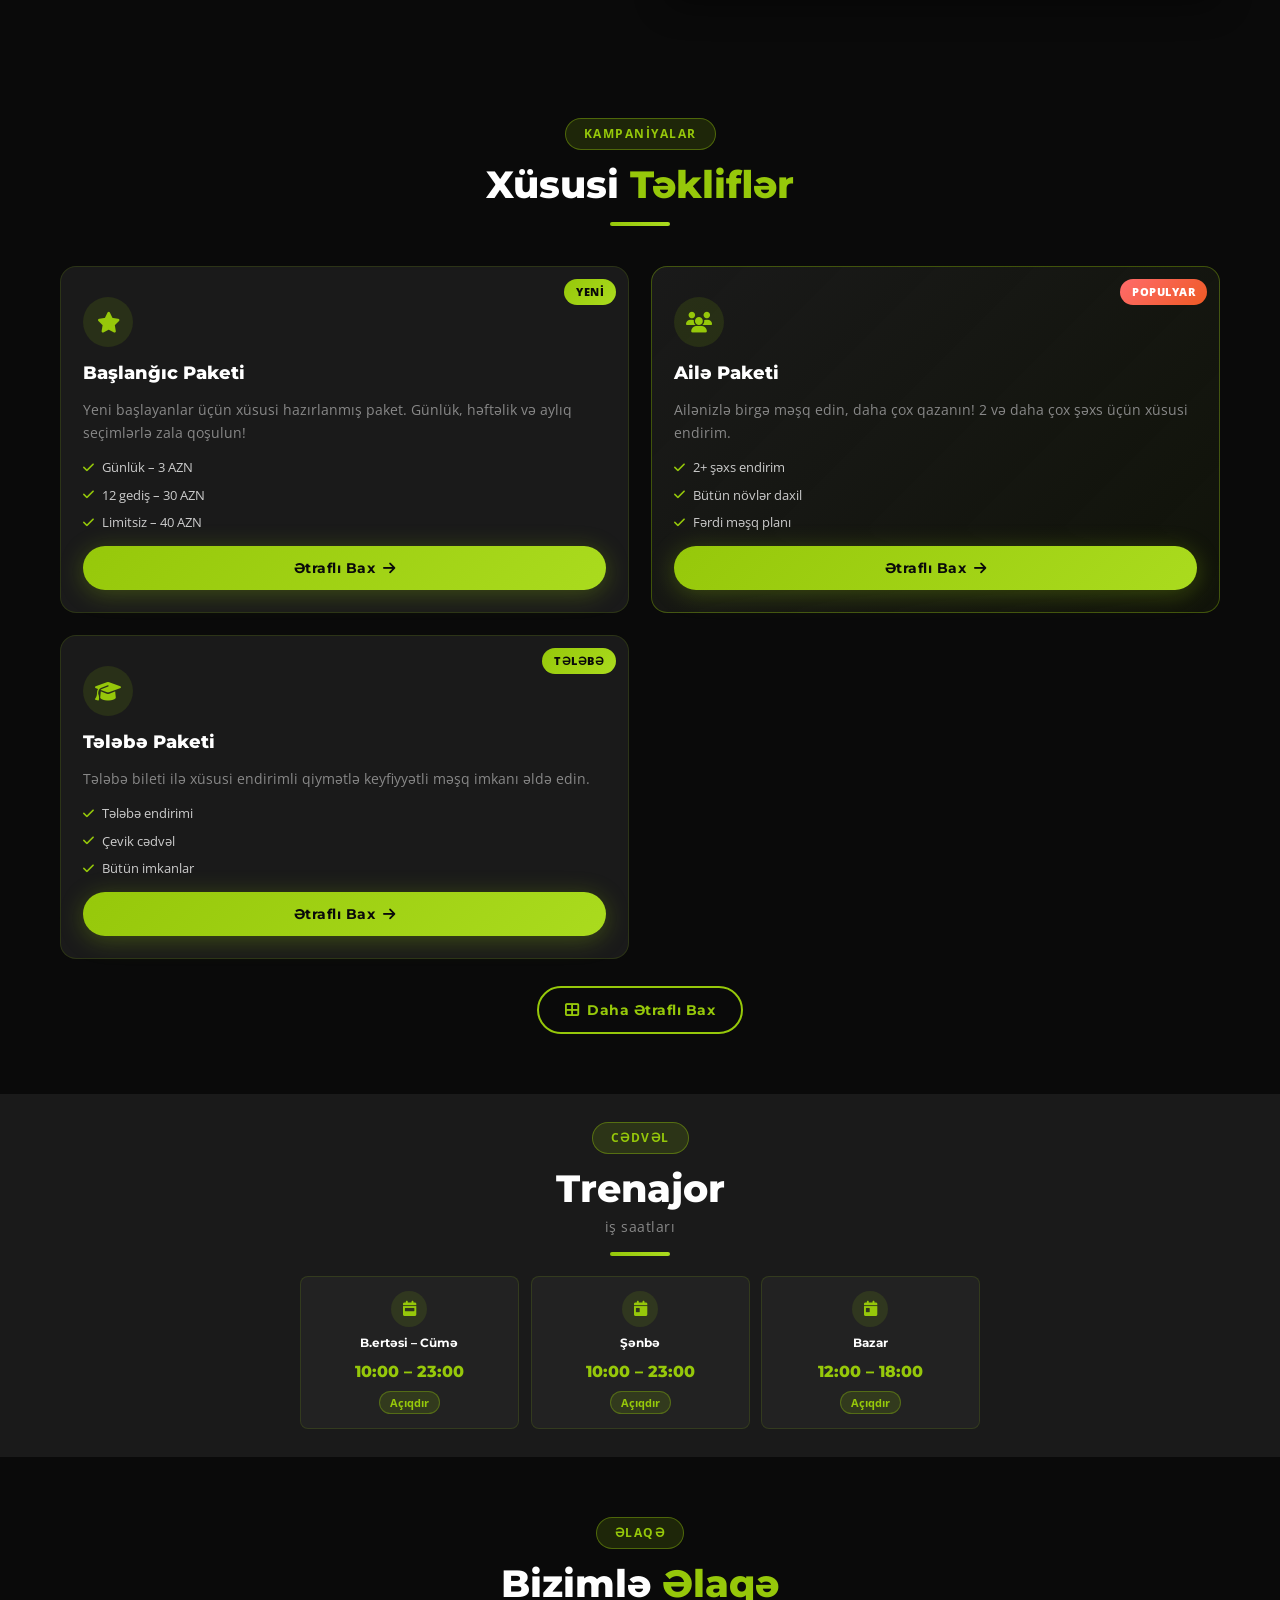
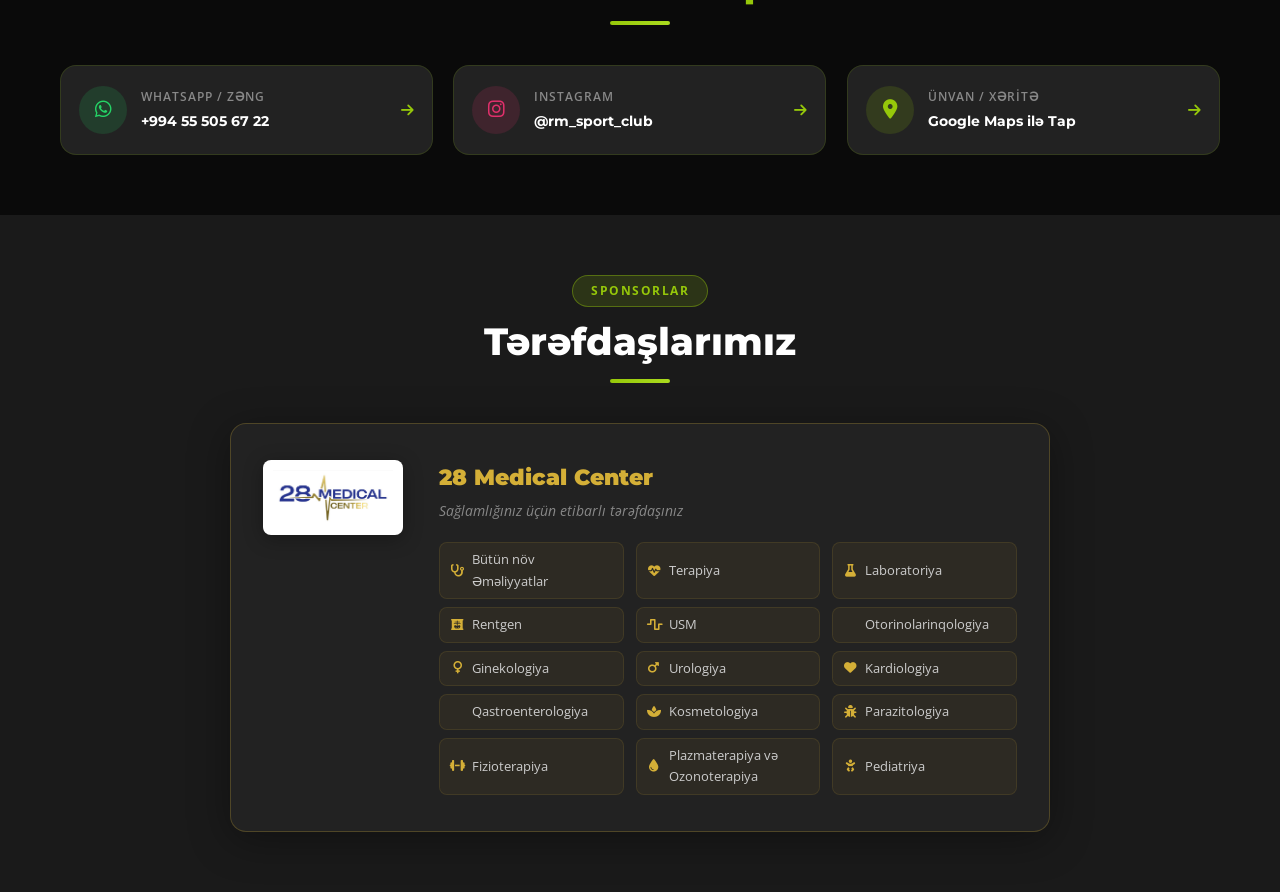
==== commit ae5aa44d: "fix: VIP acilmasi, Supabase service_role baglanma, admin panel tam isleme, surət optimizasiya - inde" ====
--- a/index.html
+++ b/index.html
@@ -20,6 +20,8 @@
   <link rel="dns-prefetch" href="https://cdnjs.cloudflare.com" />
   <link rel="dns-prefetch" href="https://wa.me" />
   <link rel="dns-prefetch" href="https://www.instagram.com" />
+  <link rel="dns-prefetch" href="https://maps.app.goo.gl" />
+  <!-- Critical resource preloads -->
   <link rel="preload" href="images/logo.png" as="image" fetchpriority="high" />
   <link rel="preload" href="css/style.css" as="style" />
   <link rel="preload" href="js/app.js" as="script" />
@@ -64,7 +66,7 @@
       <li><a href="#" class="nav-link" data-page="athletes" onclick="showPage('athletes');return false;">İdmançılar</a></li>
 
       <li><a href="#" class="nav-link" data-page="campaigns" onclick="showPage('campaigns');return false;">Kampaniyalar</a></li>
-      <li><a href="vipxidmetler/index.html" class="nav-link nav-link-vip" target="_blank" rel="noopener"><i class="fas fa-crown" style="font-size:0.75rem;margin-right:4px;color:#D4AF37"></i>VIP</a></li>
+      <li><a href="vipxidmetler/index.html" class="nav-link nav-link-vip" onclick="window.open('vipxidmetler/index.html','_blank','noopener,noreferrer');return false;"><i class="fas fa-crown" style="font-size:0.75rem;margin-right:4px;color:#D4AF37"></i>VIP</a></li>
     </ul>
   </nav>
 </header>
--- a/css/style.css
+++ b/css/style.css
@@ -21,6 +21,7 @@
   backface-visibility: hidden;
   -webkit-backface-visibility: hidden;
   content-visibility: auto;
+  contain-intrinsic-size: 300px 200px;
 }
 
 /* Performance: contain layout for heavy sections */
@@ -30,6 +31,22 @@
 .hero {
   contain: layout;
 }
+
+/* Performance: off-screen pages hidden entirely */
+.page:not(.active) {
+  display: none !important;
+  content-visibility: hidden;
+}
+
+/* Fast tap / pointer performance */
+.btn, .btn-gold, .btn-outline, .btn-mint, .btn-whatsapp,
+.training-card, .campaign-card, .nav-link, button {
+  touch-action: manipulation;
+  -webkit-tap-highlight-color: transparent;
+}
+
+/* Prevent font flash */
+html { font-display: swap; }
 
 :root {
   --gold: #D4AF37;
--- a/css/style.css
+++ b/css/style.css
@@ -21,6 +21,7 @@
   backface-visibility: hidden;
   -webkit-backface-visibility: hidden;
   content-visibility: auto;
+  contain-intrinsic-size: 300px 200px;
 }
 
 /* Performance: contain layout for heavy sections */
@@ -30,6 +31,22 @@
 .hero {
   contain: layout;
 }
+
+/* Performance: off-screen pages hidden entirely */
+.page:not(.active) {
+  display: none !important;
+  content-visibility: hidden;
+}
+
+/* Fast tap / pointer performance */
+.btn, .btn-gold, .btn-outline, .btn-mint, .btn-whatsapp,
+.training-card, .campaign-card, .nav-link, button {
+  touch-action: manipulation;
+  -webkit-tap-highlight-color: transparent;
+}
+
+/* Prevent font flash */
+html { font-display: swap; }
 
 :root {
   --gold: #D4AF37;
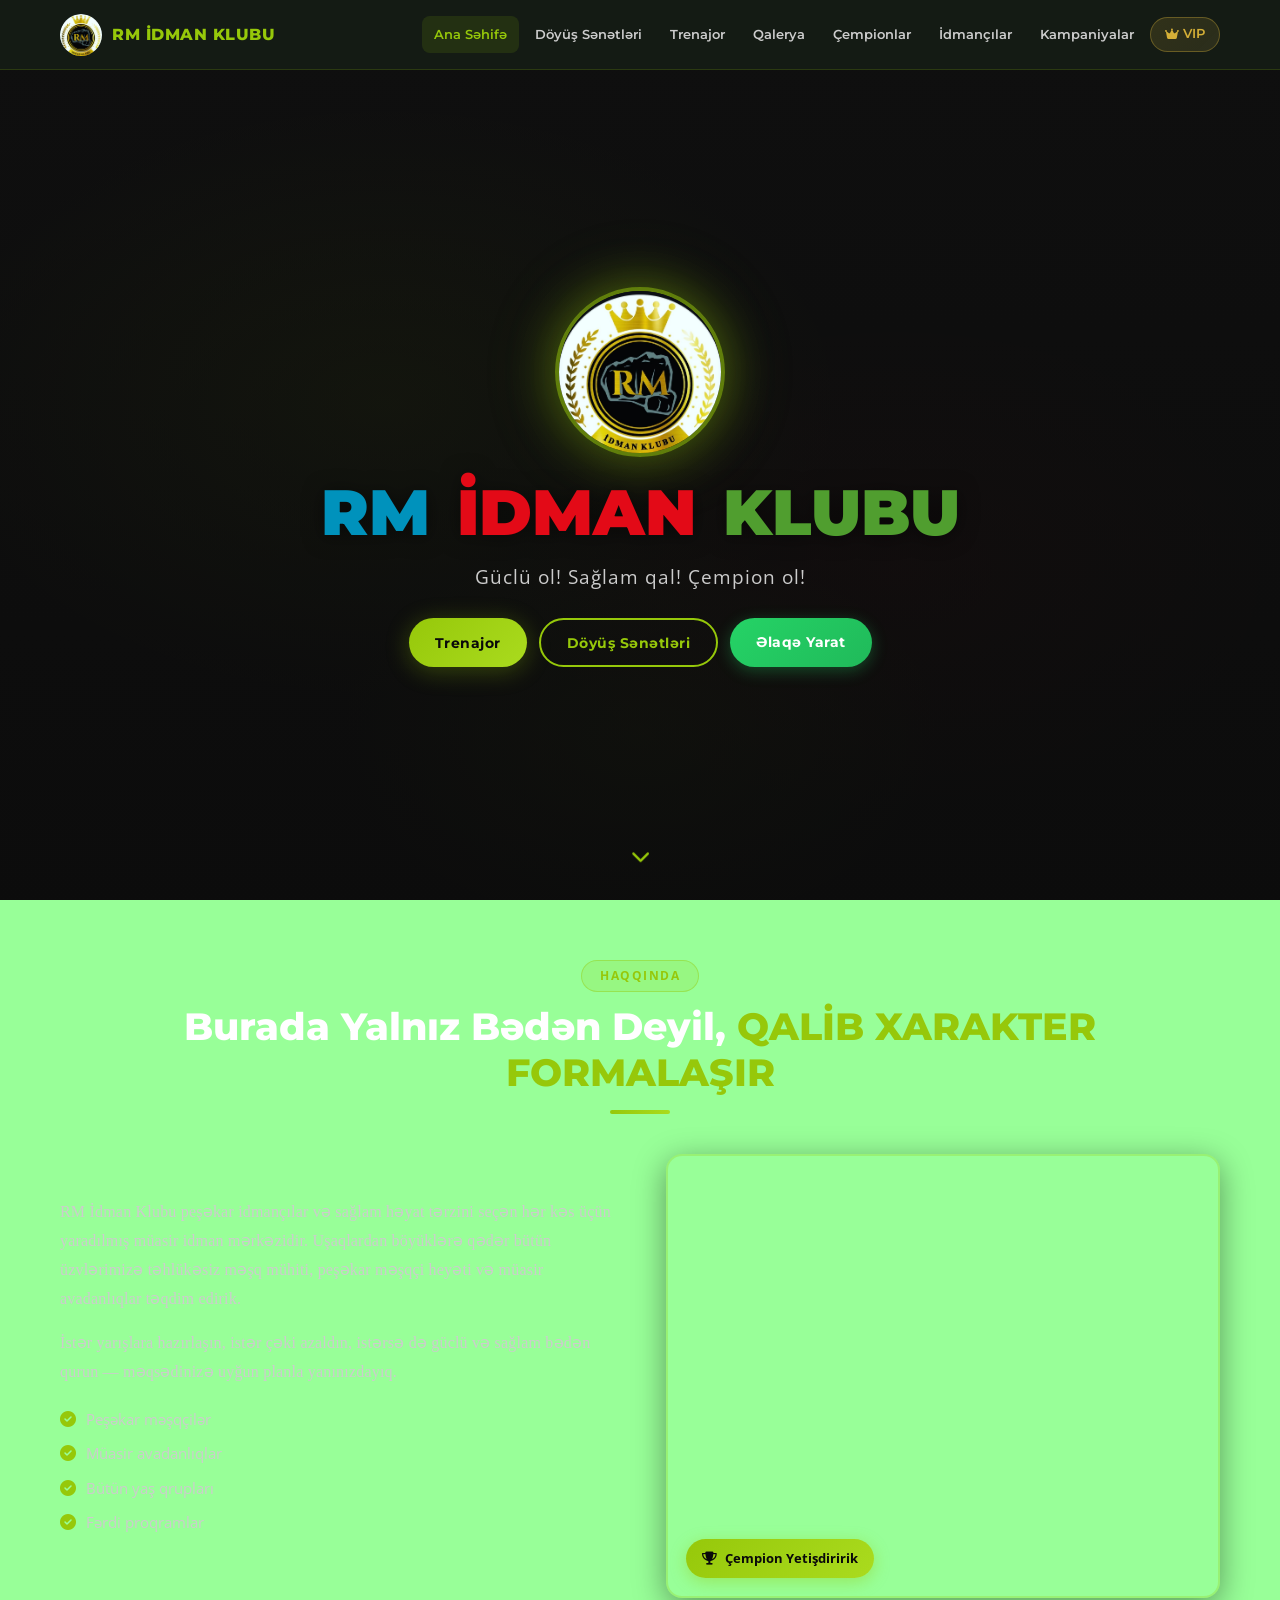
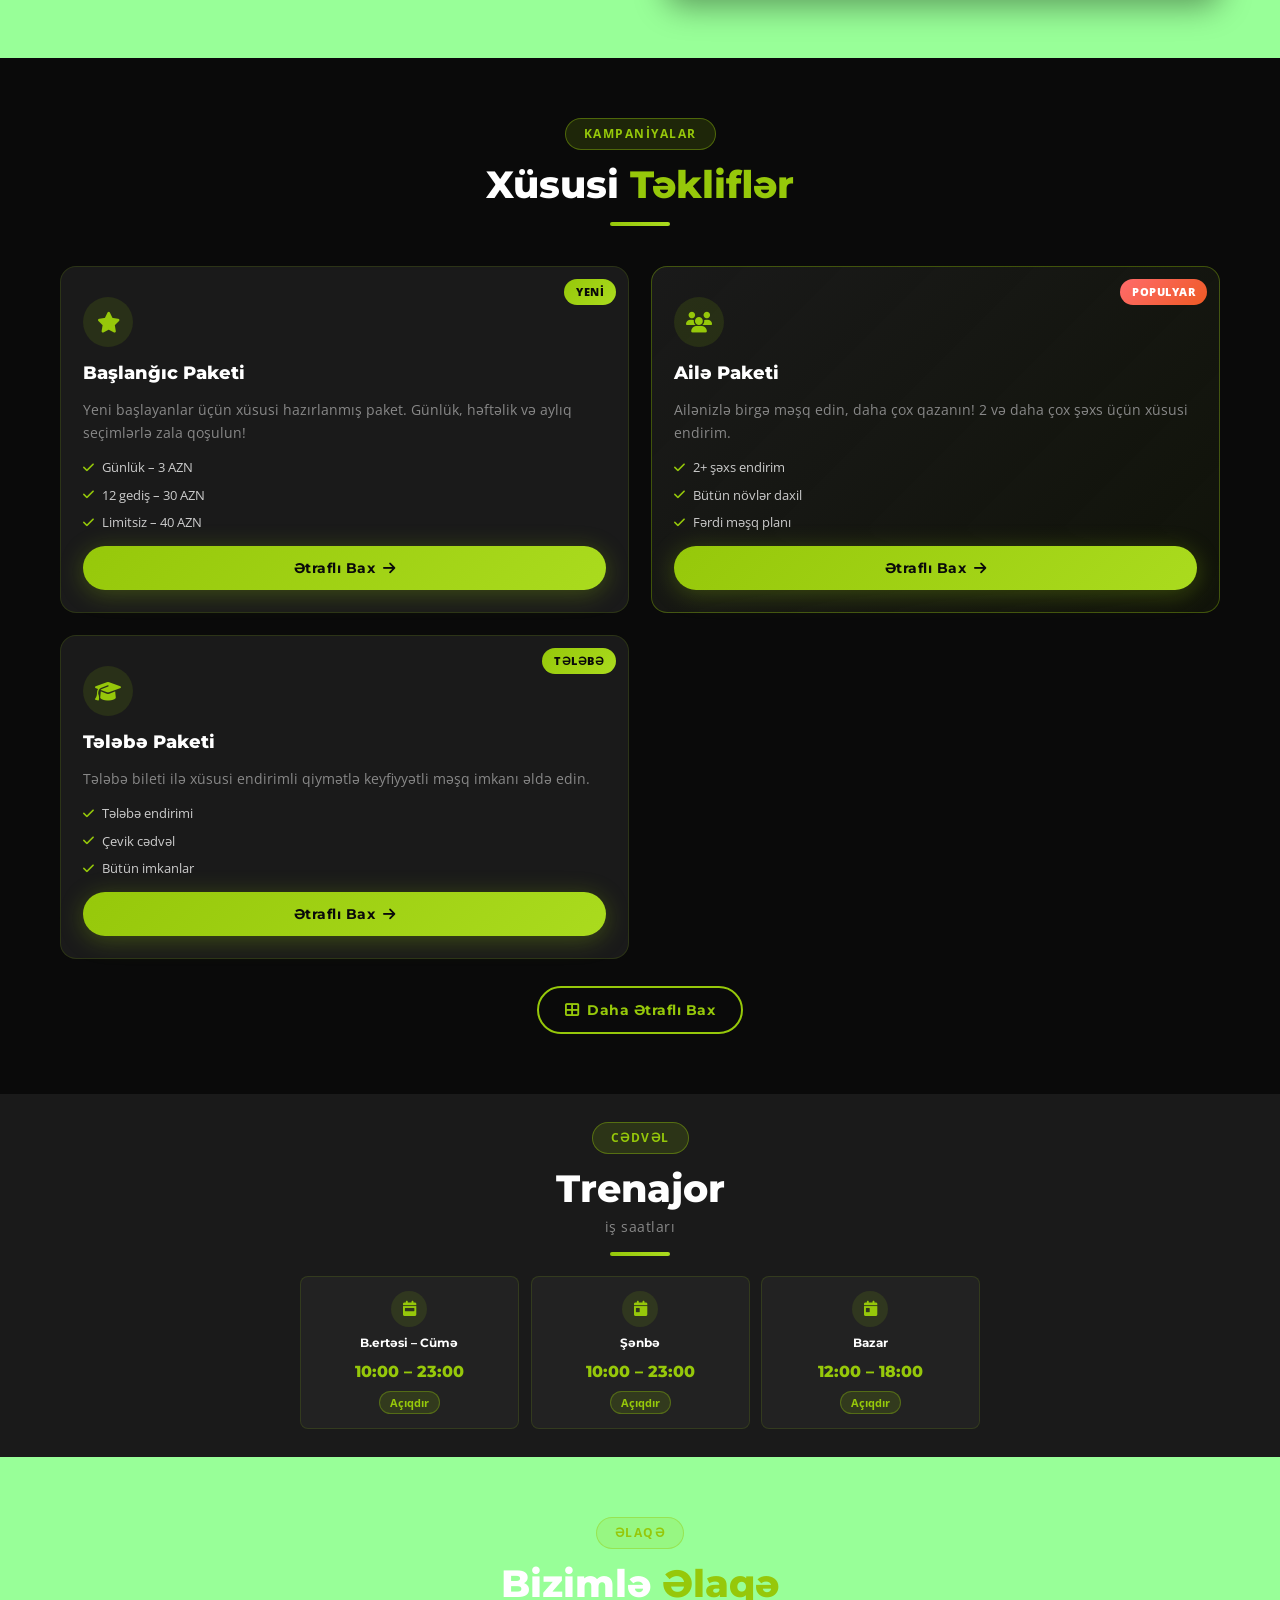
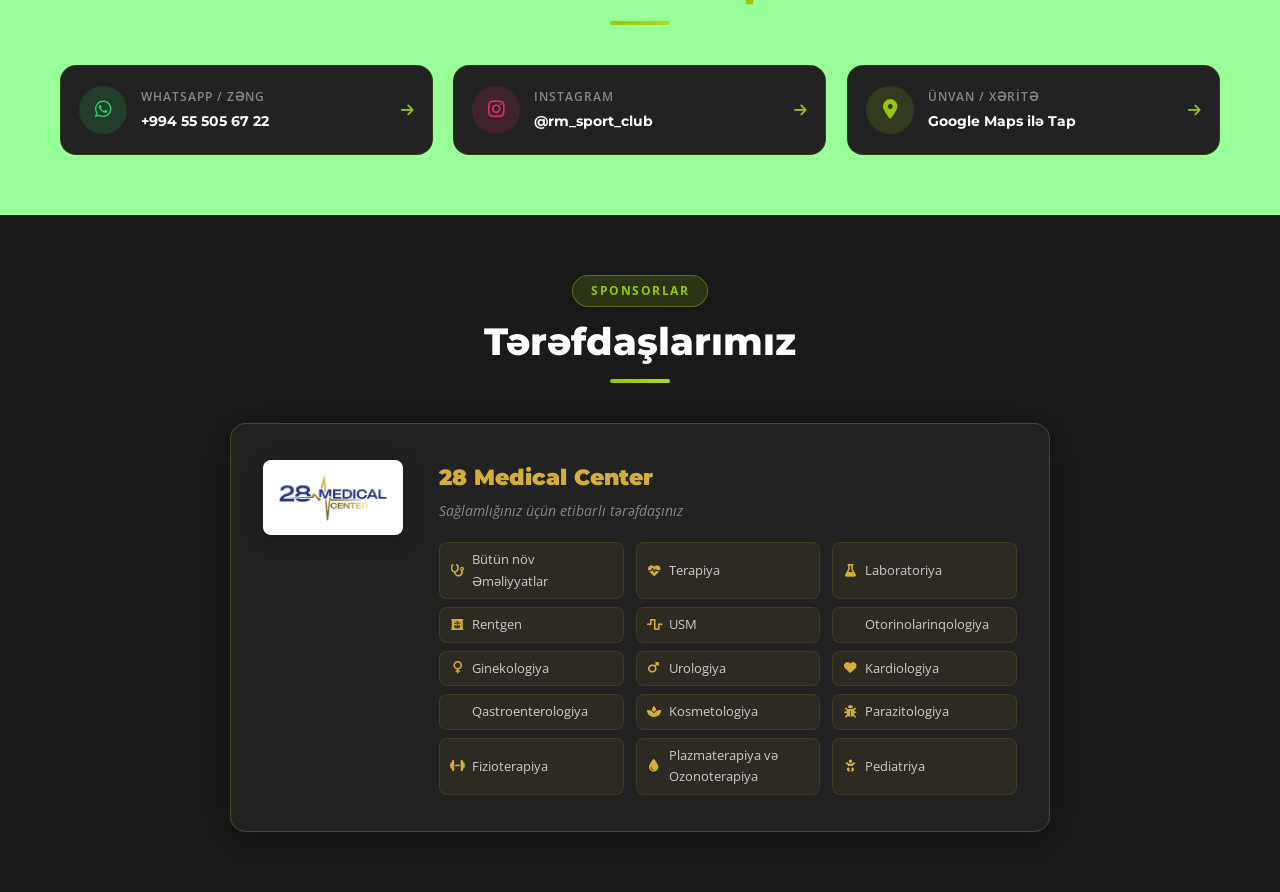
==== commit eec5bdb9: "Update index.html" ====
--- a/index.html
+++ b/index.html
@@ -35,7 +35,7 @@
   <!-- Critical inline CSS for above-the-fold content -->
   <style>
     *,*::before,*::after{box-sizing:border-box;margin:0;padding:0}
-    body{font-family:'Open Sans',sans-serif;background:#0A0A0A;color:#fff;overflow-x:hidden}
+    body{font-family:'Open Sans',sans-serif;background:#98FF98;color:#000;overflow-x:hidden}
     #main-header{position:fixed;top:0;left:0;right:0;z-index:1000;height:70px;background:rgba(10,10,10,0.93);backdrop-filter:blur(16px);-webkit-backdrop-filter:blur(16px)}
     .page{display:none;min-height:100vh;padding-top:70px}
     .page.active{display:block}
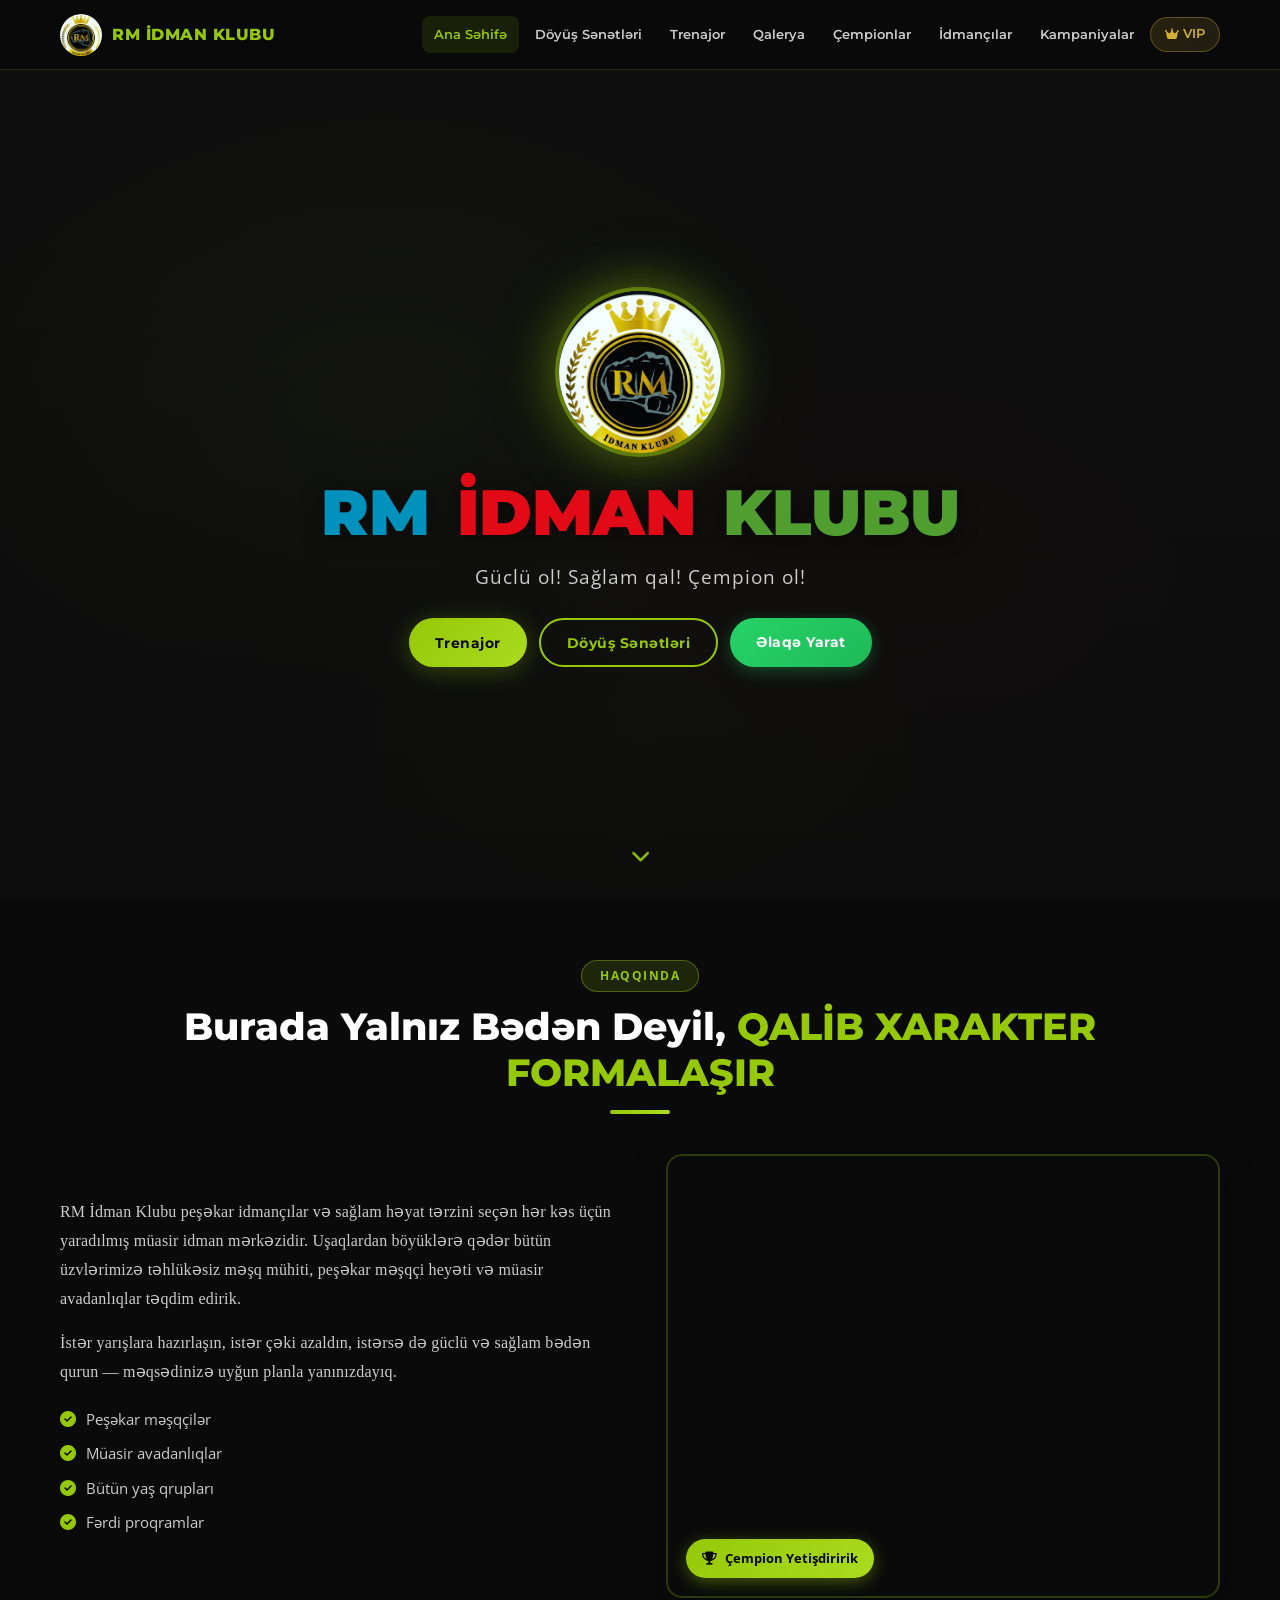
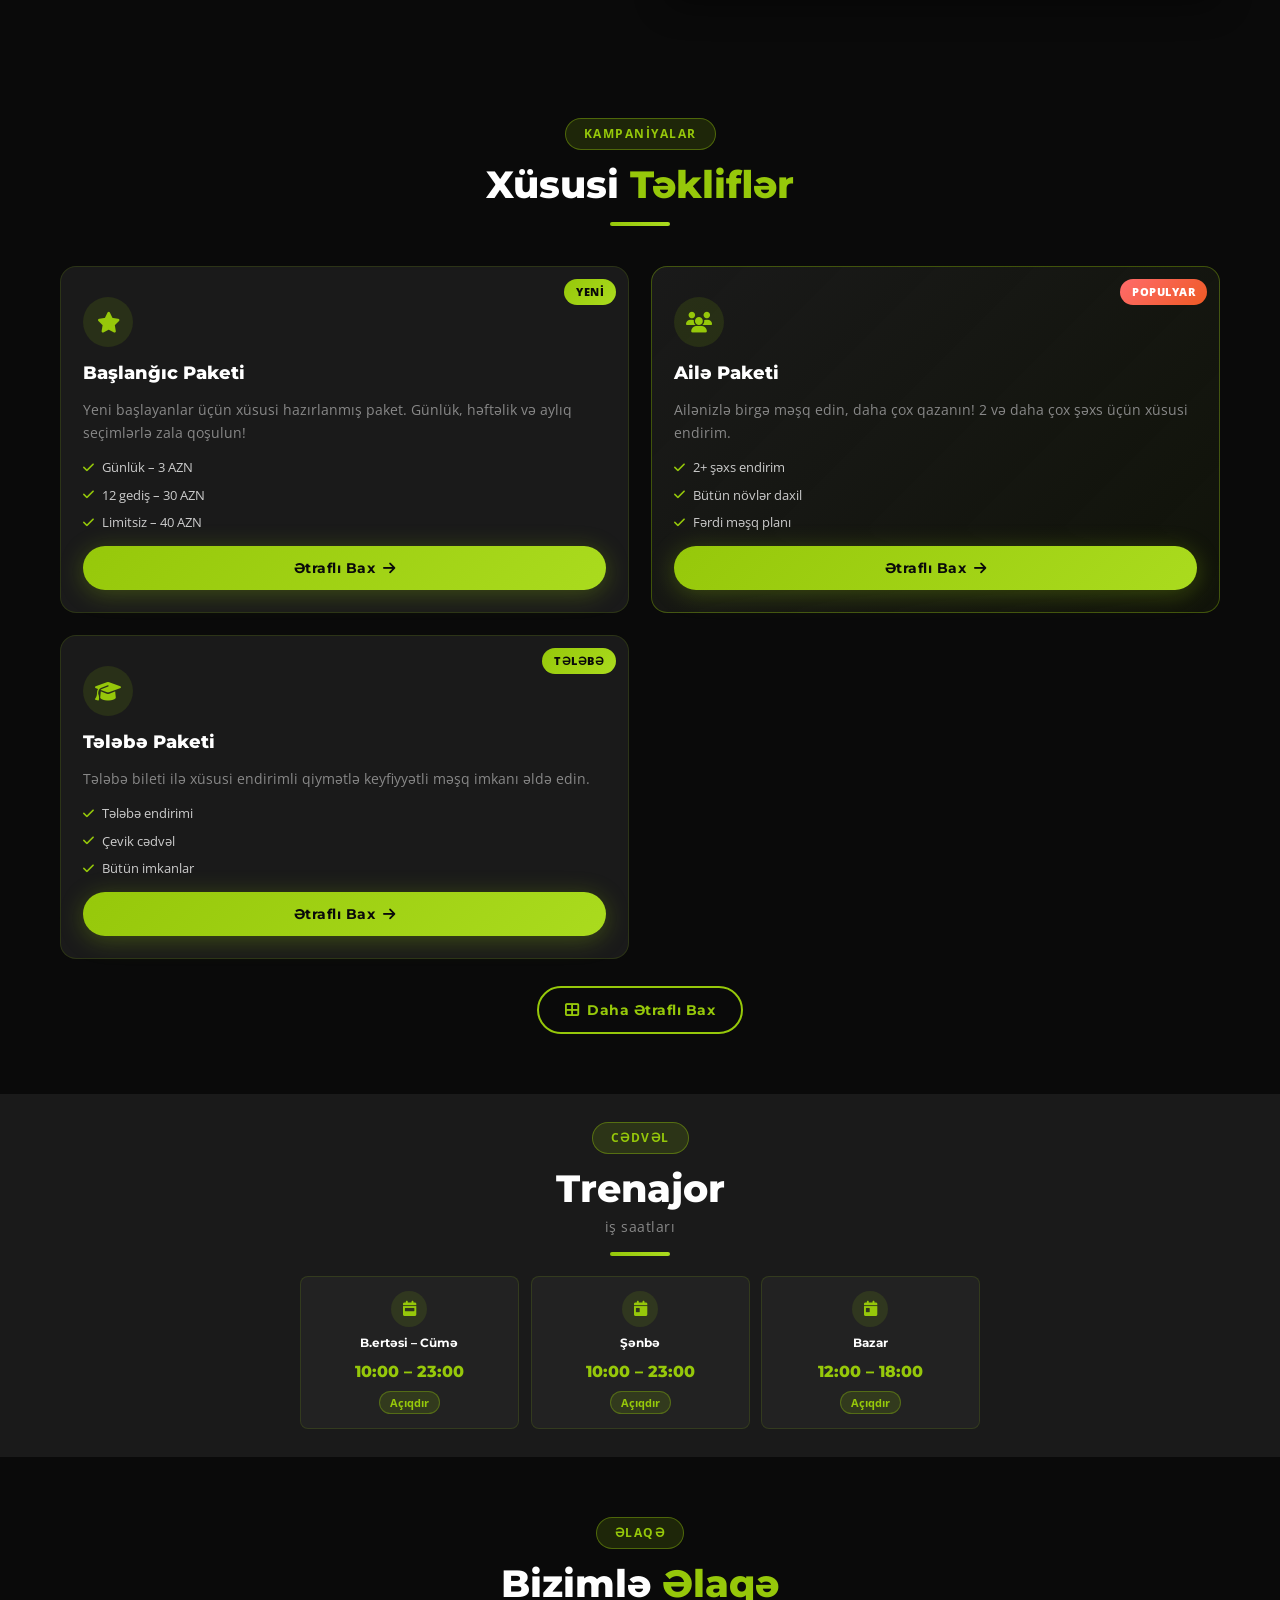
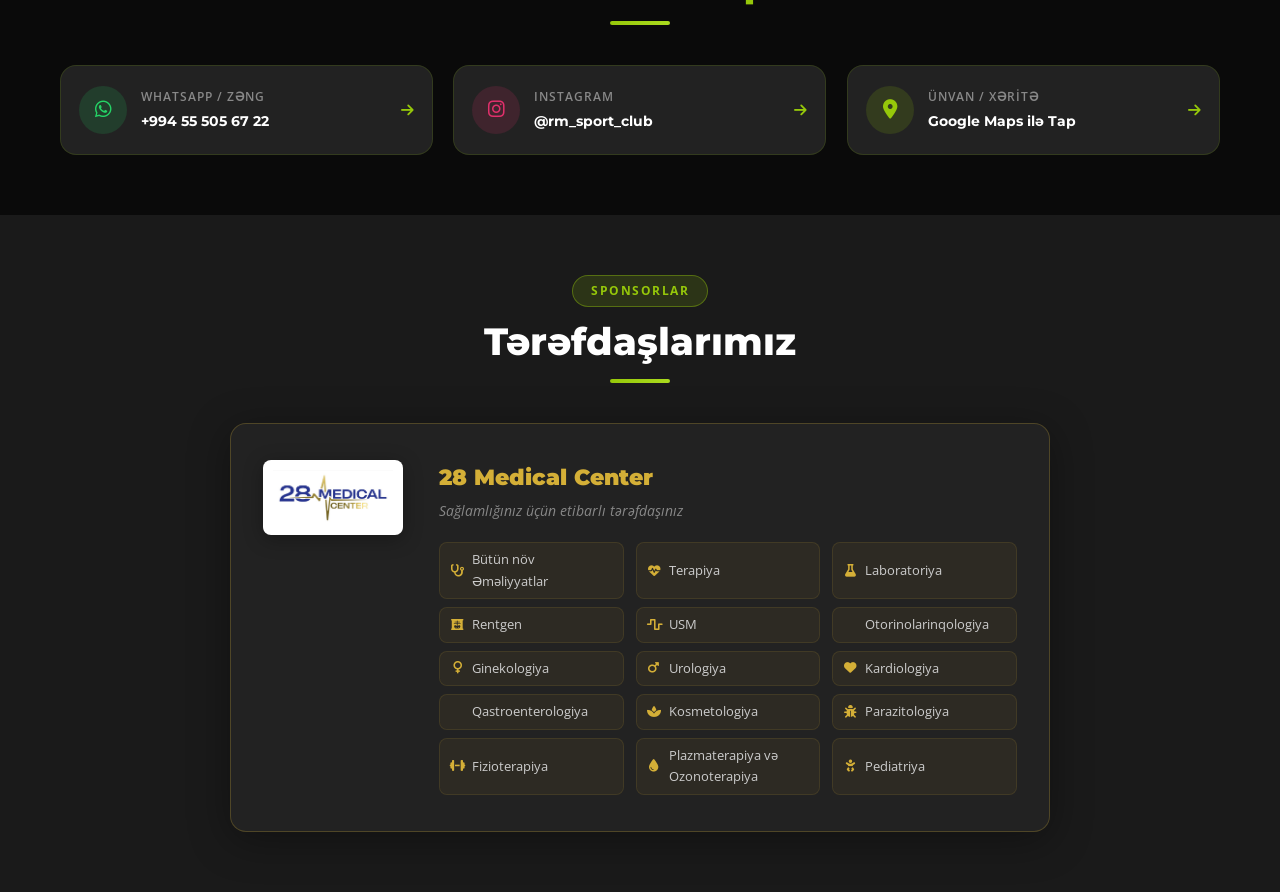
==== commit 41d7ff9d: "Update index.html" ====
--- a/index.html
+++ b/index.html
@@ -35,7 +35,7 @@
   <!-- Critical inline CSS for above-the-fold content -->
   <style>
     *,*::before,*::after{box-sizing:border-box;margin:0;padding:0}
-    body{font-family:'Open Sans',sans-serif;background:#98FF98;color:#000;overflow-x:hidden}
+    body{font-family:'Open Sans',sans-serif;background:#0A0A0A;color:#fff;overflow-x:hidden}
     #main-header{position:fixed;top:0;left:0;right:0;z-index:1000;height:70px;background:rgba(10,10,10,0.93);backdrop-filter:blur(16px);-webkit-backdrop-filter:blur(16px)}
     .page{display:none;min-height:100vh;padding-top:70px}
     .page.active{display:block}
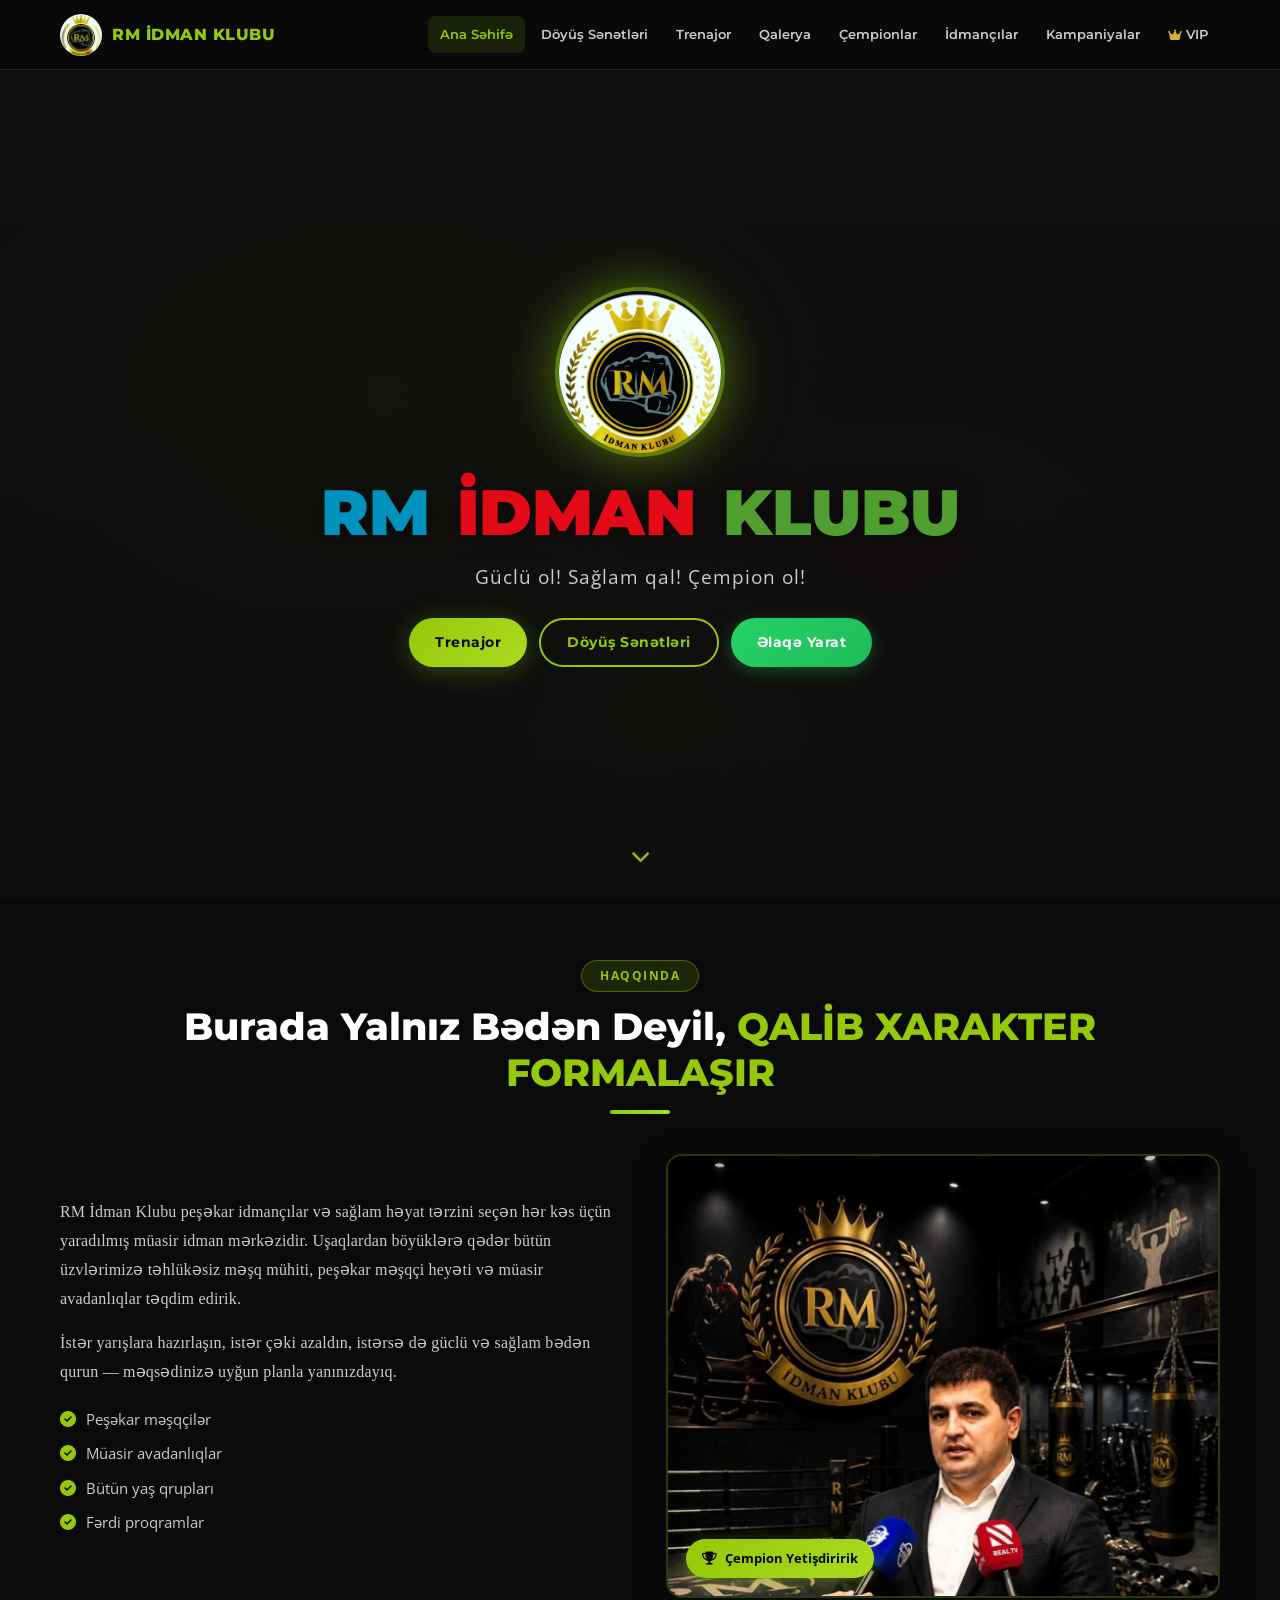
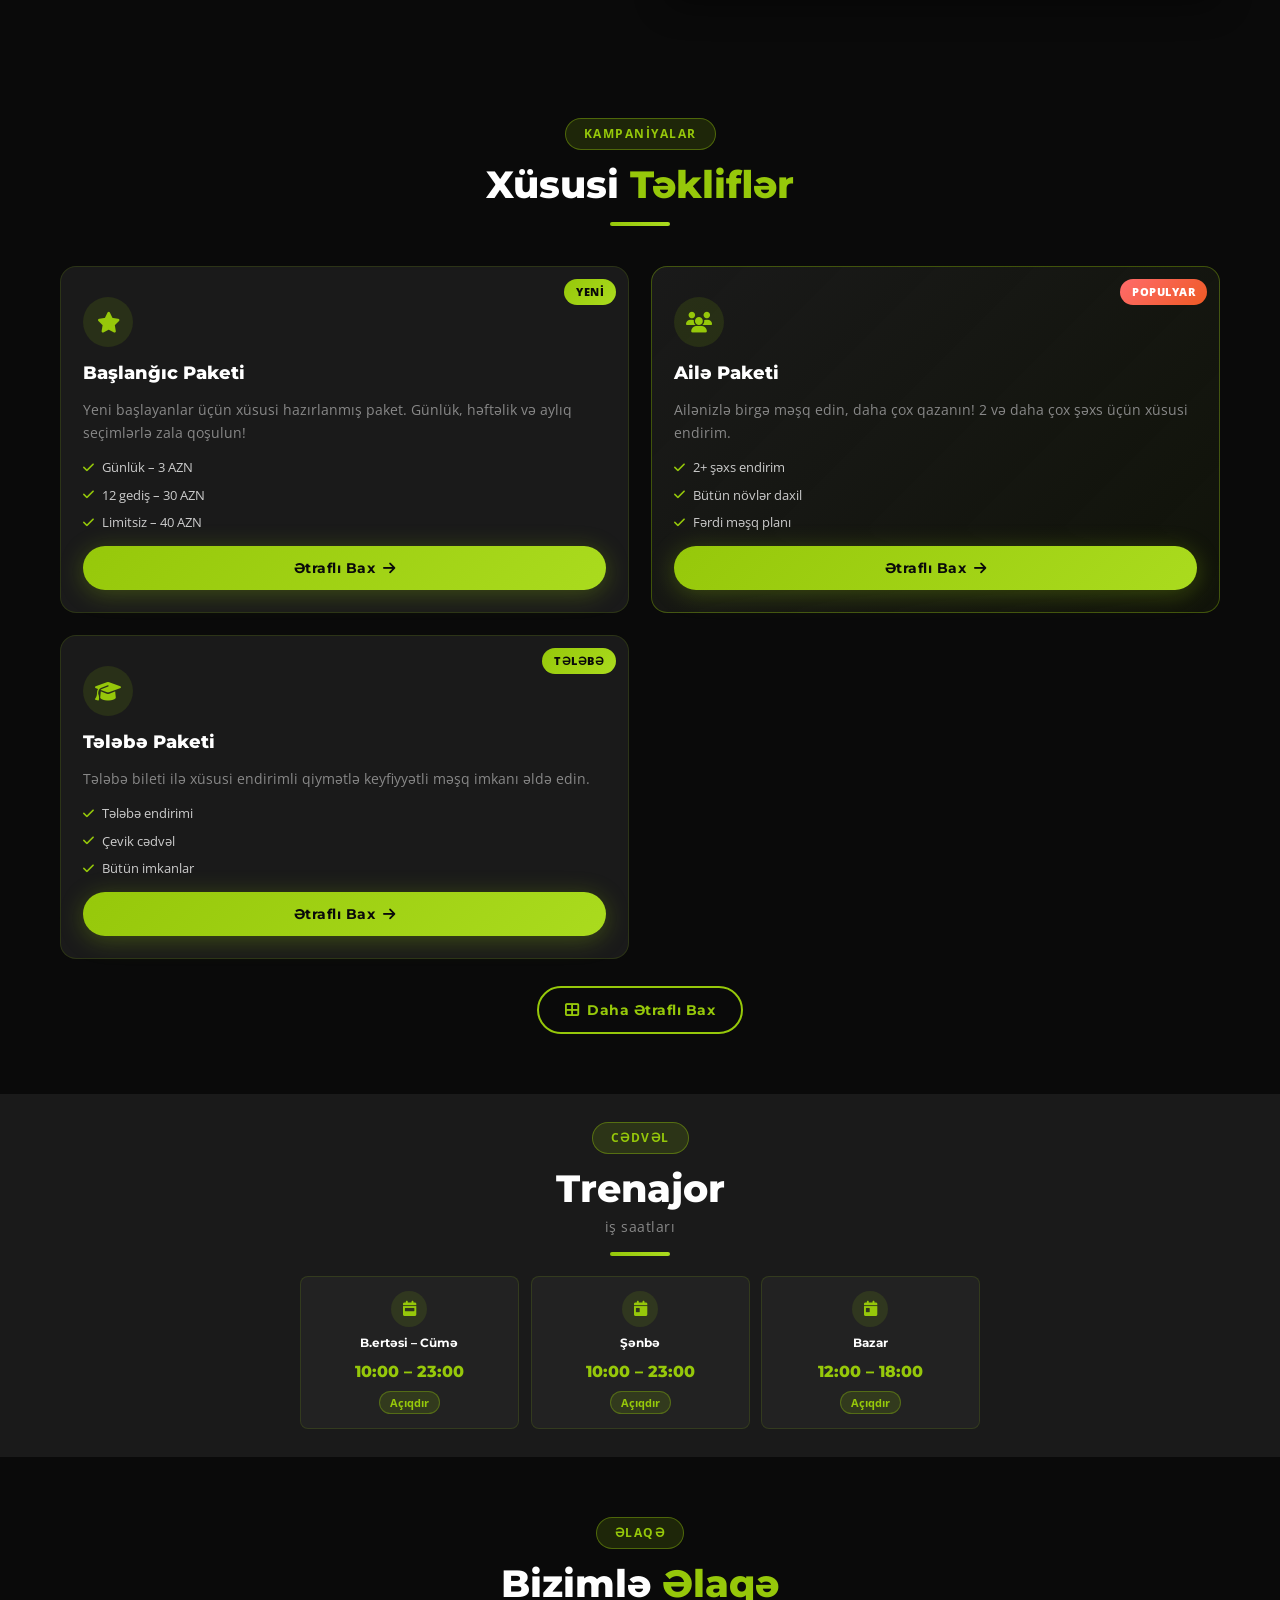
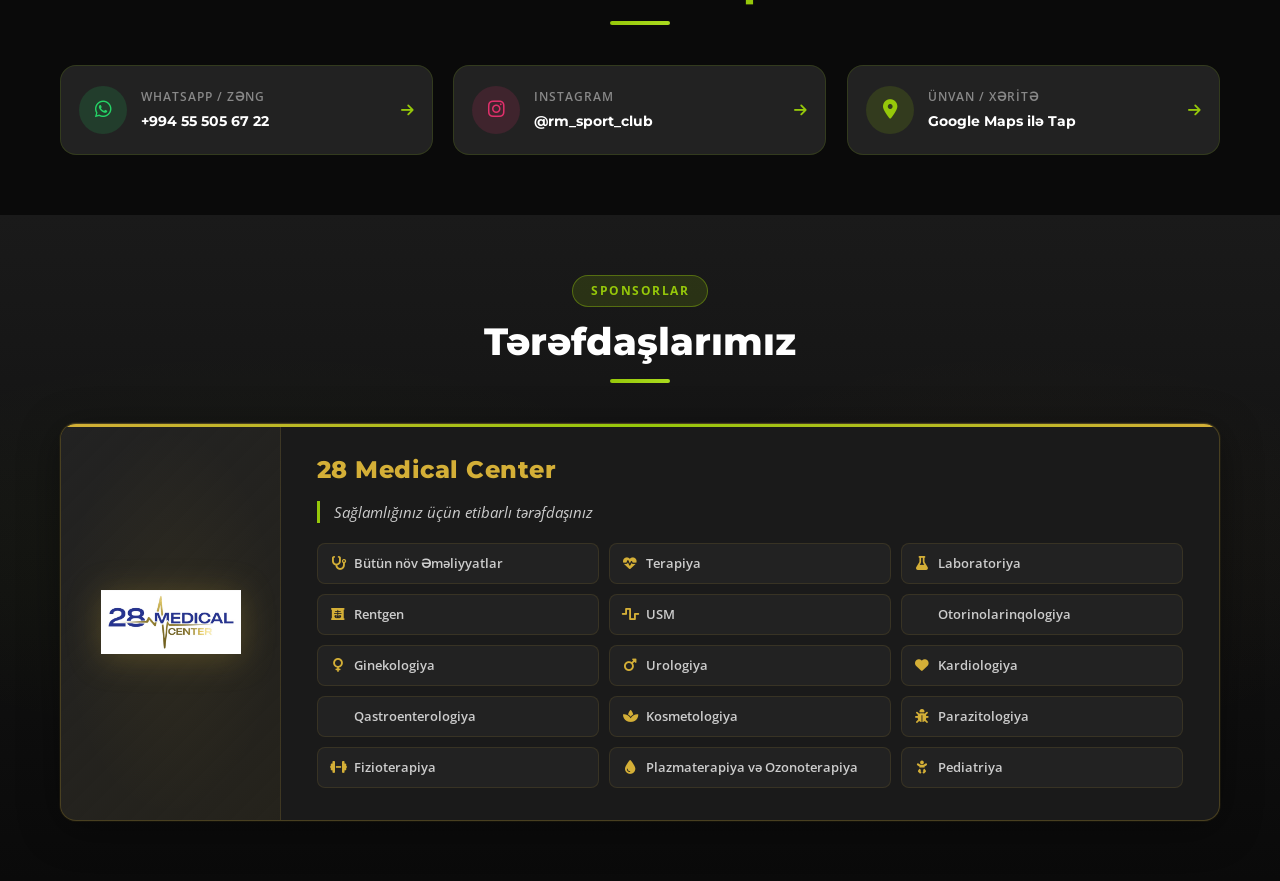
==== commit 7af73783: "Update index.html" ====
--- a/index.html
+++ b/index.html
@@ -523,6 +523,20 @@
             </ul>
           </div>
         </div>
+        <div class="champion-card">
+          <div class="champion-img-wrap">
+            <img src="images/asif.jpg" alt="asif salahlı" loading="lazy" />
+          </div>
+          <div class="champion-info">
+            <h3>asif salahlı</h3>
+            <p class="champion-year">Doğum ili: 2013</p>
+            <ul class="champion-achievements">
+              <li><i class="fas fa-crown"></i> Bakı Çempionu</li>
+              <li><i class="fas fa-medal"></i> Respublika üçüncüsü</li>
+              <li><i class="fas fa-trophy"></i> Respublika Çempionu</li>
+            </ul>
+          </div>
+        </div>
       </div>
 
     </div>
--- a/css/style.css
+++ b/css/style.css
@@ -8,45 +8,22 @@
   padding: 0;
 }
 
-/* Performance: GPU compositing – yalnız aktiv animasiya olunan elementlər */
+/* Performance: GPU compositing for animated elements */
 .hero-logo,
-.hero-scroll {
+.hero-scroll,
+.animate-fade-up,
+.animate-fade-up-delay,
+.animate-fade-up-delay2 {
   will-change: transform, opacity;
 }
 
-/* Reduce layout thrash on static images */
+/* Reduce layout thrash on static elements */
 .gallery-item img,
 .about-img-wrap img,
-.champion-img-wrap img {
+.student-img-wrap img {
   backface-visibility: hidden;
   -webkit-backface-visibility: hidden;
-  content-visibility: auto;
-  contain-intrinsic-size: 300px 200px;
-}
-
-/* Performance: contain layout for heavy sections */
-.section {
-  contain: layout style;
-}
-.hero {
-  contain: layout;
-}
-
-/* Performance: off-screen pages hidden entirely */
-.page:not(.active) {
-  display: none !important;
-  content-visibility: hidden;
-}
-
-/* Fast tap / pointer performance */
-.btn, .btn-gold, .btn-outline, .btn-mint, .btn-whatsapp,
-.training-card, .campaign-card, .nav-link, button {
-  touch-action: manipulation;
-  -webkit-tap-highlight-color: transparent;
-}
-
-/* Prevent font flash */
-html { font-display: swap; }
+}
 
 :root {
   --gold: #D4AF37;
@@ -2387,166 +2364,6 @@
 }
 
 /* =========================================
-   VIP NAV LINK
-   ========================================= */
-.nav-link-vip {
-  background: linear-gradient(135deg, rgba(212,175,55,0.15), rgba(240,208,96,0.1));
-  border: 1px solid rgba(212,175,55,0.35);
-  color: #D4AF37 !important;
-  border-radius: 50px;
-  padding: 6px 14px;
-  font-size: 0.8rem;
-}
-.nav-link-vip:hover,
-.nav-link-vip.active {
-  background: linear-gradient(135deg, #D4AF37, #F0D060) !important;
-  color: var(--black) !important;
-  border-color: #D4AF37;
-}
-
-/* =========================================
-   SPONSORS SECTION
-   ========================================= */
-.sponsors-section {
-  background: var(--dark2);
-}
-
-.sponsor-card-wrap {
-  display: flex;
-  justify-content: center;
-}
-
-.sponsor-card {
-  background: var(--dark3);
-  border: 1px solid rgba(212,175,55,0.25);
-  border-radius: var(--radius);
-  padding: 36px 32px;
-  max-width: 820px;
-  width: 100%;
-  display: flex;
-  gap: 36px;
-  align-items: flex-start;
-  box-shadow: 0 8px 40px rgba(0,0,0,0.35);
-  transition: box-shadow var(--transition), border-color var(--transition);
-}
-
-.sponsor-card:hover {
-  border-color: rgba(212,175,55,0.5);
-  box-shadow: 0 16px 60px rgba(212,175,55,0.1);
-}
-
-.sponsor-logo-wrap {
-  flex-shrink: 0;
-  display: flex;
-  align-items: center;
-  justify-content: center;
-}
-
-.sponsor-logo {
-  width: 140px;
-  height: auto;
-  object-fit: contain;
-  border-radius: var(--radius-sm);
-  background: #fff;
-  padding: 10px;
-  box-shadow: 0 4px 20px rgba(0,0,0,0.3);
-}
-
-.sponsor-info {
-  flex: 1;
-  min-width: 0;
-}
-
-.sponsor-name {
-  font-family: 'Montserrat', sans-serif;
-  font-weight: 900;
-  font-size: 1.4rem;
-  color: #D4AF37;
-  margin-bottom: 4px;
-}
-
-.sponsor-tagline {
-  color: var(--gray);
-  font-size: 0.88rem;
-  margin-bottom: 20px;
-  font-style: italic;
-}
-
-.sponsor-services-grid {
-  display: grid;
-  grid-template-columns: repeat(3, 1fr);
-  gap: 8px 12px;
-}
-
-.sponsor-service {
-  display: flex;
-  align-items: center;
-  gap: 8px;
-  color: var(--gray-light);
-  font-size: 0.84rem;
-  padding: 6px 10px;
-  background: rgba(212,175,55,0.06);
-  border: 1px solid rgba(212,175,55,0.12);
-  border-radius: var(--radius-sm);
-  transition: all var(--transition);
-}
-
-.sponsor-service:hover {
-  background: rgba(212,175,55,0.12);
-  border-color: rgba(212,175,55,0.3);
-  color: var(--white);
-}
-
-.sponsor-service i {
-  color: #D4AF37;
-  font-size: 0.78rem;
-  width: 14px;
-  text-align: center;
-  flex-shrink: 0;
-}
-
-@media (max-width: 900px) {
-  .sponsor-card {
-    flex-direction: column;
-    align-items: center;
-    text-align: center;
-  }
-  .sponsor-services-grid {
-    grid-template-columns: repeat(2, 1fr);
-  }
-  .sponsor-service {
-    justify-content: center;
-  }
-}
-
-@media (max-width: 640px) {
-  .sponsor-card {
-    padding: 24px 18px;
-    gap: 24px;
-  }
-  .sponsor-logo {
-    width: 110px;
-  }
-  .sponsor-name {
-    font-size: 1.2rem;
-  }
-  .sponsor-services-grid {
-    grid-template-columns: repeat(2, 1fr);
-    gap: 6px;
-  }
-  .sponsor-service {
-    font-size: 0.78rem;
-    padding: 5px 8px;
-  }
-}
-
-@media (max-width: 400px) {
-  .sponsor-services-grid {
-    grid-template-columns: 1fr;
-  }
-}
-
-/* =========================================
    PERFORMANCE OPTIMIZATIONS
    ========================================= */
 
@@ -2917,118 +2734,223 @@
 }
 
 /* =========================================
-   ADDITIONAL PERFORMANCE OPTIMIZATIONS
-   ========================================= */
-
-/* Font display optimization */
-@font-face {
-  font-display: swap;
-}
-
-/* Hardware acceleration for all interactive cards */
-.training-card,
-.campaign-card,
-.hours-card,
-.contact-card,
-.champion-card,
-.member-card,
-.gallery-item,
-.athletes-gallery-item,
-.champions-gallery-item,
-.home-training-card,
-.starter-price-option {
-  transform: translateZ(0);
-  -webkit-transform: translateZ(0);
-  will-change: auto;
-}
-
-/* Only activate will-change on hover to save GPU memory */
-.training-card:hover,
-.campaign-card:hover,
-.hours-card:hover,
-.contact-card:hover,
-.champion-card:hover,
-.member-card:hover {
-  will-change: transform, box-shadow;
-}
-
-/* Reduce animation on battery saver */
-@media (prefers-reduced-motion: reduce) {
-  .hero-logo {
-    animation: none !important;
-  }
-  .hero-scroll {
-    animation: none !important;
-  }
-  .animate-fade-up,
-  .animate-fade-up-delay,
-  .animate-fade-up-delay2 {
-    animation: none !important;
-    opacity: 1 !important;
-    transform: none !important;
-  }
-}
-
-/* Optimize scrolling performance */
-html {
-  scroll-behavior: auto;
-  -webkit-overflow-scrolling: touch;
-}
-
-/* Prevent layout shift for images */
-img {
+   SPONSORS / TƏRƏFDAŞLARIMİZ SECTION
+   ========================================= */
+.sponsors-section {
+  background: linear-gradient(180deg, var(--dark2) 0%, var(--black) 100%);
+  position: relative;
+  overflow: hidden;
+}
+
+.sponsors-section::before {
+  content: '';
+  position: absolute;
+  inset: 0;
+  background:
+    radial-gradient(ellipse 60% 50% at 20% 50%, rgba(150,200,10,0.04) 0%, transparent 60%),
+    radial-gradient(ellipse 50% 50% at 80% 50%, rgba(212,175,55,0.04) 0%, transparent 60%);
+  pointer-events: none;
+}
+
+.sponsor-card-wrap {
+  display: flex;
+  flex-direction: column;
+  gap: 24px;
+  position: relative;
+  z-index: 1;
+}
+
+.sponsor-card {
+  display: grid;
+  grid-template-columns: 220px 1fr;
+  gap: 0;
+  background: var(--dark2);
+  border: 1px solid rgba(212,175,55,0.25);
+  border-radius: var(--radius);
+  overflow: hidden;
+  box-shadow: 0 8px 40px rgba(0,0,0,0.4), 0 0 0 1px rgba(212,175,55,0.08);
+  transition: all 0.3s ease;
+  position: relative;
+}
+
+.sponsor-card::before {
+  content: '';
+  position: absolute;
+  top: 0;
+  left: 0;
+  right: 0;
+  height: 3px;
+  background: linear-gradient(90deg, var(--gold), var(--lime), var(--gold));
+  z-index: 2;
+}
+
+.sponsor-card:hover {
+  transform: translateY(-4px);
+  box-shadow: 0 20px 60px rgba(0,0,0,0.5), 0 0 0 1px rgba(212,175,55,0.3);
+  border-color: rgba(212,175,55,0.5);
+}
+
+/* Logo panel – sol tərəf */
+.sponsor-logo-wrap {
+  background: linear-gradient(135deg, var(--dark3), rgba(212,175,55,0.06));
+  display: flex;
+  align-items: center;
+  justify-content: center;
+  padding: 36px 28px;
+  border-right: 1px solid rgba(212,175,55,0.15);
+  position: relative;
+  overflow: hidden;
+}
+
+.sponsor-logo-wrap::after {
+  content: '';
+  position: absolute;
+  inset: 0;
+  background: radial-gradient(ellipse 70% 70% at 50% 50%, rgba(212,175,55,0.06) 0%, transparent 70%);
+  pointer-events: none;
+}
+
+.sponsor-logo {
+  width: 140px;
   height: auto;
-}
-
-/* Content visibility for off-screen sections */
-#page-gallery,
-#page-champions,
-#page-athletes,
-#page-campaigns,
-#page-martial-arts,
-#page-fitness {
-  content-visibility: auto;
-}
-
-/* Optimize font rendering */
-body {
-  -webkit-font-smoothing: antialiased;
-  -moz-osx-font-smoothing: grayscale;
-  text-rendering: optimizeLegibility;
-}
-
-/* Optimize nav rendering */
-.navbar {
-  transform: translateZ(0);
-  will-change: auto;
-}
-
-/* Improve tap targets on mobile */
+  object-fit: contain;
+  filter: drop-shadow(0 4px 16px rgba(212,175,55,0.25));
+  transition: filter 0.3s ease, transform 0.3s ease;
+  position: relative;
+  z-index: 1;
+}
+
+.sponsor-card:hover .sponsor-logo {
+  filter: drop-shadow(0 6px 24px rgba(212,175,55,0.45));
+  transform: scale(1.05);
+}
+
+/* Info panel – sağ tərəf */
+.sponsor-info {
+  padding: 32px 36px;
+  display: flex;
+  flex-direction: column;
+  gap: 16px;
+}
+
+.sponsor-name {
+  font-family: 'Montserrat', sans-serif;
+  font-size: 1.5rem;
+  font-weight: 800;
+  color: var(--gold);
+  letter-spacing: 0.02em;
+  line-height: 1.2;
+}
+
+.sponsor-tagline {
+  font-size: 0.92rem;
+  color: var(--gray-light);
+  font-style: italic;
+  padding-left: 14px;
+  border-left: 3px solid var(--lime);
+  line-height: 1.5;
+}
+
+/* Xidmətlər grid */
+.sponsor-services-grid {
+  display: grid;
+  grid-template-columns: repeat(3, 1fr);
+  gap: 10px;
+  margin-top: 4px;
+}
+
+.sponsor-service {
+  display: flex;
+  align-items: center;
+  gap: 8px;
+  background: var(--dark3);
+  border: 1px solid rgba(212,175,55,0.12);
+  border-radius: var(--radius-sm);
+  padding: 9px 12px;
+  font-size: 0.82rem;
+  color: var(--gray-light);
+  font-weight: 600;
+  transition: all 0.22s ease;
+  cursor: default;
+}
+
+.sponsor-service:hover {
+  background: rgba(212,175,55,0.08);
+  border-color: rgba(212,175,55,0.3);
+  color: var(--white);
+  transform: translateY(-1px);
+}
+
+.sponsor-service i {
+  color: var(--gold);
+  font-size: 0.85rem;
+  flex-shrink: 0;
+  width: 16px;
+  text-align: center;
+  transition: color 0.22s ease;
+}
+
+.sponsor-service:hover i {
+  color: var(--lime);
+}
+
+/* Responsive */
+@media (max-width: 900px) {
+  .sponsor-card {
+    grid-template-columns: 1fr;
+  }
+
+  .sponsor-logo-wrap {
+    border-right: none;
+    border-bottom: 1px solid rgba(212,175,55,0.15);
+    padding: 28px 20px;
+  }
+
+  .sponsor-logo {
+    width: 110px;
+  }
+
+  .sponsor-info {
+    padding: 24px 22px;
+  }
+
+  .sponsor-services-grid {
+    grid-template-columns: repeat(2, 1fr);
+  }
+
+  .sponsor-name {
+    font-size: 1.25rem;
+  }
+}
+
 @media (max-width: 640px) {
-  .btn {
-    min-height: 44px;
-    min-width: 44px;
-  }
-  .nav-link {
-    min-height: 44px;
-    display: flex;
-    align-items: center;
-    justify-content: center;
-  }
-  .back-btn {
-    min-height: 44px;
-  }
-  .hamburger {
-    min-width: 44px;
-    min-height: 44px;
-    justify-content: center;
-    align-items: center;
-    display: flex;
-    flex-direction: column;
-  }
-}
-
-/* Optimize page loading skeleton */
-.page:not(.active) {
-  content-visibility: hidden;
-}
+  .sponsor-services-grid {
+    grid-template-columns: repeat(2, 1fr);
+    gap: 8px;
+  }
+
+  .sponsor-service {
+    padding: 8px 10px;
+    font-size: 0.78rem;
+  }
+
+  .sponsor-info {
+    padding: 20px 16px;
+  }
+
+  .sponsor-name {
+    font-size: 1.1rem;
+  }
+}
+
+@media (max-width: 480px) {
+  .sponsor-services-grid {
+    grid-template-columns: 1fr 1fr;
+    gap: 7px;
+  }
+
+  .sponsor-service {
+    font-size: 0.75rem;
+    padding: 7px 9px;
+  }
+}
--- a/css/style.css
+++ b/css/style.css
@@ -8,45 +8,22 @@
   padding: 0;
 }
 
-/* Performance: GPU compositing – yalnız aktiv animasiya olunan elementlər */
+/* Performance: GPU compositing for animated elements */
 .hero-logo,
-.hero-scroll {
+.hero-scroll,
+.animate-fade-up,
+.animate-fade-up-delay,
+.animate-fade-up-delay2 {
   will-change: transform, opacity;
 }
 
-/* Reduce layout thrash on static images */
+/* Reduce layout thrash on static elements */
 .gallery-item img,
 .about-img-wrap img,
-.champion-img-wrap img {
+.student-img-wrap img {
   backface-visibility: hidden;
   -webkit-backface-visibility: hidden;
-  content-visibility: auto;
-  contain-intrinsic-size: 300px 200px;
-}
-
-/* Performance: contain layout for heavy sections */
-.section {
-  contain: layout style;
-}
-.hero {
-  contain: layout;
-}
-
-/* Performance: off-screen pages hidden entirely */
-.page:not(.active) {
-  display: none !important;
-  content-visibility: hidden;
-}
-
-/* Fast tap / pointer performance */
-.btn, .btn-gold, .btn-outline, .btn-mint, .btn-whatsapp,
-.training-card, .campaign-card, .nav-link, button {
-  touch-action: manipulation;
-  -webkit-tap-highlight-color: transparent;
-}
-
-/* Prevent font flash */
-html { font-display: swap; }
+}
 
 :root {
   --gold: #D4AF37;
@@ -2387,166 +2364,6 @@
 }
 
 /* =========================================
-   VIP NAV LINK
-   ========================================= */
-.nav-link-vip {
-  background: linear-gradient(135deg, rgba(212,175,55,0.15), rgba(240,208,96,0.1));
-  border: 1px solid rgba(212,175,55,0.35);
-  color: #D4AF37 !important;
-  border-radius: 50px;
-  padding: 6px 14px;
-  font-size: 0.8rem;
-}
-.nav-link-vip:hover,
-.nav-link-vip.active {
-  background: linear-gradient(135deg, #D4AF37, #F0D060) !important;
-  color: var(--black) !important;
-  border-color: #D4AF37;
-}
-
-/* =========================================
-   SPONSORS SECTION
-   ========================================= */
-.sponsors-section {
-  background: var(--dark2);
-}
-
-.sponsor-card-wrap {
-  display: flex;
-  justify-content: center;
-}
-
-.sponsor-card {
-  background: var(--dark3);
-  border: 1px solid rgba(212,175,55,0.25);
-  border-radius: var(--radius);
-  padding: 36px 32px;
-  max-width: 820px;
-  width: 100%;
-  display: flex;
-  gap: 36px;
-  align-items: flex-start;
-  box-shadow: 0 8px 40px rgba(0,0,0,0.35);
-  transition: box-shadow var(--transition), border-color var(--transition);
-}
-
-.sponsor-card:hover {
-  border-color: rgba(212,175,55,0.5);
-  box-shadow: 0 16px 60px rgba(212,175,55,0.1);
-}
-
-.sponsor-logo-wrap {
-  flex-shrink: 0;
-  display: flex;
-  align-items: center;
-  justify-content: center;
-}
-
-.sponsor-logo {
-  width: 140px;
-  height: auto;
-  object-fit: contain;
-  border-radius: var(--radius-sm);
-  background: #fff;
-  padding: 10px;
-  box-shadow: 0 4px 20px rgba(0,0,0,0.3);
-}
-
-.sponsor-info {
-  flex: 1;
-  min-width: 0;
-}
-
-.sponsor-name {
-  font-family: 'Montserrat', sans-serif;
-  font-weight: 900;
-  font-size: 1.4rem;
-  color: #D4AF37;
-  margin-bottom: 4px;
-}
-
-.sponsor-tagline {
-  color: var(--gray);
-  font-size: 0.88rem;
-  margin-bottom: 20px;
-  font-style: italic;
-}
-
-.sponsor-services-grid {
-  display: grid;
-  grid-template-columns: repeat(3, 1fr);
-  gap: 8px 12px;
-}
-
-.sponsor-service {
-  display: flex;
-  align-items: center;
-  gap: 8px;
-  color: var(--gray-light);
-  font-size: 0.84rem;
-  padding: 6px 10px;
-  background: rgba(212,175,55,0.06);
-  border: 1px solid rgba(212,175,55,0.12);
-  border-radius: var(--radius-sm);
-  transition: all var(--transition);
-}
-
-.sponsor-service:hover {
-  background: rgba(212,175,55,0.12);
-  border-color: rgba(212,175,55,0.3);
-  color: var(--white);
-}
-
-.sponsor-service i {
-  color: #D4AF37;
-  font-size: 0.78rem;
-  width: 14px;
-  text-align: center;
-  flex-shrink: 0;
-}
-
-@media (max-width: 900px) {
-  .sponsor-card {
-    flex-direction: column;
-    align-items: center;
-    text-align: center;
-  }
-  .sponsor-services-grid {
-    grid-template-columns: repeat(2, 1fr);
-  }
-  .sponsor-service {
-    justify-content: center;
-  }
-}
-
-@media (max-width: 640px) {
-  .sponsor-card {
-    padding: 24px 18px;
-    gap: 24px;
-  }
-  .sponsor-logo {
-    width: 110px;
-  }
-  .sponsor-name {
-    font-size: 1.2rem;
-  }
-  .sponsor-services-grid {
-    grid-template-columns: repeat(2, 1fr);
-    gap: 6px;
-  }
-  .sponsor-service {
-    font-size: 0.78rem;
-    padding: 5px 8px;
-  }
-}
-
-@media (max-width: 400px) {
-  .sponsor-services-grid {
-    grid-template-columns: 1fr;
-  }
-}
-
-/* =========================================
    PERFORMANCE OPTIMIZATIONS
    ========================================= */
 
@@ -2917,118 +2734,223 @@
 }
 
 /* =========================================
-   ADDITIONAL PERFORMANCE OPTIMIZATIONS
-   ========================================= */
-
-/* Font display optimization */
-@font-face {
-  font-display: swap;
-}
-
-/* Hardware acceleration for all interactive cards */
-.training-card,
-.campaign-card,
-.hours-card,
-.contact-card,
-.champion-card,
-.member-card,
-.gallery-item,
-.athletes-gallery-item,
-.champions-gallery-item,
-.home-training-card,
-.starter-price-option {
-  transform: translateZ(0);
-  -webkit-transform: translateZ(0);
-  will-change: auto;
-}
-
-/* Only activate will-change on hover to save GPU memory */
-.training-card:hover,
-.campaign-card:hover,
-.hours-card:hover,
-.contact-card:hover,
-.champion-card:hover,
-.member-card:hover {
-  will-change: transform, box-shadow;
-}
-
-/* Reduce animation on battery saver */
-@media (prefers-reduced-motion: reduce) {
-  .hero-logo {
-    animation: none !important;
-  }
-  .hero-scroll {
-    animation: none !important;
-  }
-  .animate-fade-up,
-  .animate-fade-up-delay,
-  .animate-fade-up-delay2 {
-    animation: none !important;
-    opacity: 1 !important;
-    transform: none !important;
-  }
-}
-
-/* Optimize scrolling performance */
-html {
-  scroll-behavior: auto;
-  -webkit-overflow-scrolling: touch;
-}
-
-/* Prevent layout shift for images */
-img {
+   SPONSORS / TƏRƏFDAŞLARIMİZ SECTION
+   ========================================= */
+.sponsors-section {
+  background: linear-gradient(180deg, var(--dark2) 0%, var(--black) 100%);
+  position: relative;
+  overflow: hidden;
+}
+
+.sponsors-section::before {
+  content: '';
+  position: absolute;
+  inset: 0;
+  background:
+    radial-gradient(ellipse 60% 50% at 20% 50%, rgba(150,200,10,0.04) 0%, transparent 60%),
+    radial-gradient(ellipse 50% 50% at 80% 50%, rgba(212,175,55,0.04) 0%, transparent 60%);
+  pointer-events: none;
+}
+
+.sponsor-card-wrap {
+  display: flex;
+  flex-direction: column;
+  gap: 24px;
+  position: relative;
+  z-index: 1;
+}
+
+.sponsor-card {
+  display: grid;
+  grid-template-columns: 220px 1fr;
+  gap: 0;
+  background: var(--dark2);
+  border: 1px solid rgba(212,175,55,0.25);
+  border-radius: var(--radius);
+  overflow: hidden;
+  box-shadow: 0 8px 40px rgba(0,0,0,0.4), 0 0 0 1px rgba(212,175,55,0.08);
+  transition: all 0.3s ease;
+  position: relative;
+}
+
+.sponsor-card::before {
+  content: '';
+  position: absolute;
+  top: 0;
+  left: 0;
+  right: 0;
+  height: 3px;
+  background: linear-gradient(90deg, var(--gold), var(--lime), var(--gold));
+  z-index: 2;
+}
+
+.sponsor-card:hover {
+  transform: translateY(-4px);
+  box-shadow: 0 20px 60px rgba(0,0,0,0.5), 0 0 0 1px rgba(212,175,55,0.3);
+  border-color: rgba(212,175,55,0.5);
+}
+
+/* Logo panel – sol tərəf */
+.sponsor-logo-wrap {
+  background: linear-gradient(135deg, var(--dark3), rgba(212,175,55,0.06));
+  display: flex;
+  align-items: center;
+  justify-content: center;
+  padding: 36px 28px;
+  border-right: 1px solid rgba(212,175,55,0.15);
+  position: relative;
+  overflow: hidden;
+}
+
+.sponsor-logo-wrap::after {
+  content: '';
+  position: absolute;
+  inset: 0;
+  background: radial-gradient(ellipse 70% 70% at 50% 50%, rgba(212,175,55,0.06) 0%, transparent 70%);
+  pointer-events: none;
+}
+
+.sponsor-logo {
+  width: 140px;
   height: auto;
-}
-
-/* Content visibility for off-screen sections */
-#page-gallery,
-#page-champions,
-#page-athletes,
-#page-campaigns,
-#page-martial-arts,
-#page-fitness {
-  content-visibility: auto;
-}
-
-/* Optimize font rendering */
-body {
-  -webkit-font-smoothing: antialiased;
-  -moz-osx-font-smoothing: grayscale;
-  text-rendering: optimizeLegibility;
-}
-
-/* Optimize nav rendering */
-.navbar {
-  transform: translateZ(0);
-  will-change: auto;
-}
-
-/* Improve tap targets on mobile */
+  object-fit: contain;
+  filter: drop-shadow(0 4px 16px rgba(212,175,55,0.25));
+  transition: filter 0.3s ease, transform 0.3s ease;
+  position: relative;
+  z-index: 1;
+}
+
+.sponsor-card:hover .sponsor-logo {
+  filter: drop-shadow(0 6px 24px rgba(212,175,55,0.45));
+  transform: scale(1.05);
+}
+
+/* Info panel – sağ tərəf */
+.sponsor-info {
+  padding: 32px 36px;
+  display: flex;
+  flex-direction: column;
+  gap: 16px;
+}
+
+.sponsor-name {
+  font-family: 'Montserrat', sans-serif;
+  font-size: 1.5rem;
+  font-weight: 800;
+  color: var(--gold);
+  letter-spacing: 0.02em;
+  line-height: 1.2;
+}
+
+.sponsor-tagline {
+  font-size: 0.92rem;
+  color: var(--gray-light);
+  font-style: italic;
+  padding-left: 14px;
+  border-left: 3px solid var(--lime);
+  line-height: 1.5;
+}
+
+/* Xidmətlər grid */
+.sponsor-services-grid {
+  display: grid;
+  grid-template-columns: repeat(3, 1fr);
+  gap: 10px;
+  margin-top: 4px;
+}
+
+.sponsor-service {
+  display: flex;
+  align-items: center;
+  gap: 8px;
+  background: var(--dark3);
+  border: 1px solid rgba(212,175,55,0.12);
+  border-radius: var(--radius-sm);
+  padding: 9px 12px;
+  font-size: 0.82rem;
+  color: var(--gray-light);
+  font-weight: 600;
+  transition: all 0.22s ease;
+  cursor: default;
+}
+
+.sponsor-service:hover {
+  background: rgba(212,175,55,0.08);
+  border-color: rgba(212,175,55,0.3);
+  color: var(--white);
+  transform: translateY(-1px);
+}
+
+.sponsor-service i {
+  color: var(--gold);
+  font-size: 0.85rem;
+  flex-shrink: 0;
+  width: 16px;
+  text-align: center;
+  transition: color 0.22s ease;
+}
+
+.sponsor-service:hover i {
+  color: var(--lime);
+}
+
+/* Responsive */
+@media (max-width: 900px) {
+  .sponsor-card {
+    grid-template-columns: 1fr;
+  }
+
+  .sponsor-logo-wrap {
+    border-right: none;
+    border-bottom: 1px solid rgba(212,175,55,0.15);
+    padding: 28px 20px;
+  }
+
+  .sponsor-logo {
+    width: 110px;
+  }
+
+  .sponsor-info {
+    padding: 24px 22px;
+  }
+
+  .sponsor-services-grid {
+    grid-template-columns: repeat(2, 1fr);
+  }
+
+  .sponsor-name {
+    font-size: 1.25rem;
+  }
+}
+
 @media (max-width: 640px) {
-  .btn {
-    min-height: 44px;
-    min-width: 44px;
-  }
-  .nav-link {
-    min-height: 44px;
-    display: flex;
-    align-items: center;
-    justify-content: center;
-  }
-  .back-btn {
-    min-height: 44px;
-  }
-  .hamburger {
-    min-width: 44px;
-    min-height: 44px;
-    justify-content: center;
-    align-items: center;
-    display: flex;
-    flex-direction: column;
-  }
-}
-
-/* Optimize page loading skeleton */
-.page:not(.active) {
-  content-visibility: hidden;
-}
+  .sponsor-services-grid {
+    grid-template-columns: repeat(2, 1fr);
+    gap: 8px;
+  }
+
+  .sponsor-service {
+    padding: 8px 10px;
+    font-size: 0.78rem;
+  }
+
+  .sponsor-info {
+    padding: 20px 16px;
+  }
+
+  .sponsor-name {
+    font-size: 1.1rem;
+  }
+}
+
+@media (max-width: 480px) {
+  .sponsor-services-grid {
+    grid-template-columns: 1fr 1fr;
+    gap: 7px;
+  }
+
+  .sponsor-service {
+    font-size: 0.75rem;
+    padding: 7px 9px;
+  }
+}
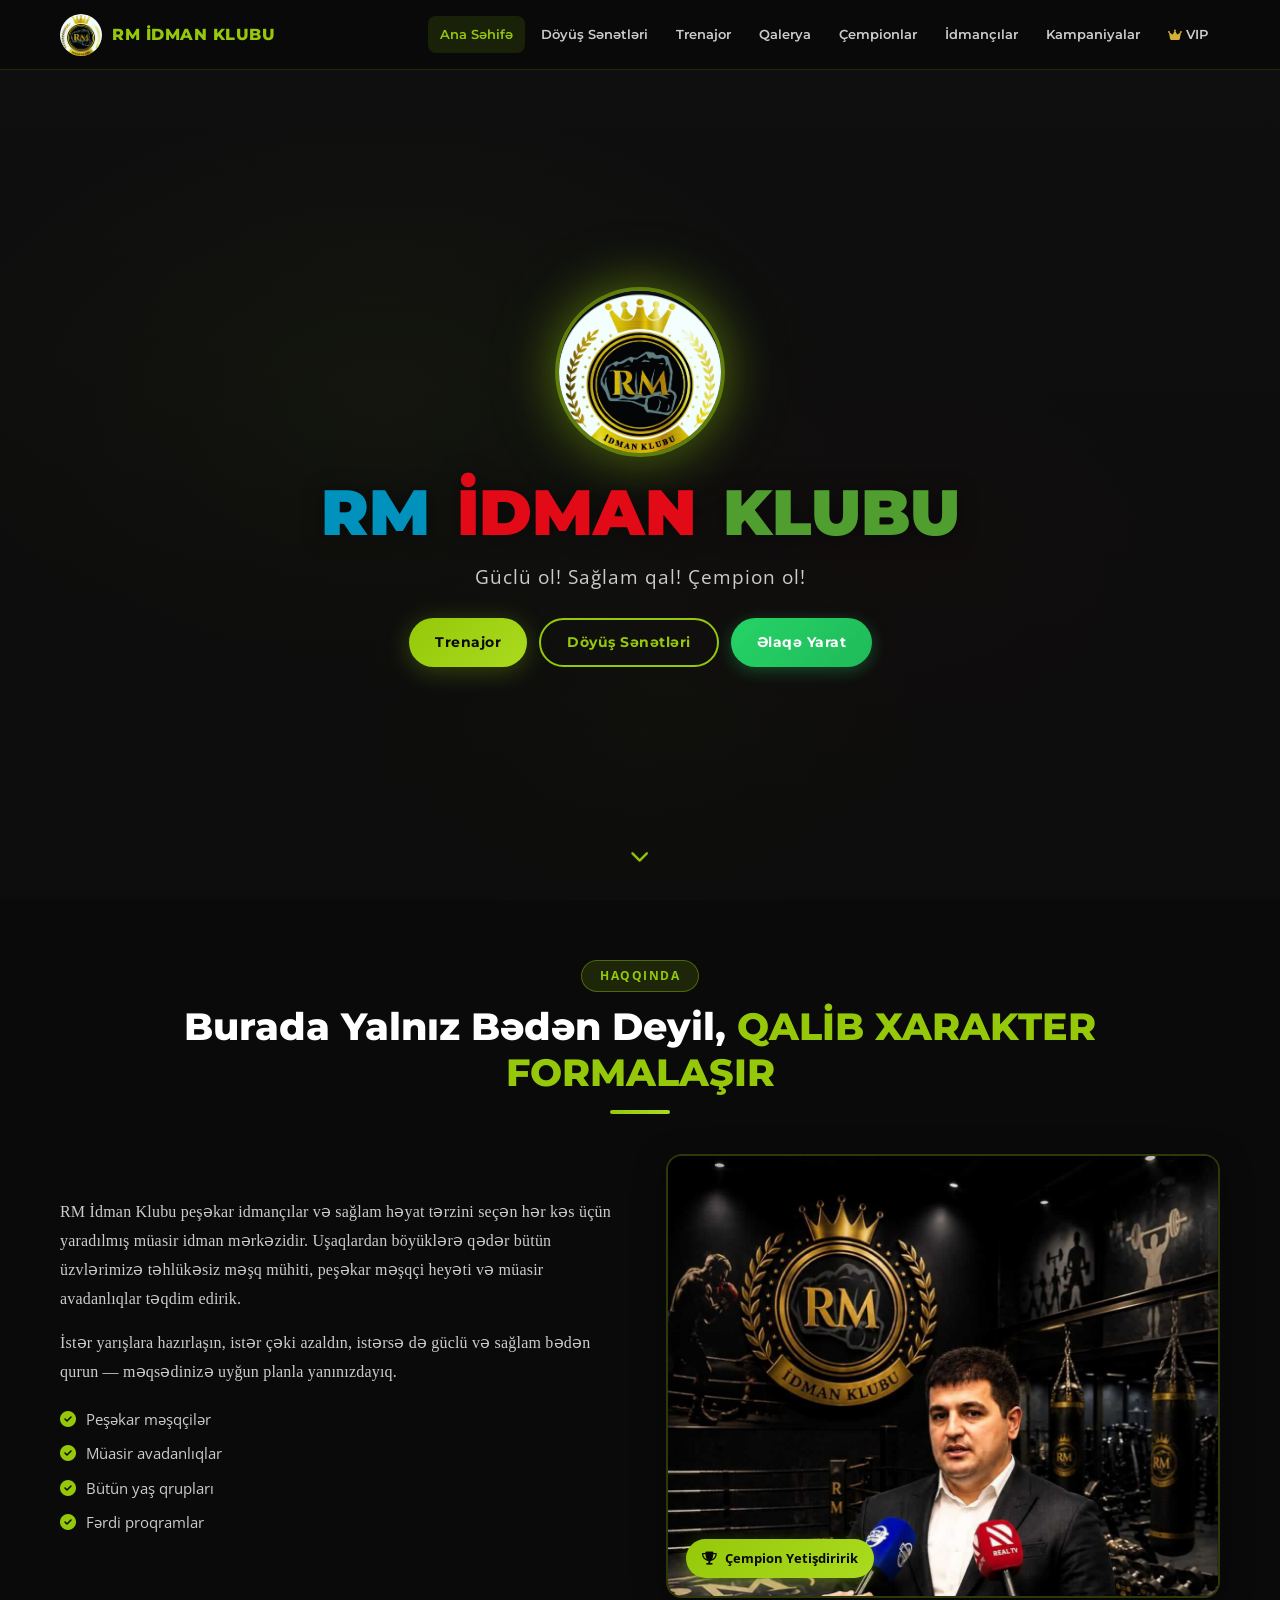
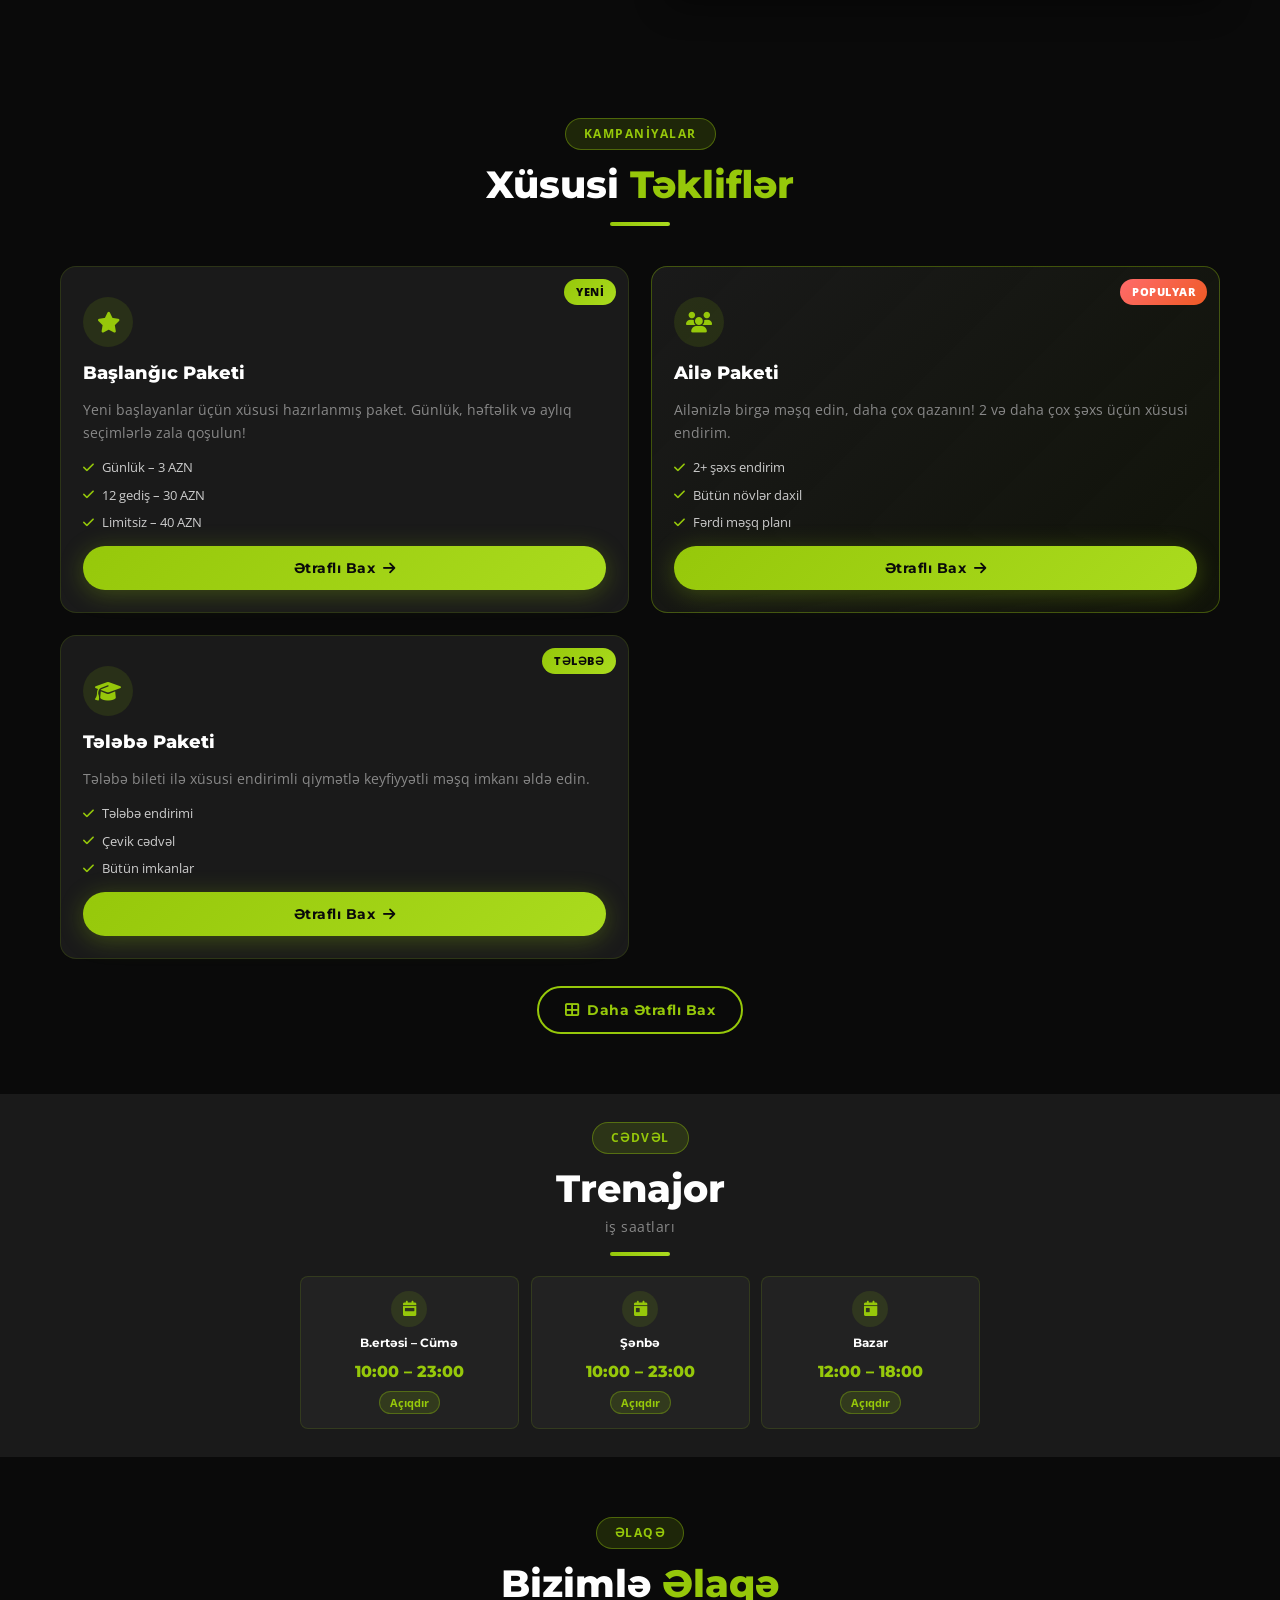
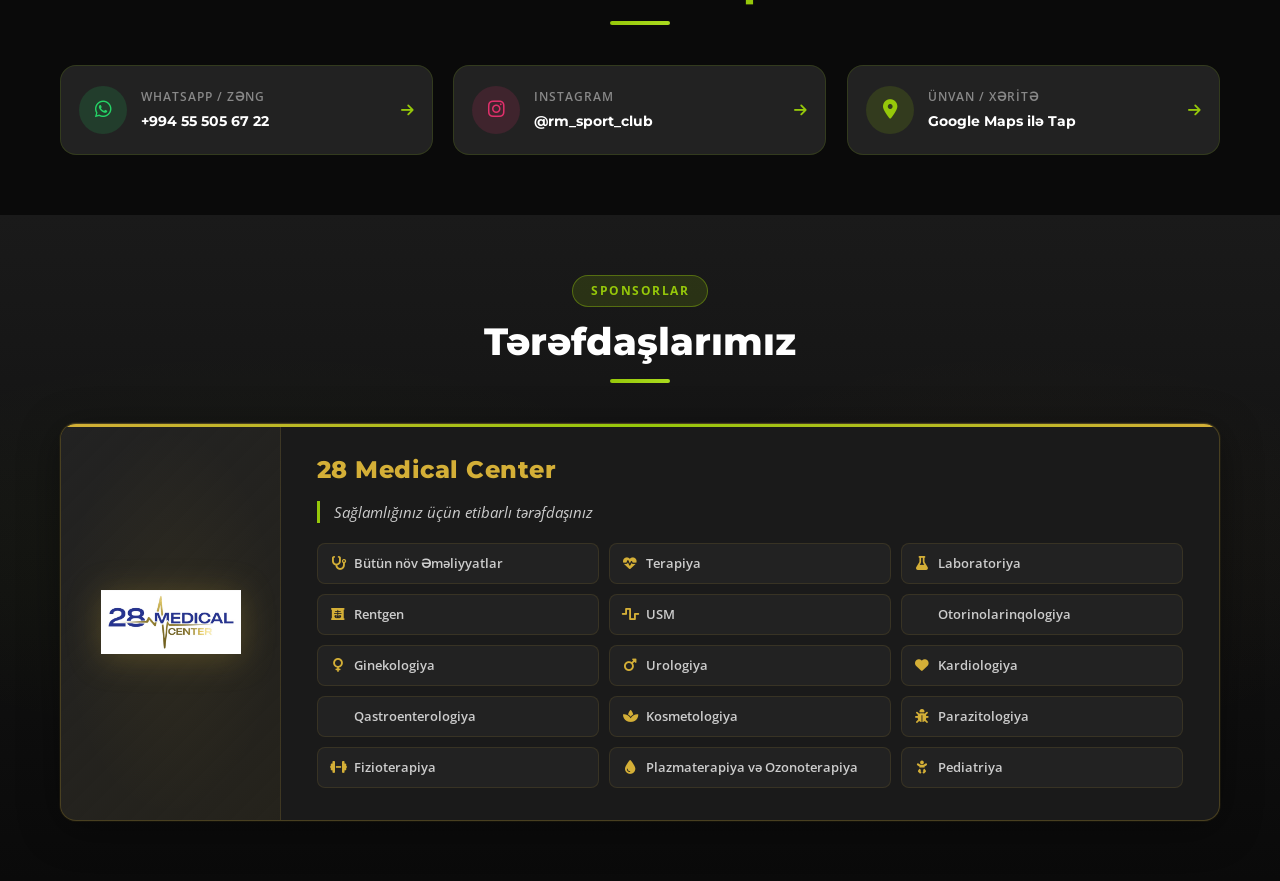
==== commit b8b643c5: "Update index.html" ====
--- a/index.html
+++ b/index.html
@@ -523,22 +523,6 @@
             </ul>
           </div>
         </div>
-        <div class="champion-card">
-          <div class="champion-img-wrap">
-            <img src="images/asif.jpg" alt="asif salahlı" loading="lazy" />
-          </div>
-          <div class="champion-info">
-            <h3>asif salahlı</h3>
-            <p class="champion-year">Doğum ili: 2013</p>
-            <ul class="champion-achievements">
-              <li><i class="fas fa-crown"></i> Bakı Çempionu</li>
-              <li><i class="fas fa-medal"></i> Respublika üçüncüsü</li>
-              <li><i class="fas fa-trophy"></i> Respublika Çempionu</li>
-            </ul>
-          </div>
-        </div>
-      </div>
-
     </div>
   </section>
 </main>
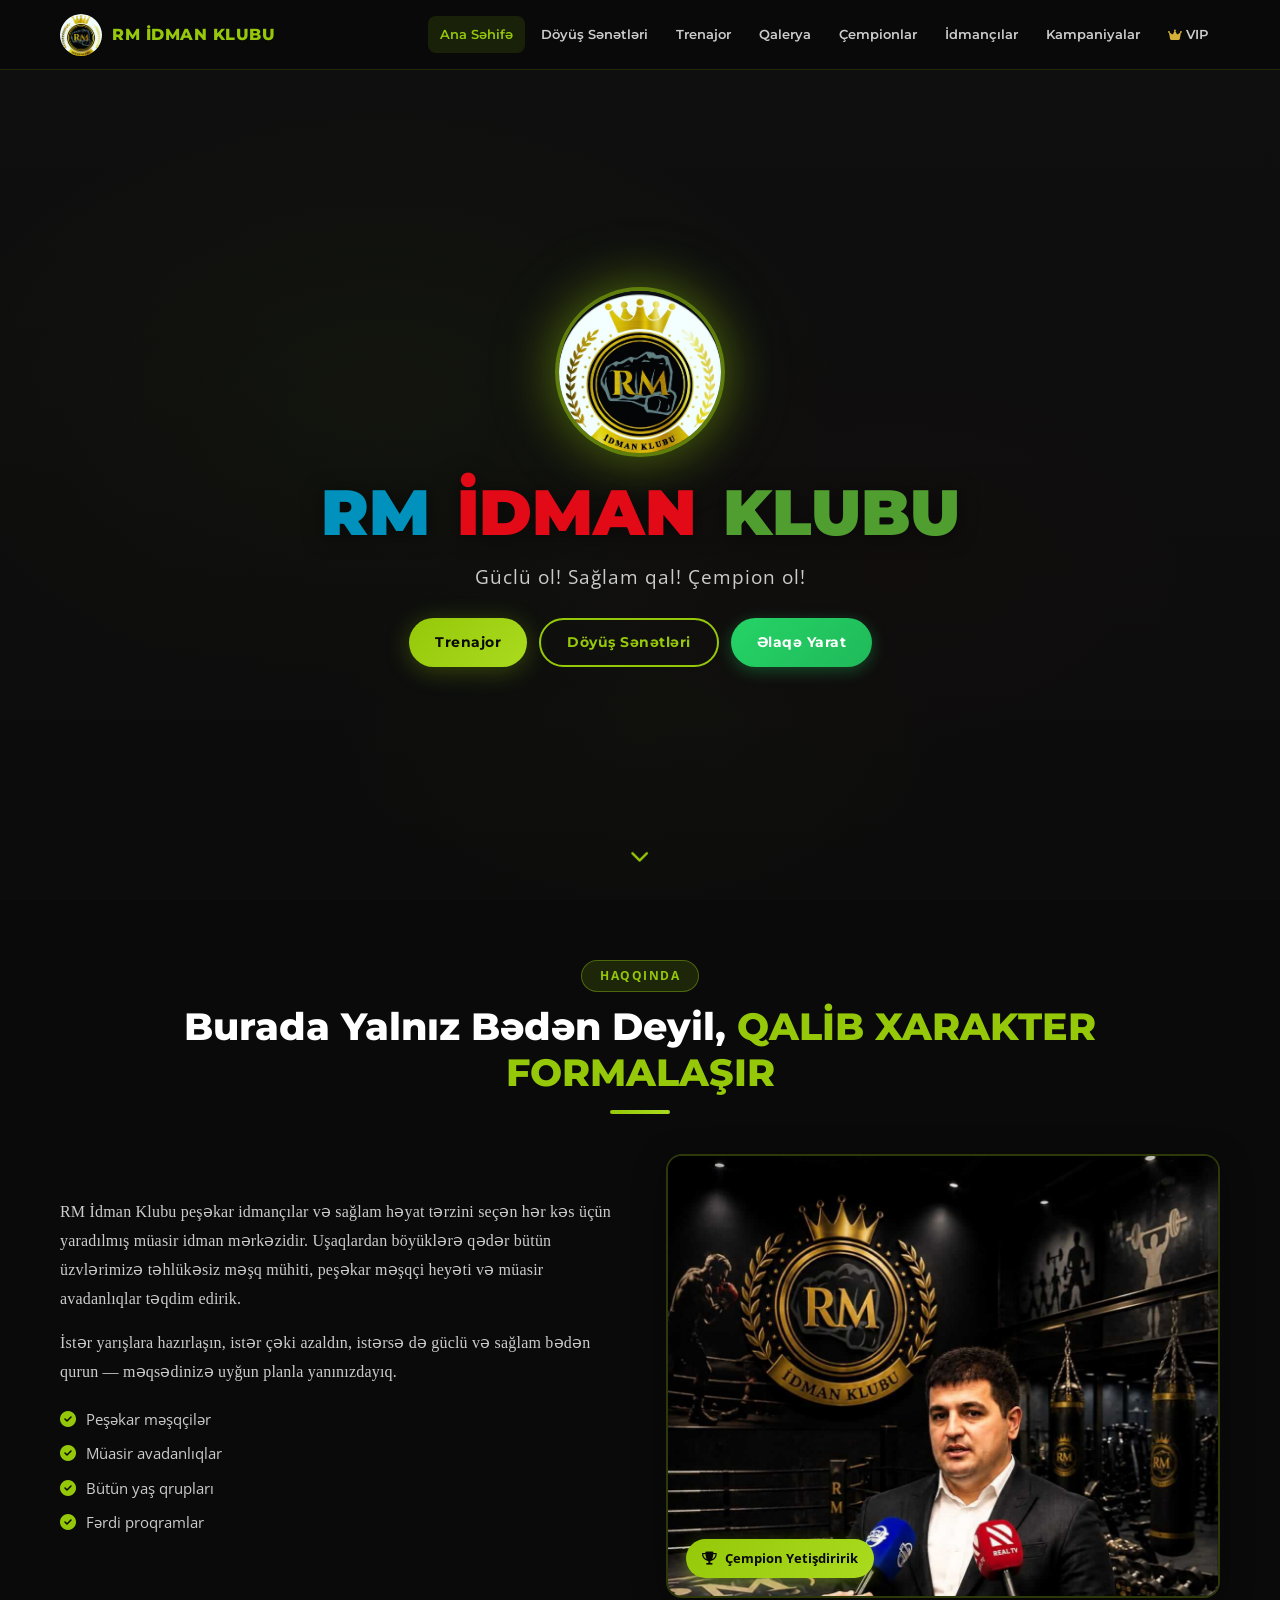
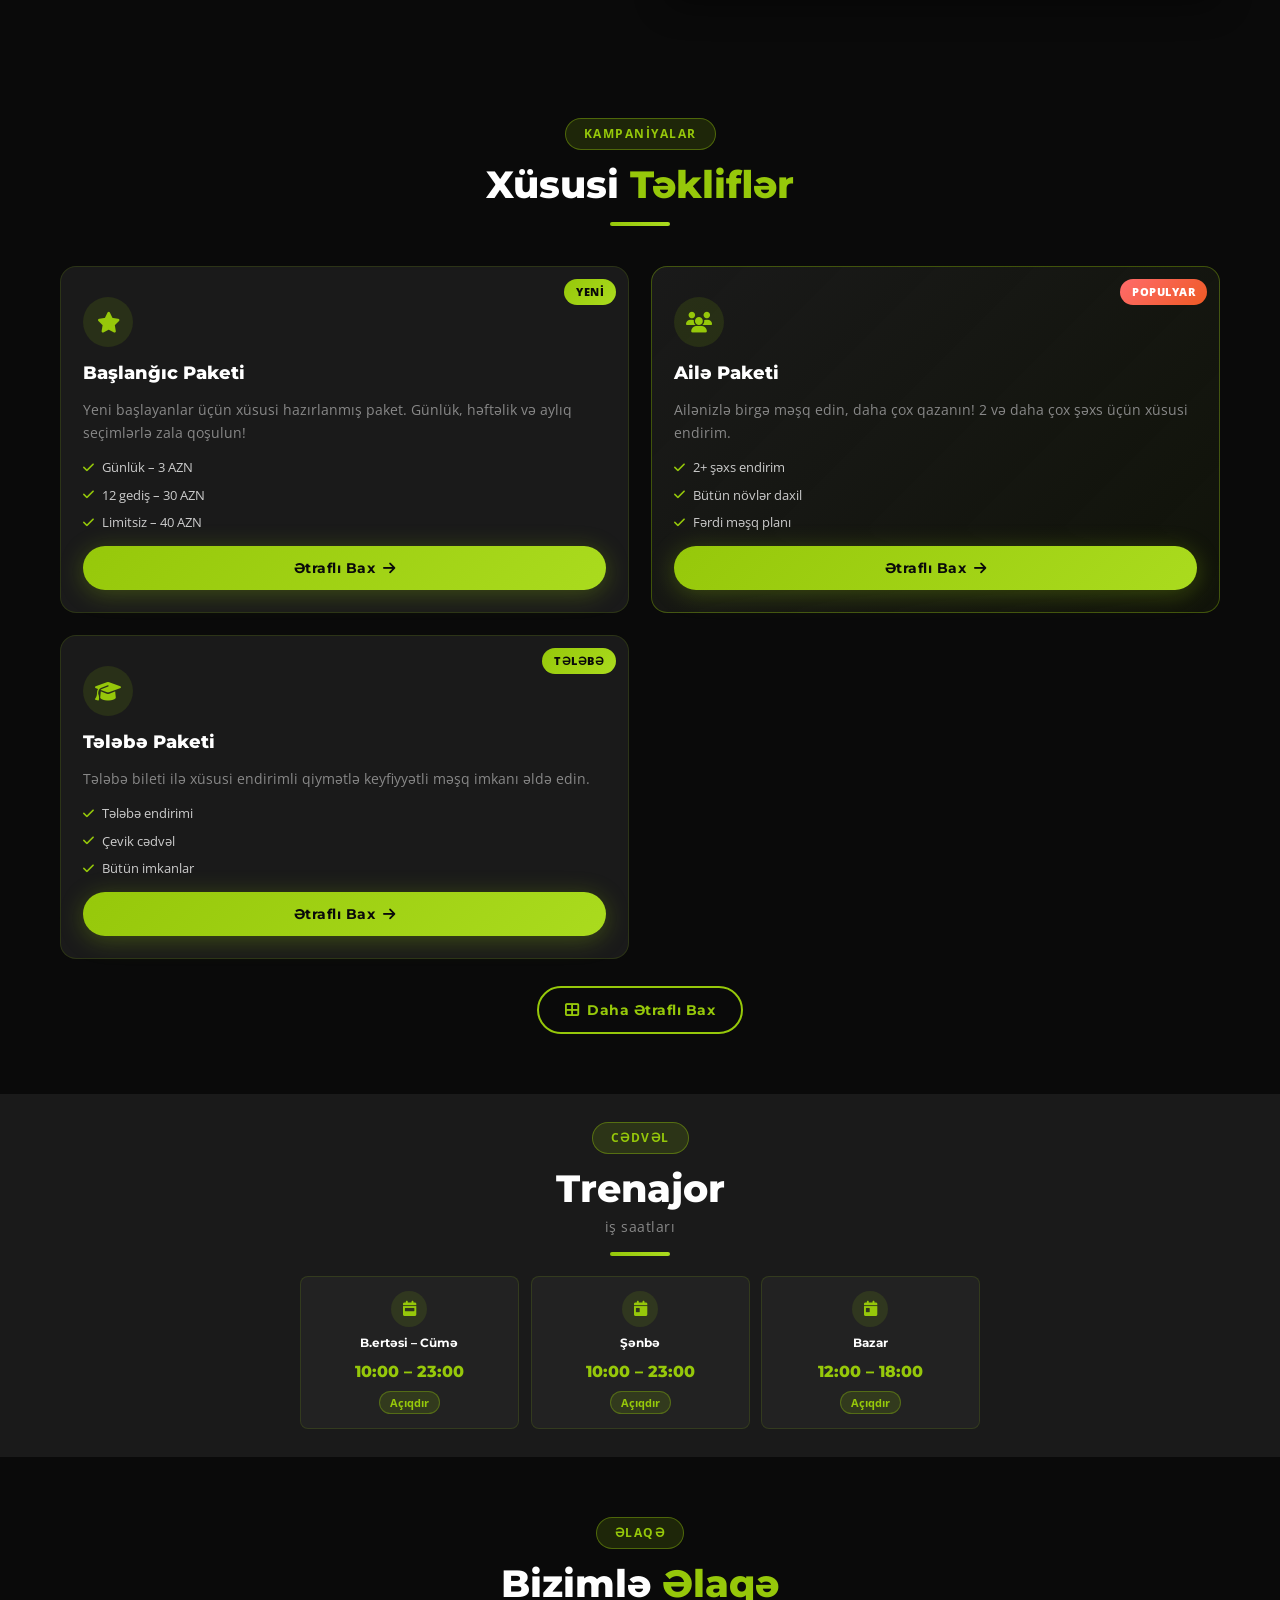
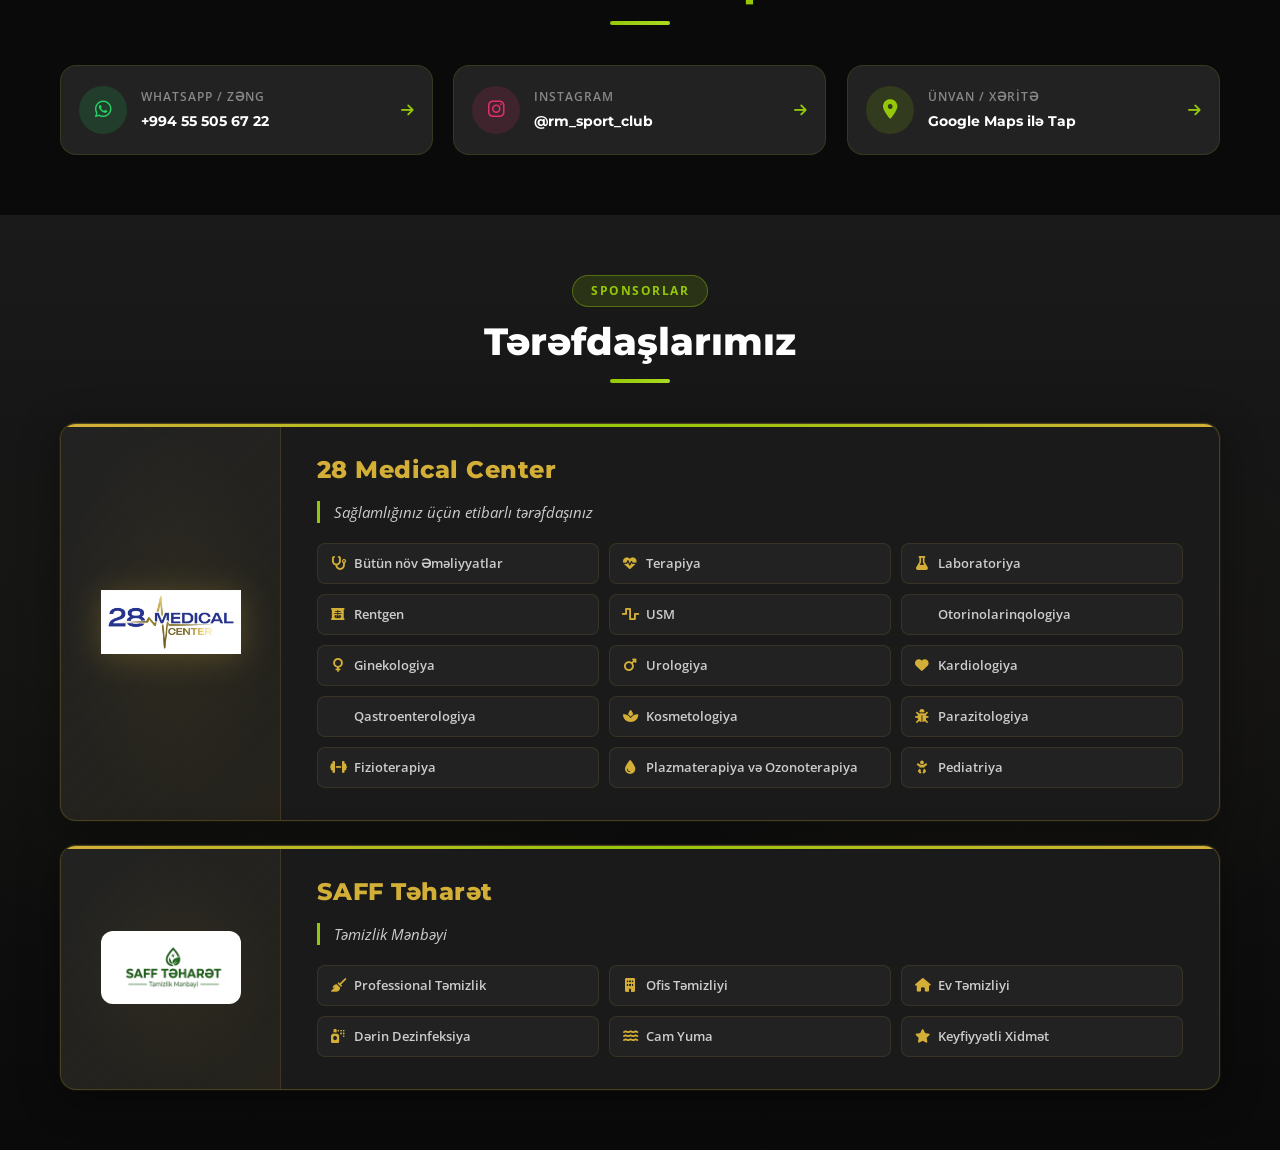
==== commit bd1f95e2: "feat: SAFF Teharet logo, Admin Panel, Supabase inteqrasiyasi - Terefdashlarimiz bolmesine SAFF Tehar" ====
--- a/index.html
+++ b/index.html
@@ -298,6 +298,24 @@
             </div>
           </div>
         </div>
+
+        <div class="sponsor-card">
+          <div class="sponsor-logo-wrap">
+            <img src="images/saff-teharet-logo.png" alt="SAFF Təharət" class="sponsor-logo sponsor-logo-white-bg" loading="lazy" />
+          </div>
+          <div class="sponsor-info">
+            <h3 class="sponsor-name">SAFF Təharət</h3>
+            <p class="sponsor-tagline">Təmizlik Mənbəyi</p>
+            <div class="sponsor-services-grid">
+              <span class="sponsor-service"><i class="fas fa-broom"></i> Professional Təmizlik</span>
+              <span class="sponsor-service"><i class="fas fa-building"></i> Ofis Təmizliyi</span>
+              <span class="sponsor-service"><i class="fas fa-home"></i> Ev Təmizliyi</span>
+              <span class="sponsor-service"><i class="fas fa-spray-can"></i> Dərin Dezinfeksiya</span>
+              <span class="sponsor-service"><i class="fas fa-water"></i> Cam Yuma</span>
+              <span class="sponsor-service"><i class="fas fa-star"></i> Keyfiyyətli Xidmət</span>
+            </div>
+          </div>
+        </div>
       </div>
     </div>
   </section>
--- a/css/style.css
+++ b/css/style.css
@@ -2825,6 +2825,18 @@
   transform: scale(1.05);
 }
 
+/* SAFF Təharət logosu üçün ağ arxa fon */
+.sponsor-logo-white-bg {
+  background: #fff;
+  border-radius: 12px;
+  padding: 8px;
+  filter: none;
+}
+.sponsor-card:hover .sponsor-logo-white-bg {
+  filter: none;
+  box-shadow: 0 4px 20px rgba(0,0,0,0.15);
+}
+
 /* Info panel – sağ tərəf */
 .sponsor-info {
   padding: 32px 36px;
--- a/css/style.css
+++ b/css/style.css
@@ -2825,6 +2825,18 @@
   transform: scale(1.05);
 }
 
+/* SAFF Təharət logosu üçün ağ arxa fon */
+.sponsor-logo-white-bg {
+  background: #fff;
+  border-radius: 12px;
+  padding: 8px;
+  filter: none;
+}
+.sponsor-card:hover .sponsor-logo-white-bg {
+  filter: none;
+  box-shadow: 0 4px 20px rgba(0,0,0,0.15);
+}
+
 /* Info panel – sağ tərəf */
 .sponsor-info {
   padding: 32px 36px;
